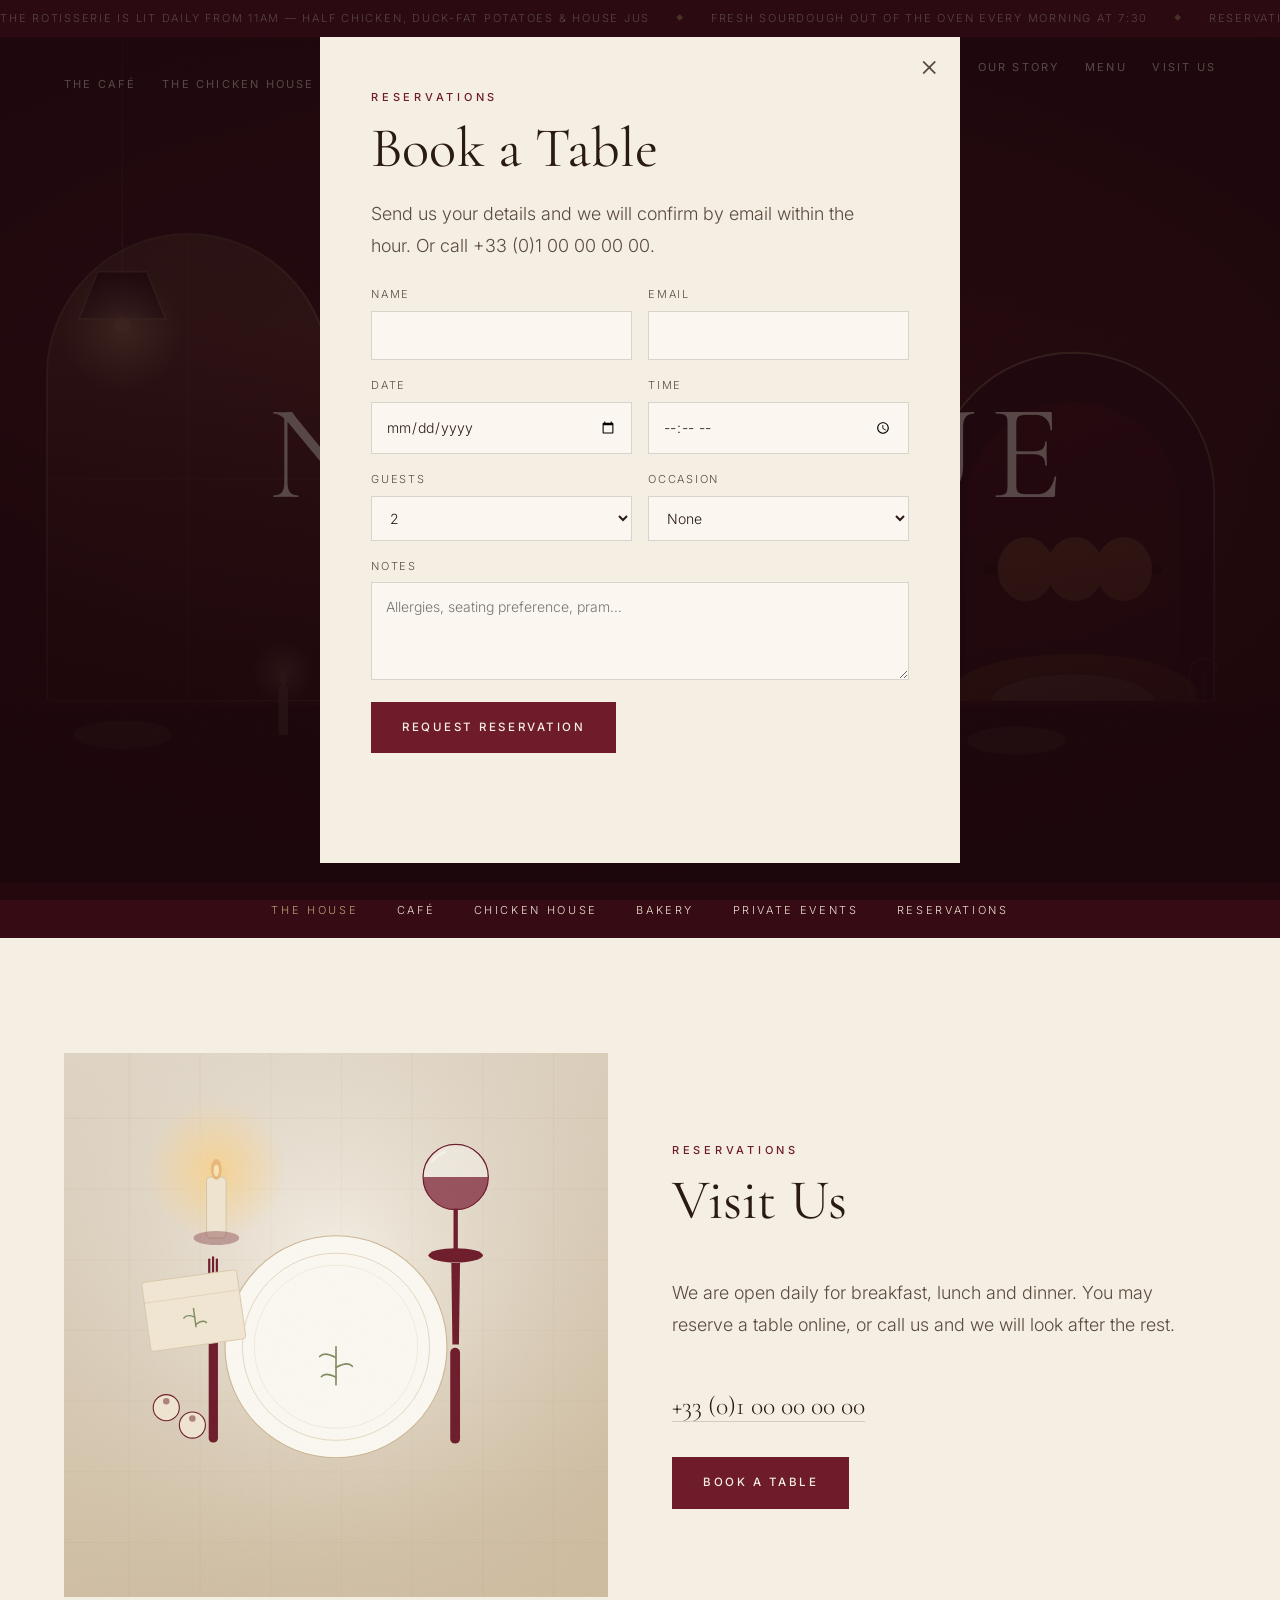
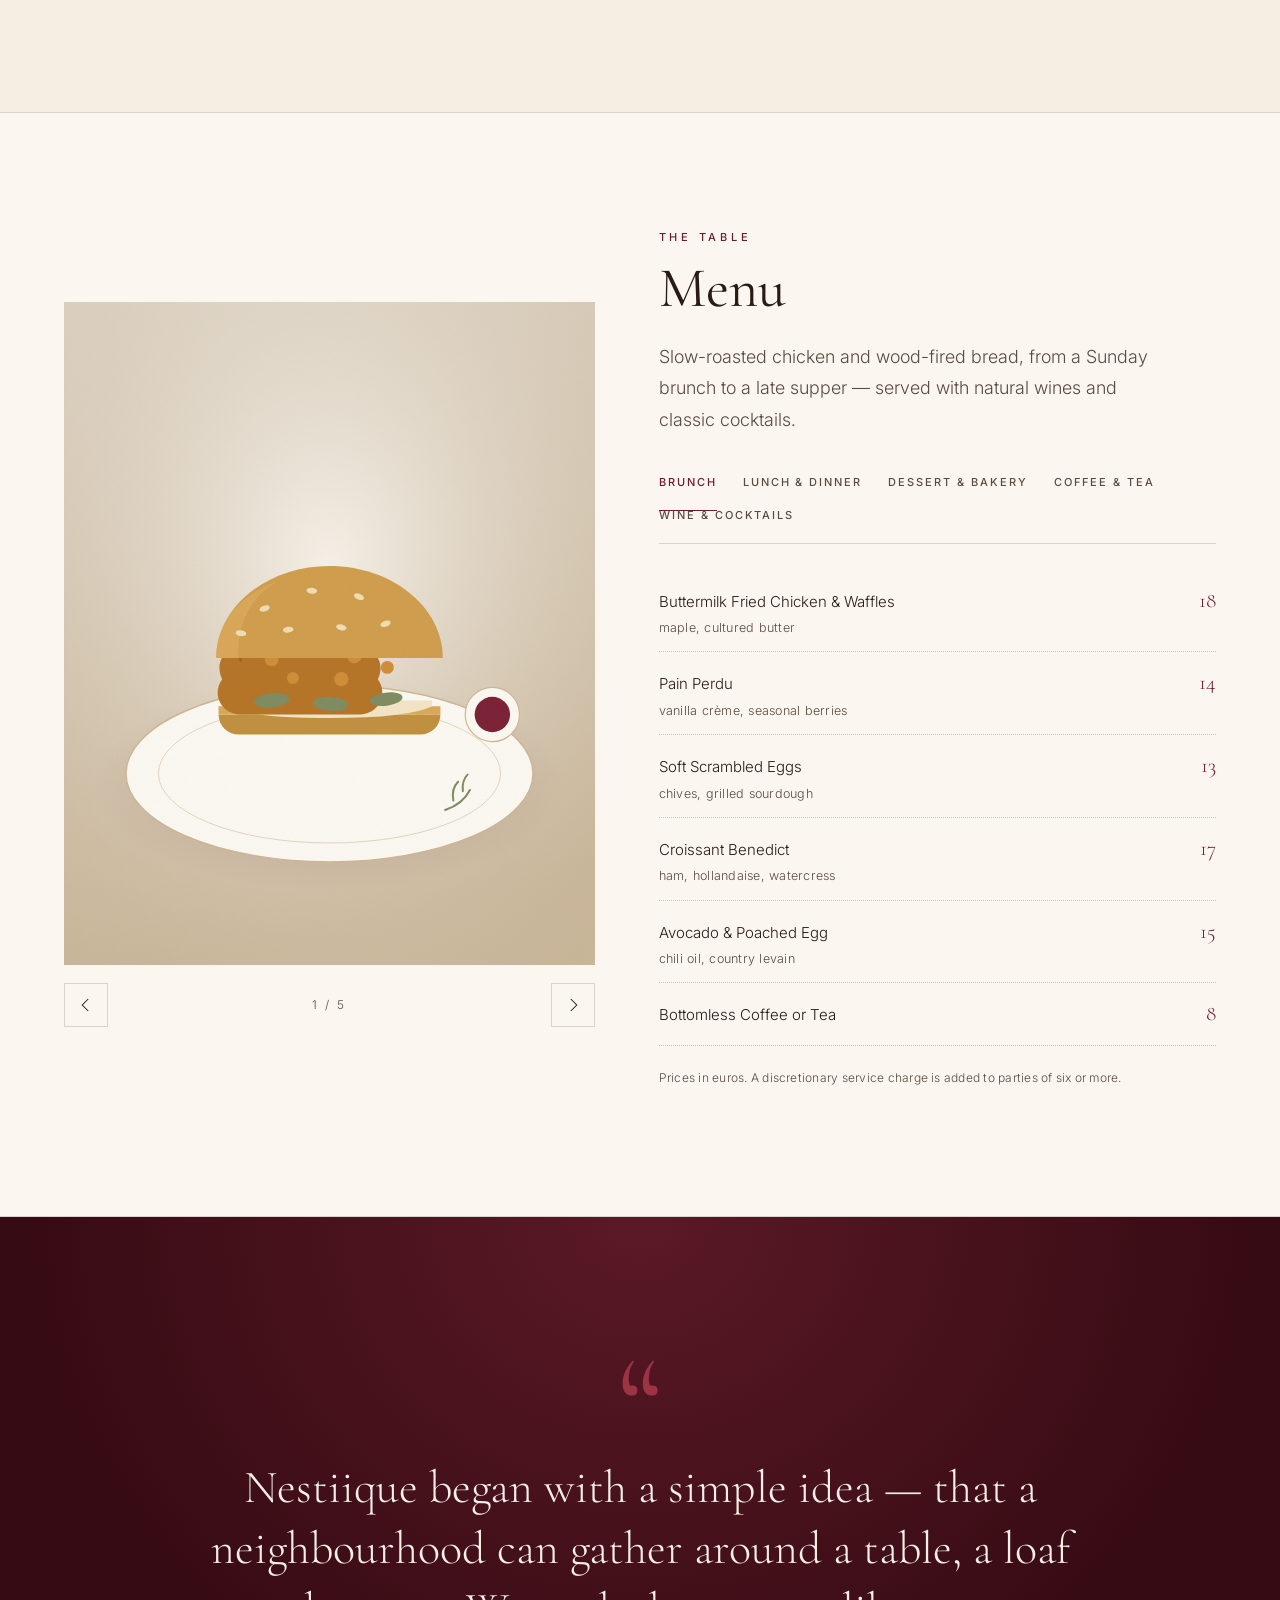
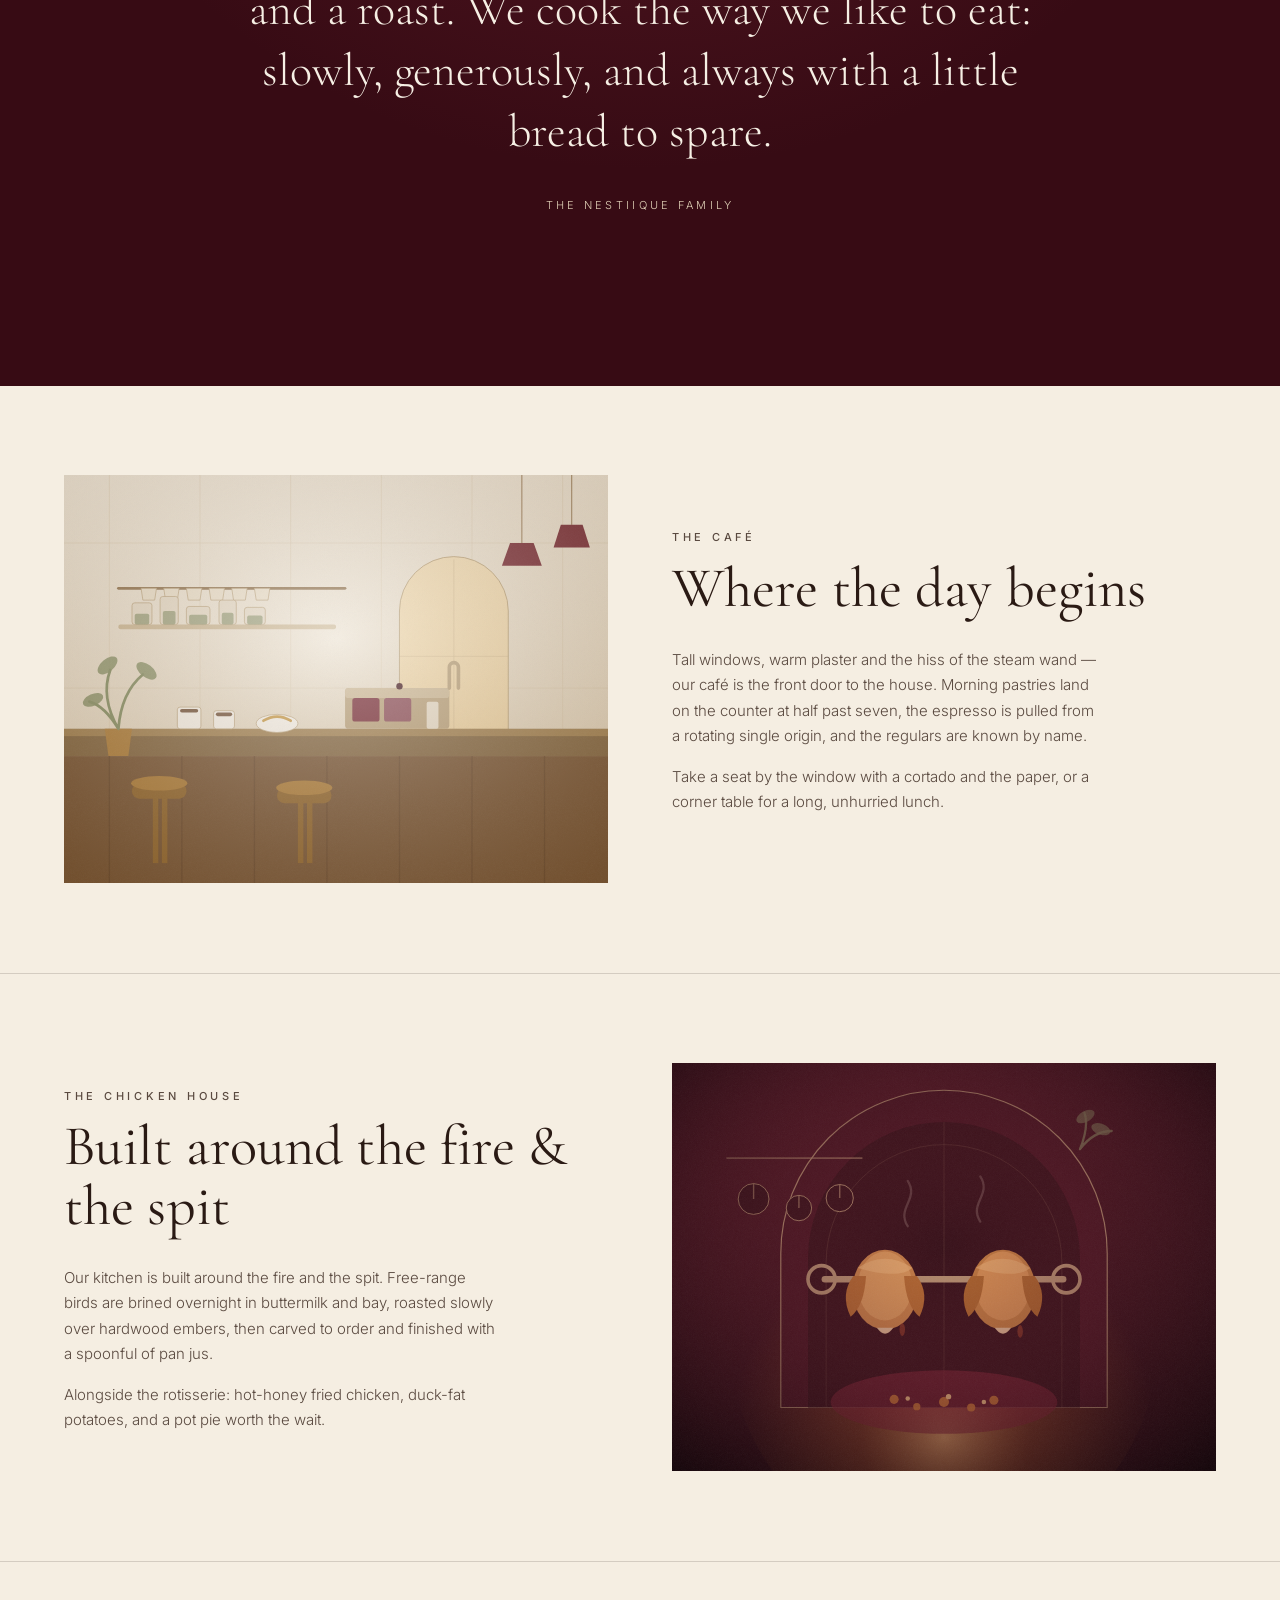
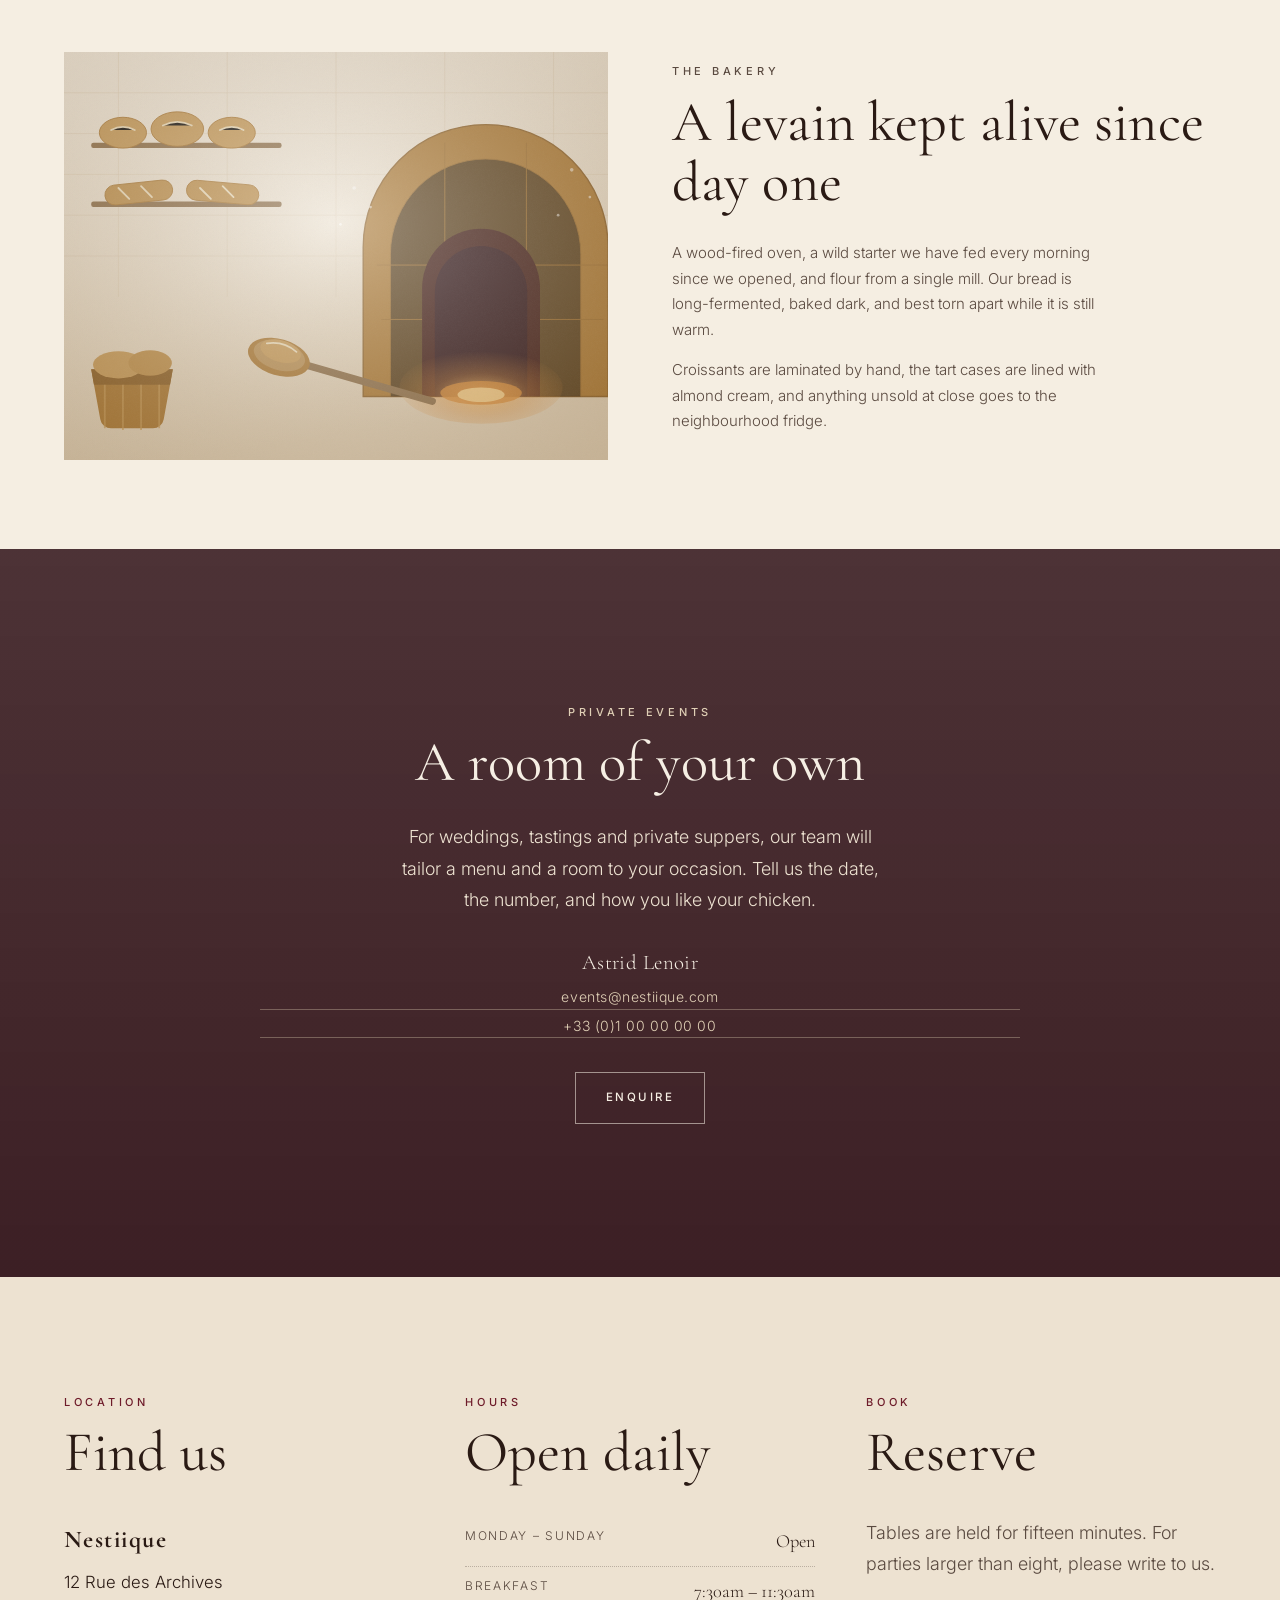
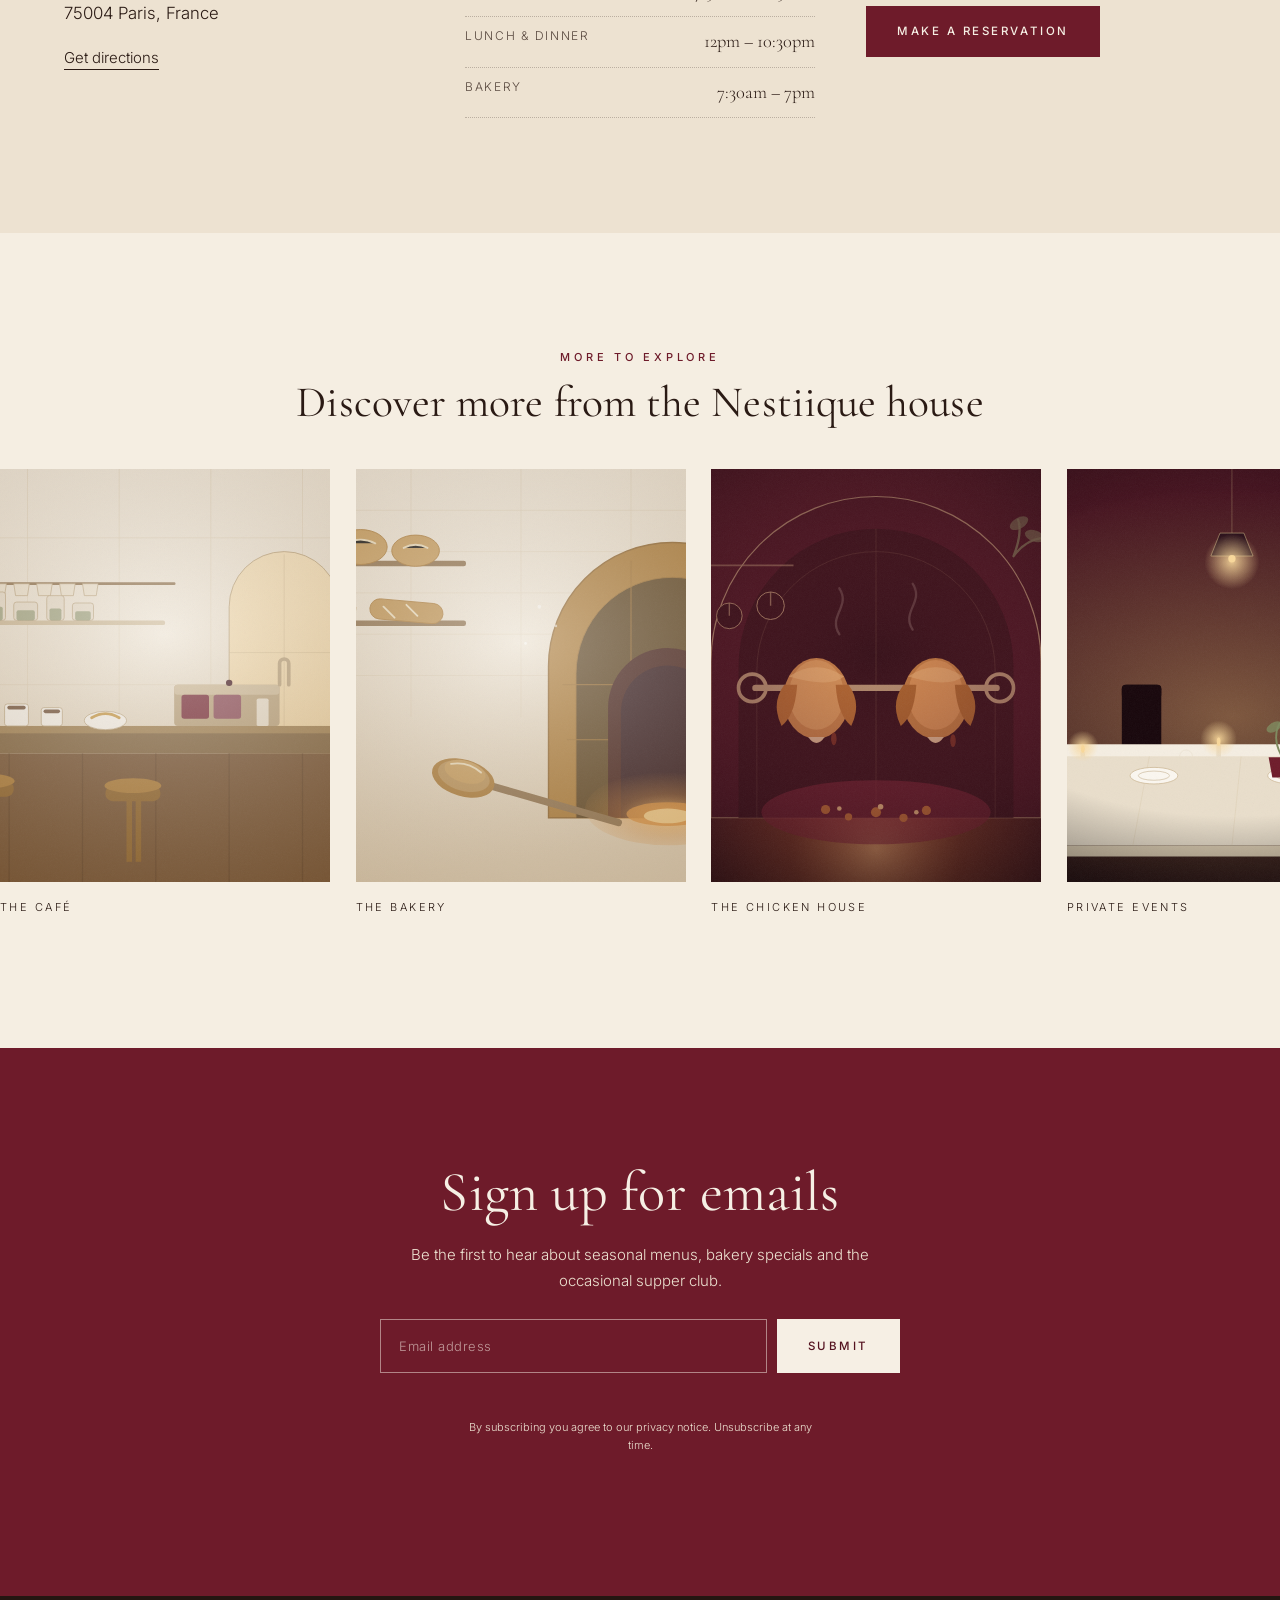
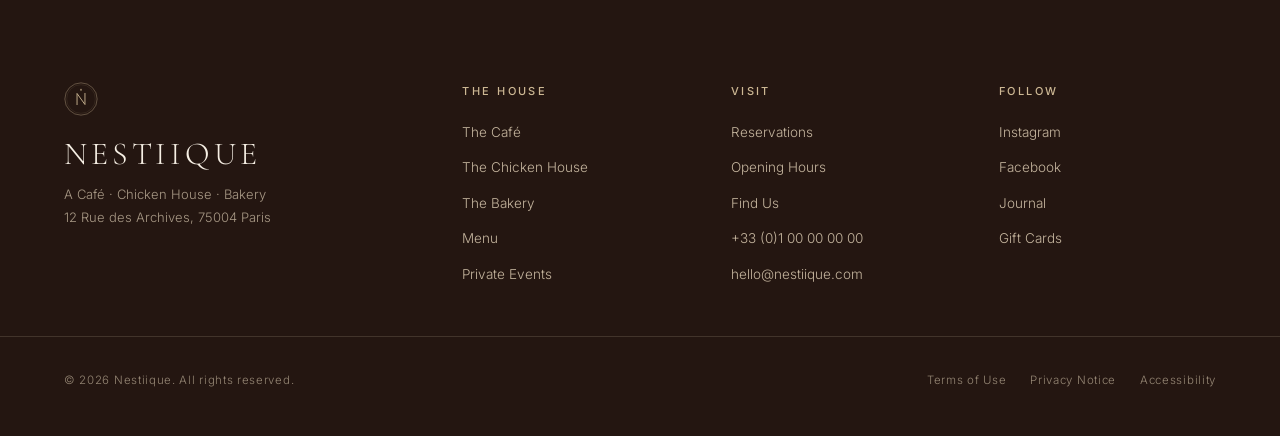
==== index.html @ bc8907ce "Initial commit: Nestiique - cafe, chicken house & bakery site Static single-page site in a beige and" ====
<!DOCTYPE html>
<html lang="en">
<head>
<meta charset="utf-8" />
<meta name="viewport" content="width=device-width, initial-scale=1" />
<title>Nestiique | Café · Chicken House · Bakery</title>
<meta name="description" content="Nestiique is a café, chicken house and bakery. Slow-roasted chicken, wood-fired bread and single-origin coffee, served daily in a warm, elegant setting." />
<meta name="theme-color" content="#6E1B2A" />

<meta property="og:type" content="website" />
<meta property="og:title" content="Nestiique | Café · Chicken House · Bakery" />
<meta property="og:description" content="Slow-roasted chicken, wood-fired bread and single-origin coffee — served daily." />
<meta property="og:image" content="assets/img/hero.svg" />

<link rel="icon" href="assets/img/favicon.svg" type="image/svg+xml" />
<link rel="apple-touch-icon" href="assets/img/logo-mark.svg" />

<link rel="preconnect" href="https://fonts.googleapis.com" />
<link rel="preconnect" href="https://fonts.gstatic.com" crossorigin />
<link href="https://fonts.googleapis.com/css2?family=Cormorant+Garamond:ital,wght@0,300;0,400;0,500;0,600;1,300;1,400&family=Inter:wght@300;400;500;600&display=swap" rel="stylesheet" />

<link rel="stylesheet" href="css/styles.css" />
</head>
<body>

<a class="skip-link" href="#main">Skip to main content</a>

<!-- ============ TICKER ============ -->
<div class="ticker" role="region" aria-label="Announcements">
  <div class="ticker__track">
    <span class="ticker__item">The rotisserie is lit daily from 11am — half chicken, duck-fat potatoes &amp; house jus</span>
    <span class="ticker__dot" aria-hidden="true">◆</span>
    <span class="ticker__item">Fresh sourdough out of the oven every morning at 7:30</span>
    <span class="ticker__dot" aria-hidden="true">◆</span>
    <span class="ticker__item">Reservations now open for the courtyard — book a table online</span>
    <span class="ticker__dot" aria-hidden="true">◆</span>
    <span class="ticker__item">The rotisserie is lit daily from 11am — half chicken, duck-fat potatoes &amp; house jus</span>
    <span class="ticker__dot" aria-hidden="true">◆</span>
    <span class="ticker__item">Fresh sourdough out of the oven every morning at 7:30</span>
    <span class="ticker__dot" aria-hidden="true">◆</span>
    <span class="ticker__item">Reservations now open for the courtyard — book a table online</span>
    <span class="ticker__dot" aria-hidden="true">◆</span>
  </div>
</div>

<!-- ============ HEADER ============ -->
<header class="site-header" id="siteHeader">
  <div class="site-header__inner">
    <nav class="nav nav--left" aria-label="Primary">
      <ul>
        <li><a href="#cafe">The Café</a></li>
        <li><a href="#chicken-house">The Chicken House</a></li>
        <li><a href="#bakery">The Bakery</a></li>
      </ul>
    </nav>

    <a class="brand" href="#top" aria-label="Nestiique home">
      <span class="brand__mark" aria-hidden="true">
        <svg class="crest" viewBox="0 0 120 120" width="30" height="30" focusable="false">
          <circle cx="60" cy="60" r="57" fill="none" stroke="currentColor" stroke-width="1.4"/>
          <circle cx="60" cy="60" r="50.5" fill="none" stroke="currentColor" stroke-width="0.7" opacity="0.55"/>
          <path d="M46 79.5V40.5L74 79.5V40.5" fill="none" stroke="currentColor" stroke-width="3.4" stroke-linecap="square"/>
          <path d="M60 22.5l3 5.1-3 5.1-3-5.1z" fill="currentColor" opacity="0.9"/>
        </svg>
      </span>
      <span class="brand__word">Nestiique</span>
    </a>

    <nav class="nav nav--right" aria-label="Secondary">
      <ul>
        <li><a href="#story">Our Story</a></li>
        <li><a href="#menu">Menu</a></li>
        <li><a href="#visit">Visit Us</a></li>
      </ul>
      <a class="btn btn--sm btn--outline js-reserve" href="#visit">Reserve</a>
      <button class="nav-toggle" id="navToggle" aria-expanded="false" aria-controls="mobileMenu" aria-label="Open menu">
        <span></span><span></span><span></span>
      </button>
    </nav>
  </div>
</header>

<!-- ============ MOBILE MENU ============ -->
<div class="mobile-menu" id="mobileMenu" hidden>
  <nav aria-label="Mobile">
    <ul>
      <li><a href="#cafe">The Café</a></li>
      <li><a href="#chicken-house">The Chicken House</a></li>
      <li><a href="#bakery">The Bakery</a></li>
      <li><a href="#menu">Menu</a></li>
      <li><a href="#story">Our Story</a></li>
      <li><a href="#private-events">Private Events</a></li>
      <li><a href="#visit">Visit Us</a></li>
    </ul>
    <a class="btn btn--solid js-reserve" href="#visit">Book a Table</a>
    <p class="mobile-menu__contact">
      <a href="tel:+33100000000">+33 (0)1 00 00 00 00</a><br />
      12 Rue des Archives, 75004 Paris
    </p>
  </nav>
</div>

<main id="main">

  <!-- ============ HERO ============ -->
  <section class="hero" id="top">
    <div class="hero__media">
      <img src="assets/img/hero.svg" alt="The dining room at Nestiique, lit by lamplight and the glow of the rotisserie" />
    </div>
    <div class="hero__overlay" aria-hidden="true"></div>
    <div class="hero__content">
      <span class="hero__crest" aria-hidden="true">
        <svg class="crest" viewBox="0 0 120 120" width="76" height="76" focusable="false">
          <circle cx="60" cy="60" r="57" fill="none" stroke="currentColor" stroke-width="1.3"/>
          <circle cx="60" cy="60" r="50.5" fill="none" stroke="currentColor" stroke-width="0.6" opacity="0.55"/>
          <path d="M46 79.5V40.5L74 79.5V40.5" fill="none" stroke="currentColor" stroke-width="3.2" stroke-linecap="square"/>
          <path d="M60 22.5l3 5.1-3 5.1-3-5.1z" fill="currentColor" opacity="0.9"/>
        </svg>
      </span>
      <h1 class="hero__wordmark">Nestiique</h1>
      <p class="hero__tagline">A Café · Chicken House · Bakery</p>
      <div class="hero__actions">
        <a class="btn btn--solid js-reserve" href="#visit">Reserve a Table</a>
        <a class="btn btn--ghost" href="#menu">View the Menu</a>
      </div>
    </div>
    <a class="hero__scroll" href="#rooms" aria-label="Scroll to explore">
      <span class="hero__scroll-line" aria-hidden="true"></span>
      <span class="hero__scroll-text">Explore</span>
    </a>
  </section>

  <!-- ============ ROOMS STRIP ============ -->
  <nav class="rooms" id="rooms" aria-label="The house">
    <span class="rooms__label">The House</span>
    <ul>
      <li><a href="#cafe">Café</a></li>
      <li><a href="#chicken-house">Chicken House</a></li>
      <li><a href="#bakery">Bakery</a></li>
      <li><a href="#private-events">Private Events</a></li>
      <li><a href="#visit">Reservations</a></li>
    </ul>
  </nav>

  <!-- ============ RESERVATIONS / VISIT US ============ -->
  <section class="split split--reservations" id="visit">
    <div class="split__media">
      <img src="assets/img/reservations.svg" alt="A table set for two with a candle, wine glasses and linen napkins" />
    </div>
    <div class="split__copy">
      <p class="eyebrow">Reservations</p>
      <h2 class="display">Visit Us</h2>
      <p class="lead">We are open daily for breakfast, lunch and dinner. You may reserve a table online, or call us and we will look after the rest.</p>
      <p class="split__phone"><a href="tel:+33100000000">+33 (0)1 00 00 00 00</a></p>
      <a class="btn btn--solid js-reserve" href="#visit">Book a Table</a>
    </div>
  </section>

  <!-- ============ MENU ============ -->
  <section class="menu" id="menu">
    <div class="menu__grid">
      <div class="menu__media">
        <div class="dish-carousel" id="dishCarousel">
          <figure class="dish-carousel__slide is-active">
            <img src="assets/img/dish-1.svg" alt="A fried chicken sandwich with pickles and herb aioli" />
          </figure>
          <figure class="dish-carousel__slide">
            <img src="assets/img/dish-2.svg" alt="A half rotisserie chicken with pan jus and herbs" />
          </figure>
          <figure class="dish-carousel__slide">
            <img src="assets/img/dish-4.svg" alt="A basket of sourdough, croissants and pain au chocolat" />
          </figure>
          <figure class="dish-carousel__slide">
            <img src="assets/img/dish-5.svg" alt="A slice of vanilla cheesecake with macerated berries" />
          </figure>
          <figure class="dish-carousel__slide">
            <img src="assets/img/dish-3.svg" alt="A flat white coffee in a warm ceramic cup" />
          </figure>
        </div>
        <div class="dish-carousel__controls">
          <button class="carousel-arrow" data-dir="-1" aria-label="Previous dish">
            <svg viewBox="0 0 24 24" width="18" height="18" aria-hidden="true"><path d="M15 4 L7 12 L15 20" fill="none" stroke="currentColor" stroke-width="1.4"/></svg>
          </button>
          <span class="dish-carousel__count"><span id="dishIndex">1</span> / 5</span>
          <button class="carousel-arrow" data-dir="1" aria-label="Next dish">
            <svg viewBox="0 0 24 24" width="18" height="18" aria-hidden="true"><path d="M9 4 L17 12 L9 20" fill="none" stroke="currentColor" stroke-width="1.4"/></svg>
          </button>
        </div>
      </div>

      <div class="menu__copy">
        <p class="eyebrow">The Table</p>
        <h2 class="display">Menu</h2>
        <p class="lead">Slow-roasted chicken and wood-fired bread, from a Sunday brunch to a late supper — served with natural wines and classic cocktails.</p>

        <div class="menu-tabs" role="tablist" aria-label="Menu sections">
          <button class="menu-tab is-active" role="tab" aria-selected="true" data-menu="brunch" id="tab-brunch" aria-controls="panel-brunch">Brunch</button>
          <button class="menu-tab" role="tab" aria-selected="false" data-menu="lunch" id="tab-lunch" aria-controls="panel-lunch">Lunch &amp; Dinner</button>
          <button class="menu-tab" role="tab" aria-selected="false" data-menu="bakery" id="tab-bakery" aria-controls="panel-bakery">Dessert &amp; Bakery</button>
          <button class="menu-tab" role="tab" aria-selected="false" data-menu="coffee" id="tab-coffee" aria-controls="panel-coffee">Coffee &amp; Tea</button>
          <button class="menu-tab" role="tab" aria-selected="false" data-menu="drinks" id="tab-drinks" aria-controls="panel-drinks">Wine &amp; Cocktails</button>
        </div>

        <div class="menu-panels">
          <div class="menu-panel is-active" id="panel-brunch" role="tabpanel" aria-labelledby="tab-brunch" tabindex="0">
            <ul>
              <li><span class="menu-item">Buttermilk Fried Chicken &amp; Waffles<em>maple, cultured butter</em></span><span class="menu-price">18</span></li>
              <li><span class="menu-item">Pain Perdu<em>vanilla crème, seasonal berries</em></span><span class="menu-price">14</span></li>
              <li><span class="menu-item">Soft Scrambled Eggs<em>chives, grilled sourdough</em></span><span class="menu-price">13</span></li>
              <li><span class="menu-item">Croissant Benedict<em>ham, hollandaise, watercress</em></span><span class="menu-price">17</span></li>
              <li><span class="menu-item">Avocado &amp; Poached Egg<em>chili oil, country levain</em></span><span class="menu-price">15</span></li>
              <li><span class="menu-item">Bottomless Coffee or Tea</span><span class="menu-price">8</span></li>
            </ul>
          </div>

          <div class="menu-panel" id="panel-lunch" role="tabpanel" aria-labelledby="tab-lunch" tabindex="0" hidden>
            <ul>
              <li><span class="menu-item">Half Rotisserie Chicken<em>pan jus, soft herbs</em></span><span class="menu-price">24</span></li>
              <li><span class="menu-item">Nestiique Fried Chicken<em>three pieces, hot honey</em></span><span class="menu-price">19</span></li>
              <li><span class="menu-item">Chicken Pot Pie<em>puff pastry lid, root vegetables</em></span><span class="menu-price">21</span></li>
              <li><span class="menu-item">Roast Chicken Sandwich<em>herb aioli, house pickles</em></span><span class="menu-price">16</span></li>
              <li><span class="menu-item">Market Greens<em>lemon vinaigrette, toasted seeds</em></span><span class="menu-price">12</span></li>
              <li><span class="menu-item">Duck-Fat Roast Potatoes</span><span class="menu-price">9</span></li>
            </ul>
          </div>

          <div class="menu-panel" id="panel-bakery" role="tabpanel" aria-labelledby="tab-bakery" tabindex="0" hidden>
            <ul>
              <li><span class="menu-item">Vanilla Cheesecake<em>macerated berries</em></span><span class="menu-price">11</span></li>
              <li><span class="menu-item">Warm Chocolate Fondant<em>crème fraîche</em></span><span class="menu-price">12</span></li>
              <li><span class="menu-item">Country Sourdough Loaf<em>wild levain</em></span><span class="menu-price">8</span></li>
              <li><span class="menu-item">Butter Croissant<em>cultured Normandy butter</em></span><span class="menu-price">4</span></li>
              <li><span class="menu-item">Almond &amp; Pistachio Tart</span><span class="menu-price">9</span></li>
              <li><span class="menu-item">Pain au Chocolat</span><span class="menu-price">5</span></li>
            </ul>
          </div>

          <div class="menu-panel" id="panel-coffee" role="tabpanel" aria-labelledby="tab-coffee" tabindex="0" hidden>
            <ul>
              <li><span class="menu-item">Espresso<em>single origin, rotating</em></span><span class="menu-price">4</span></li>
              <li><span class="menu-item">Cortado</span><span class="menu-price">5</span></li>
              <li><span class="menu-item">Flat White</span><span class="menu-price">5</span></li>
              <li><span class="menu-item">Filter Coffee<em>guest roaster each month</em></span><span class="menu-price">6</span></li>
              <li><span class="menu-item">Chai Latte<em>house spice blend</em></span><span class="menu-price">6</span></li>
              <li><span class="menu-item">Loose-Leaf Tea Selection</span><span class="menu-price">5</span></li>
            </ul>
          </div>

          <div class="menu-panel" id="panel-drinks" role="tabpanel" aria-labelledby="tab-drinks" tabindex="0" hidden>
            <ul>
              <li><span class="menu-item">House Burgundy<em>by the glass</em></span><span class="menu-price">14</span></li>
              <li><span class="menu-item">Nestiique Spritz<em>bitter orange, sparkling</em></span><span class="menu-price">15</span></li>
              <li><span class="menu-item">Old Fashioned<em>rye, bitters, orange</em></span><span class="menu-price">17</span></li>
              <li><span class="menu-item">French 75<em>gin, lemon, champagne</em></span><span class="menu-price">16</span></li>
              <li><span class="menu-item">Espresso Martini</span><span class="menu-price">16</span></li>
              <li><span class="menu-item">Bottle Service<em>curated list by the sommelier</em></span><span class="menu-price">mkt</span></li>
            </ul>
          </div>
        </div>

        <p class="menu__note">Prices in euros. A discretionary service charge is added to parties of six or more.</p>
      </div>
    </div>
  </section>

  <!-- ============ QUOTE ============ -->
  <section class="quote">
    <div class="quote__inner">
      <span class="quote__mark" aria-hidden="true">&ldquo;</span>
      <blockquote>
        <p>Nestiique began with a simple idea — that a neighbourhood can gather around a table, a loaf and a roast. We cook the way we like to eat: slowly, generously, and always with a little bread to spare.</p>
        <footer><cite>The Nestiique Family</cite></footer>
      </blockquote>
    </div>
  </section>

  <!-- ============ STORY BLOCKS ============ -->
  <div class="story" id="story">

    <article class="feature feature--left" id="cafe">
      <div class="feature__media">
        <img src="assets/img/cafe.svg" alt="Morning light across the marble counter of the Nestiique café" />
      </div>
      <div class="feature__copy">
        <p class="eyebrow">The Café</p>
        <h2 class="display">Where the day begins</h2>
        <p>Tall windows, warm plaster and the hiss of the steam wand — our café is the front door to the house. Morning pastries land on the counter at half past seven, the espresso is pulled from a rotating single origin, and the regulars are known by name.</p>
        <p>Take a seat by the window with a cortado and the paper, or a corner table for a long, unhurried lunch.</p>
      </div>
    </article>

    <article class="feature feature--right" id="chicken-house">
      <div class="feature__media">
        <img src="assets/img/chicken.svg" alt="Chickens turning on the rotisserie over hardwood embers" />
      </div>
      <div class="feature__copy">
        <p class="eyebrow">The Chicken House</p>
        <h2 class="display">Built around the fire &amp; the spit</h2>
        <p>Our kitchen is built around the fire and the spit. Free-range birds are brined overnight in buttermilk and bay, roasted slowly over hardwood embers, then carved to order and finished with a spoonful of pan jus.</p>
        <p>Alongside the rotisserie: hot-honey fried chicken, duck-fat potatoes, and a pot pie worth the wait.</p>
      </div>
    </article>

    <article class="feature feature--left" id="bakery">
      <div class="feature__media">
        <img src="assets/img/bakery.svg" alt="Loaves cooling on the rack beside the wood-fired oven" />
      </div>
      <div class="feature__copy">
        <p class="eyebrow">The Bakery</p>
        <h2 class="display">A levain kept alive since day one</h2>
        <p>A wood-fired oven, a wild starter we have fed every morning since we opened, and flour from a single mill. Our bread is long-fermented, baked dark, and best torn apart while it is still warm.</p>
        <p>Croissants are laminated by hand, the tart cases are lined with almond cream, and anything unsold at close goes to the neighbourhood fridge.</p>
      </div>
    </article>

  </div>

  <!-- ============ PRIVATE EVENTS ============ -->
  <section class="private" id="private-events">
    <div class="private__inner">
      <p class="eyebrow eyebrow--light">Private Events</p>
      <h2 class="display">A room of your own</h2>
      <p class="lead">For weddings, tastings and private suppers, our team will tailor a menu and a room to your occasion. Tell us the date, the number, and how you like your chicken.</p>
      <p class="private__contact">
        <span>Astrid Lenoir</span>
        <a href="mailto:events@nestiique.com">events@nestiique.com</a>
        <a href="tel:+33100000000">+33 (0)1 00 00 00 00</a>
      </p>
      <a class="btn btn--ghost js-reserve" href="#visit">Enquire</a>
    </div>
  </section>

  <!-- ============ LOCATION ============ -->
  <section class="location" id="location">
    <div class="location__inner">
      <div class="location__col">
        <p class="eyebrow">Location</p>
        <h2 class="display">Find us</h2>
        <address>
          <strong>Nestiique</strong><br />
          12 Rue des Archives<br />
          75004 Paris, France
        </address>
        <p><a class="link-underline" href="https://maps.google.com/?q=12+Rue+des+Archives+75004+Paris" target="_blank" rel="noopener">Get directions</a></p>
      </div>
      <div class="location__col">
        <p class="eyebrow">Hours</p>
        <h2 class="display">Open daily</h2>
        <dl class="hours">
          <div><dt>Monday – Sunday</dt><dd>Open</dd></div>
          <div><dt>Breakfast</dt><dd>7:30am – 11:30am</dd></div>
          <div><dt>Lunch &amp; Dinner</dt><dd>12pm – 10:30pm</dd></div>
          <div><dt>Bakery</dt><dd>7:30am – 7pm</dd></div>
        </dl>
      </div>
      <div class="location__col location__cta">
        <p class="eyebrow">Book</p>
        <h2 class="display">Reserve</h2>
        <p class="lead">Tables are held for fifteen minutes. For parties larger than eight, please write to us.</p>
        <a class="btn btn--solid js-reserve" href="#visit">Make a Reservation</a>
      </div>
    </div>
  </section>

  <!-- ============ MORE TO EXPLORE ============ -->
  <section class="explore" id="explore">
    <div class="explore__head">
      <p class="eyebrow">More to Explore</p>
      <h2 class="display">Discover more from the Nestiique house</h2>
    </div>
    <div class="explore__track" id="exploreTrack">
      <a class="explore-card" href="#cafe">
        <span class="explore-card__media"><img src="assets/img/cafe.svg" alt="" /></span>
        <span class="explore-card__label">The Café</span>
      </a>
      <a class="explore-card" href="#bakery">
        <span class="explore-card__media"><img src="assets/img/bakery.svg" alt="" /></span>
        <span class="explore-card__label">The Bakery</span>
      </a>
      <a class="explore-card" href="#chicken-house">
        <span class="explore-card__media"><img src="assets/img/chicken.svg" alt="" /></span>
        <span class="explore-card__label">The Chicken House</span>
      </a>
      <a class="explore-card" href="#private-events">
        <span class="explore-card__media"><img src="assets/img/private-events.svg" alt="" /></span>
        <span class="explore-card__label">Private Events</span>
      </a>
      <a class="explore-card" href="#menu">
        <span class="explore-card__media"><img src="assets/img/dish-3.svg" alt="" /></span>
        <span class="explore-card__label">Coffee &amp; Provisions</span>
      </a>
    </div>
  </section>

  <!-- ============ NEWSLETTER ============ -->
  <section class="newsletter">
    <div class="newsletter__inner">
      <h2 class="display">Sign up for emails</h2>
      <p>Be the first to hear about seasonal menus, bakery specials and the occasional supper club.</p>
      <form class="newsletter__form" id="newsletterForm" novalidate>
        <label class="sr-only" for="email">Email address</label>
        <input type="email" id="email" name="email" placeholder="Email address" autocomplete="email" required />
        <button class="btn btn--solid" type="submit">Submit</button>
      </form>
      <p class="newsletter__status" id="newsletterStatus" role="status" aria-live="polite"></p>
      <p class="newsletter__fine">By subscribing you agree to our privacy notice. Unsubscribe at any time.</p>
    </div>
  </section>

</main>

<!-- ============ FOOTER ============ -->
<footer class="site-footer">
  <div class="site-footer__top">
    <div class="site-footer__brand">
      <span class="brand__mark" aria-hidden="true">
        <svg class="crest" viewBox="0 0 120 120" width="34" height="34" focusable="false">
          <circle cx="60" cy="60" r="57" fill="none" stroke="currentColor" stroke-width="1.3"/>
          <circle cx="60" cy="60" r="50.5" fill="none" stroke="currentColor" stroke-width="0.6" opacity="0.55"/>
          <path d="M46 79.5V40.5L74 79.5V40.5" fill="none" stroke="currentColor" stroke-width="3.2" stroke-linecap="square"/>
          <path d="M60 22.5l3 5.1-3 5.1-3-5.1z" fill="currentColor" opacity="0.9"/>
        </svg>
      </span>
      <span class="brand__word">Nestiique</span>
      <p>A Café · Chicken House · Bakery<br />12 Rue des Archives, 75004 Paris</p>
    </div>

    <nav class="site-footer__col" aria-label="The house">
      <h3>The House</h3>
      <ul>
        <li><a href="#cafe">The Café</a></li>
        <li><a href="#chicken-house">The Chicken House</a></li>
        <li><a href="#bakery">The Bakery</a></li>
        <li><a href="#menu">Menu</a></li>
        <li><a href="#private-events">Private Events</a></li>
      </ul>
    </nav>

    <nav class="site-footer__col" aria-label="Visit">
      <h3>Visit</h3>
      <ul>
        <li><a href="#visit">Reservations</a></li>
        <li><a href="#location">Opening Hours</a></li>
        <li><a href="#location">Find Us</a></li>
        <li><a href="tel:+33100000000">+33 (0)1 00 00 00 00</a></li>
        <li><a href="mailto:hello@nestiique.com">hello@nestiique.com</a></li>
      </ul>
    </nav>

    <nav class="site-footer__col" aria-label="Follow">
      <h3>Follow</h3>
      <ul>
        <li><a href="#" rel="noopener">Instagram</a></li>
        <li><a href="#" rel="noopener">Facebook</a></li>
        <li><a href="#" rel="noopener">Journal</a></li>
        <li><a href="#explore">Gift Cards</a></li>
      </ul>
    </nav>
  </div>

  <div class="site-footer__bottom">
    <p>&copy; <span id="year">2026</span> Nestiique. All rights reserved.</p>
    <ul>
      <li><a href="#">Terms of Use</a></li>
      <li><a href="#">Privacy Notice</a></li>
      <li><a href="#">Accessibility</a></li>
    </ul>
  </div>
</footer>

<div class="modal" id="reserveModal" hidden>
  <div class="modal__backdrop" data-close></div>
  <div class="modal__dialog" role="dialog" aria-modal="true" aria-labelledby="reserveTitle">
    <button class="modal__close" data-close aria-label="Close">&times;</button>
    <p class="eyebrow">Reservations</p>
    <h2 class="display" id="reserveTitle">Book a Table</h2>
    <p class="lead">Send us your details and we will confirm by email within the hour. Or call <a href="tel:+33100000000">+33 (0)1 00 00 00 00</a>.</p>
    <form class="reserve-form" id="reserveForm" novalidate>
      <div class="field-row">
        <label>Name<input type="text" name="name" required /></label>
        <label>Email<input type="email" name="email" required /></label>
      </div>
      <div class="field-row">
        <label>Date<input type="date" name="date" required /></label>
        <label>Time<input type="time" name="time" required /></label>
      </div>
      <div class="field-row">
        <label>Guests
          <select name="guests">
            <option>1</option><option selected>2</option><option>3</option><option>4</option>
            <option>5</option><option>6</option><option>7</option><option>8</option>
            <option>9+</option>
          </select>
        </label>
        <label>Occasion
          <select name="occasion">
            <option>None</option><option>Birthday</option><option>Anniversary</option>
            <option>Business</option><option>Celebration</option>
          </select>
        </label>
      </div>
      <label>Notes<textarea name="notes" rows="3" placeholder="Allergies, seating preference, pram…"></textarea></label>
      <button class="btn btn--solid" type="submit">Request Reservation</button>
      <p class="reserve-form__status" id="reserveStatus" role="status" aria-live="polite"></p>
    </form>
  </div>
</div>

<script src="js/main.js"></script>
</body>
</html>
---- css/styles.css ----
/* ==========================================================================
   Nestiique — Café · Chicken House · Bakery
   Palette: beige + burgundy. Type: Cormorant Garamond (display) / Inter (UI)
   ========================================================================== */

:root {
  /* Beige */
  --beige-50:  #FBF7F0;
  --beige-100: #F5EEE2;
  --beige-200: #EDE2D1;
  --beige-300: #E0D0B6;
  --beige-400: #CDB894;
  --beige-500: #B79E76;

  /* Burgundy */
  --burgundy-500: #9C3446;
  --burgundy-600: #85283A;
  --burgundy-700: #6E1B2A;
  --burgundy-800: #54121F;
  --burgundy-900: #370B14;

  /* Neutrals */
  --espresso: #241611;
  --ink: #2A1A14;
  --ink-soft: #5A4A40;
  --cream: #F6EFE4;

  --bg: var(--beige-100);
  --fg: var(--ink);
  --muted: var(--ink-soft);
  --line: rgba(42, 26, 20, 0.16);

  --display: "Cormorant Garamond", "Didot", "Bodoni MT", Georgia, "Times New Roman", serif;
  --sans: "Inter", -apple-system, BlinkMacSystemFont, "Segoe UI", Helvetica, Arial, sans-serif;

  --maxw: 1400px;
  --gutter: clamp(20px, 5vw, 72px);
  --section-y: clamp(56px, 9vw, 132px);
  --ease: cubic-bezier(0.22, 1, 0.36, 1);
}

/* ---------- Reset ---------- */
*, *::before, *::after { box-sizing: border-box; }
html { scroll-behavior: smooth; -webkit-text-size-adjust: 100%; }
body {
  margin: 0;
  background: var(--bg);
  color: var(--fg);
  font-family: var(--sans);
  font-size: clamp(15px, 1.05vw, 17px);
  line-height: 1.7;
  font-weight: 300;
  -webkit-font-smoothing: antialiased;
  overflow-x: hidden;
}
img, svg { display: block; max-width: 100%; }
img { height: auto; }
a { color: inherit; text-decoration: none; }
button, input, select, textarea { font: inherit; color: inherit; }
ul { list-style: none; margin: 0; padding: 0; }
h1, h2, h3, h4 { margin: 0; font-weight: 400; }
address { font-style: normal; }
figure { margin: 0; }

.sr-only {
  position: absolute; width: 1px; height: 1px; padding: 0; margin: -1px;
  overflow: hidden; clip: rect(0 0 0 0); white-space: nowrap; border: 0;
}
.skip-link {
  position: absolute; left: 12px; top: -60px; z-index: 200;
  background: var(--burgundy-700); color: var(--cream);
  padding: 10px 18px; font-size: 13px; letter-spacing: .06em;
  text-transform: uppercase; transition: top .2s;
}
.skip-link:focus { top: 12px; }

::selection { background: var(--burgundy-700); color: var(--cream); }

/* ---------- Type utilities ---------- */
.display {
  font-family: var(--display);
  font-weight: 400;
  line-height: 1.06;
  letter-spacing: .002em;
  font-size: clamp(2.1rem, 4.4vw, 3.6rem);
}
.eyebrow {
  font-size: 11px;
  letter-spacing: .34em;
  text-transform: uppercase;
  font-weight: 500;
  color: var(--burgundy-700);
  margin: 0 0 1.1em;
}
.eyebrow--light { color: var(--beige-300); }
.lead {
  font-size: clamp(1rem, 1.4vw, 1.18rem);
  line-height: 1.75;
  color: var(--muted);
  max-width: 46ch;
}
.link-underline {
  border-bottom: 1px solid currentColor;
  padding-bottom: 2px;
  transition: color .25s;
}
.link-underline:hover { color: var(--burgundy-700); }

/* ---------- Buttons ---------- */
.btn {
  --pad: 15px 30px;
  display: inline-flex;
  align-items: center;
  justify-content: center;
  gap: 10px;
  padding: var(--pad);
  font-size: 11.5px;
  letter-spacing: .22em;
  text-transform: uppercase;
  font-weight: 500;
  border: 1px solid transparent;
  cursor: pointer;
  transition: background .3s var(--ease), color .3s var(--ease), border-color .3s var(--ease), transform .3s var(--ease);
  white-space: nowrap;
}
.btn--sm { --pad: 11px 20px; font-size: 10.5px; }
.btn--solid { background: var(--burgundy-700); color: var(--cream); }
.btn--solid:hover { background: var(--burgundy-900); }
.btn--outline { border-color: currentColor; background: transparent; }
.btn--outline:hover { background: var(--burgundy-700); border-color: var(--burgundy-700); color: var(--cream); }
.btn--ghost {
  border-color: rgba(246, 239, 228, .55);
  color: var(--cream);
  background: transparent;
}
.btn--ghost:hover { background: var(--cream); color: var(--burgundy-800); border-color: var(--cream); }

/* ==========================================================================
   Ticker
   ========================================================================== */
.ticker {
  background: var(--burgundy-800);
  color: var(--beige-200);
  overflow: hidden;
  font-size: 11px;
  letter-spacing: .16em;
  text-transform: uppercase;
  padding: 9px 0;
}
.ticker__track {
  display: flex;
  align-items: center;
  gap: 26px;
  width: max-content;
  animation: ticker 46s linear infinite;
}
.ticker:hover .ticker__track { animation-play-state: paused; }
.ticker__item { white-space: nowrap; }
.ticker__dot { color: var(--beige-500); font-size: 7px; }
@keyframes ticker { from { transform: translateX(0); } to { transform: translateX(-50%); } }

/* ==========================================================================
   Header
   ========================================================================== */
.site-header {
  position: sticky;
  top: 0;
  z-index: 100;
  color: var(--cream);
  transition: background .4s var(--ease), color .4s var(--ease), box-shadow .4s var(--ease);
}
.site-header.is-scrolled,
.site-header.is-open {
  background: rgba(245, 238, 226, .96);
  backdrop-filter: blur(8px);
  color: var(--ink);
  box-shadow: 0 1px 0 var(--line);
}
.site-header__inner {
  max-width: var(--maxw);
  margin: 0 auto;
  padding: 16px var(--gutter);
  display: grid;
  grid-template-columns: 1fr auto 1fr;
  align-items: center;
  gap: 20px;
}
.nav ul { display: flex; align-items: center; gap: clamp(16px, 2vw, 34px); }
.nav a {
  font-size: 11px;
  letter-spacing: .2em;
  text-transform: uppercase;
  font-weight: 400;
  position: relative;
  padding-bottom: 3px;
}
.nav a::after {
  content: "";
  position: absolute; left: 0; bottom: 0;
  width: 100%; height: 1px; background: currentColor;
  transform: scaleX(0); transform-origin: left;
  transition: transform .35s var(--ease);
}
.nav a:hover::after { transform: scaleX(1); }
.nav--right { justify-content: flex-end; }
.nav--right ul { justify-content: flex-end; }

.brand {
  display: inline-flex;
  align-items: center;
  gap: 11px;
  justify-self: center;
}
.brand__mark { color: var(--burgundy-700); display: inline-flex; }
.is-scrolled .brand__mark { color: var(--burgundy-700); }
.brand__word {
  font-family: var(--display);
  font-size: clamp(1.5rem, 2.6vw, 2rem);
  letter-spacing: .12em;
  line-height: 1;
  text-transform: uppercase;
}

.nav-toggle {
  display: none;
  width: 42px; height: 42px;
  background: transparent; border: 0; cursor: pointer;
  position: relative;
}
.nav-toggle span {
  position: absolute; left: 10px; right: 10px; height: 1.4px;
  background: currentColor; transition: transform .3s, opacity .3s, top .3s;
}
.nav-toggle span:nth-child(1) { top: 15px; }
.nav-toggle span:nth-child(2) { top: 21px; }
.nav-toggle span:nth-child(3) { top: 27px; }
.nav-toggle[aria-expanded="true"] span:nth-child(1) { top: 21px; transform: rotate(45deg); }
.nav-toggle[aria-expanded="true"] span:nth-child(2) { opacity: 0; }
.nav-toggle[aria-expanded="true"] span:nth-child(3) { top: 21px; transform: rotate(-45deg); }

/* Mobile menu */
.mobile-menu {
  position: fixed; inset: 0; z-index: 99;
  background: var(--beige-100);
  padding: 120px var(--gutter) 40px;
  overflow-y: auto;
  animation: fadeIn .3s var(--ease);
}
.mobile-menu nav ul {
  display: flex; flex-direction: column; gap: 4px; margin-bottom: 34px;
}
.mobile-menu nav a {
  font-family: var(--display);
  font-size: clamp(1.9rem, 7vw, 2.6rem);
  line-height: 1.35;
  display: block;
  border-bottom: 1px solid var(--line);
  padding: 10px 0;
}
.mobile-menu .btn { width: 100%; }
.mobile-menu__contact {
  margin-top: 34px; font-size: 13px; letter-spacing: .05em; color: var(--muted);
}
.mobile-menu__contact a { border-bottom: 1px solid var(--line); }
@keyframes fadeIn { from { opacity: 0; } to { opacity: 1; } }

/* ==========================================================================
   Hero
   ========================================================================== */
.hero {
  position: relative;
  min-height: min(94vh, 880px);
  margin-top: calc(-1 * var(--headerH, 66px));
  display: grid;
  place-items: center;
  overflow: hidden;
  color: var(--cream);
  text-align: center;
}
.hero__media { position: absolute; inset: 0; }
.hero__media img { width: 100%; height: 100%; object-fit: cover; }
.hero__overlay {
  position: absolute; inset: 0;
  background:
    radial-gradient(120% 80% at 50% 40%, rgba(55, 11, 20, .18) 0%, rgba(36, 10, 16, .62) 62%, rgba(28, 7, 12, .85) 100%),
    linear-gradient(180deg, rgba(28, 7, 12, .55) 0%, rgba(28, 7, 12, .12) 35%, rgba(28, 7, 12, .72) 100%);
}
.hero__content {
  position: relative;
  z-index: 2;
  padding: 150px var(--gutter) 120px;
  max-width: 900px;
  animation: rise 1.1s var(--ease) both;
}
.hero__crest { display: inline-flex; color: var(--beige-300); margin-bottom: 22px; }
.hero__wordmark {
  font-family: var(--display);
  font-weight: 400;
  font-size: clamp(2.7rem, 11vw, 8.5rem);
  line-height: .95;
  letter-spacing: .1em;
  text-transform: uppercase;
  margin: 0;
  padding-left: .1em;
}
.hero__tagline {
  font-size: clamp(11px, 1.4vw, 13px);
  letter-spacing: .42em;
  text-transform: uppercase;
  margin: 26px 0 0;
  color: var(--beige-200);
}
.hero__actions {
  display: flex; flex-wrap: wrap; gap: 14px;
  justify-content: center; margin-top: 40px;
}
.hero__scroll {
  position: absolute; left: 50%; bottom: 30px; transform: translateX(-50%);
  z-index: 2;
  display: inline-flex; flex-direction: column; align-items: center; gap: 10px;
  font-size: 10px; letter-spacing: .3em; text-transform: uppercase;
  color: var(--beige-200);
}
.hero__scroll-line {
  width: 1px; height: 46px;
  background: linear-gradient(to bottom, transparent, var(--beige-200));
  animation: scrollPulse 2.4s var(--ease) infinite;
}
@keyframes scrollPulse { 0%,100% { opacity: .35; transform: scaleY(.7); } 50% { opacity: 1; transform: scaleY(1); } }
@keyframes rise { from { opacity: 0; transform: translateY(26px); } to { opacity: 1; transform: none; } }

/* ==========================================================================
   Rooms strip
   ========================================================================== */
.rooms {
  background: var(--burgundy-900);
  color: var(--beige-200);
  display: flex;
  align-items: center;
  justify-content: center;
  flex-wrap: wrap;
  gap: 14px clamp(18px, 3vw, 46px);
  padding: 18px var(--gutter);
  font-size: 11px;
  letter-spacing: .24em;
  text-transform: uppercase;
}
.rooms__label { color: var(--beige-500); }
.rooms ul { display: flex; flex-wrap: wrap; gap: 14px clamp(18px, 3vw, 46px); justify-content: center; }
.rooms a { position: relative; padding-bottom: 2px; transition: color .25s; }
.rooms a:hover { color: var(--beige-400); }

/* ==========================================================================
   Split (reservations)
   ========================================================================== */
.split {
  display: grid;
  grid-template-columns: 1fr 1fr;
  align-items: stretch;
  max-width: var(--maxw);
  margin: 0 auto;
  padding: var(--section-y) var(--gutter);
  gap: clamp(30px, 5vw, 90px);
}
.split__media { position: relative; overflow: hidden; }
.split__media img { width: 100%; height: 100%; object-fit: cover; aspect-ratio: 1 / 1; }
.split__copy { display: flex; flex-direction: column; justify-content: center; }
.split__copy .display { margin-bottom: .5em; }
.split__phone { margin: 26px 0 30px; font-family: var(--display); font-size: 1.6rem; }
.split__phone a { border-bottom: 1px solid var(--line); }
.split__copy .btn { align-self: flex-start; }

/* ==========================================================================
   Menu
   ========================================================================== */
.menu {
  background: var(--beige-50);
  border-top: 1px solid var(--line);
  border-bottom: 1px solid var(--line);
}
.menu__grid {
  max-width: var(--maxw);
  margin: 0 auto;
  padding: var(--section-y) var(--gutter);
  display: grid;
  grid-template-columns: 1fr 1.05fr;
  gap: clamp(34px, 5vw, 90px);
  align-items: center;
}
.menu__media { position: relative; }
.dish-carousel {
  position: relative;
  aspect-ratio: 4 / 5;
  overflow: hidden;
  background: var(--beige-200);
}
.dish-carousel__slide {
  position: absolute; inset: 0;
  opacity: 0; transition: opacity .8s var(--ease), transform 1.4s var(--ease);
  transform: scale(1.04);
}
.dish-carousel__slide.is-active { opacity: 1; transform: scale(1); }
.dish-carousel__slide img { width: 100%; height: 100%; object-fit: cover; }
.dish-carousel__controls {
  display: flex; align-items: center; justify-content: space-between;
  gap: 16px; margin-top: 18px;
}
.carousel-arrow {
  width: 44px; height: 44px;
  border: 1px solid var(--line);
  background: transparent; cursor: pointer;
  display: grid; place-items: center;
  transition: background .3s, color .3s, border-color .3s;
}
.carousel-arrow:hover { background: var(--burgundy-700); color: var(--cream); border-color: var(--burgundy-700); }
.dish-carousel__count { font-size: 12px; letter-spacing: .2em; color: var(--muted); }

.menu__copy .display { margin-bottom: .4em; }
.menu-tabs {
  display: flex; flex-wrap: wrap; gap: 6px 26px;
  margin: 34px 0 26px;
  border-bottom: 1px solid var(--line);
  padding-bottom: 14px;
}
.menu-tab {
  background: none; border: 0; padding: 4px 0; cursor: pointer;
  font-size: 11px; letter-spacing: .18em; text-transform: uppercase;
  color: var(--muted); font-weight: 500;
  position: relative;
  transition: color .25s;
}
.menu-tab::after {
  content: ""; position: absolute; left: 0; bottom: -15px; height: 1px; width: 100%;
  background: var(--burgundy-700); transform: scaleX(0); transition: transform .35s var(--ease);
}
.menu-tab:hover { color: var(--ink); }
.menu-tab.is-active { color: var(--burgundy-700); }
.menu-tab.is-active::after { transform: scaleX(1); }

.menu-panel { display: none; }
.menu-panel.is-active { display: block; animation: fadeIn .4s var(--ease); }
.menu-panel li {
  display: flex; align-items: baseline; gap: 14px;
  padding: 13px 0;
  border-bottom: 1px dotted rgba(42, 26, 20, .22);
}
.menu-item { display: flex; flex-direction: column; gap: 3px; }
.menu-item em {
  display: block; font-style: normal; font-size: 12.5px;
  letter-spacing: .02em; color: var(--muted);
}
.menu-price {
  margin-left: auto; font-family: var(--display); font-size: 1.32rem;
  color: var(--burgundy-700); white-space: nowrap;
}
.menu__note { margin-top: 22px; font-size: 12px; color: var(--muted); letter-spacing: .02em; }

/* ==========================================================================
   Quote
   ========================================================================== */
.quote {
  background: var(--burgundy-900);
  color: var(--cream);
  padding: clamp(72px, 12vw, 180px) var(--gutter);
  text-align: center;
  position: relative;
  overflow: hidden;
}
.quote::before {
  content: ""; position: absolute; inset: 0;
  background: radial-gradient(80% 120% at 50% 0%, rgba(156, 52, 70, .35), transparent 60%);
  pointer-events: none;
}
.quote__inner { position: relative; max-width: 940px; margin: 0 auto; }
.quote__mark {
  font-family: var(--display); font-size: clamp(5rem, 12vw, 9rem);
  line-height: .5; color: var(--burgundy-500); display: block; margin-bottom: 10px;
}
.quote blockquote p {
  font-family: var(--display);
  font-size: clamp(1.6rem, 3.6vw, 2.9rem);
  line-height: 1.32;
  margin: 0 0 30px;
  font-weight: 300;
}
.quote cite {
  font-style: normal; font-size: 11px; letter-spacing: .3em;
  text-transform: uppercase; color: var(--beige-300);
}

/* ==========================================================================
   Feature / story blocks
   ========================================================================== */
.story { background: var(--beige-100); }
.feature {
  display: grid;
  grid-template-columns: 1fr 1fr;
  align-items: center;
  gap: clamp(28px, 5vw, 84px);
  max-width: var(--maxw);
  margin: 0 auto;
  padding: clamp(48px, 7vw, 110px) var(--gutter);
}
.feature + .feature { border-top: 1px solid var(--line); }
.feature--right .feature__media { order: 2; }
.feature__media { overflow: hidden; }
.feature__media img {
  width: 100%; height: 100%; object-fit: cover; aspect-ratio: 4 / 3;
  transition: transform 1.6s var(--ease);
}
.feature:hover .feature__media img { transform: scale(1.04); }
.feature__copy .display { margin-bottom: .5em; }
.feature__copy p { color: var(--muted); max-width: 48ch; }

/* ==========================================================================
   Private events
   ========================================================================== */
.private {
  background:
    linear-gradient(rgba(40, 9, 16, .82), rgba(40, 9, 16, .9)),
    url("../assets/img/private-events.svg") center/cover fixed no-repeat;
  color: var(--cream);
  text-align: center;
  padding: clamp(80px, 12vw, 170px) var(--gutter);
}
.private__inner { max-width: 760px; margin: 0 auto; }
.private .display { margin-bottom: .5em; }
.private .lead { color: var(--beige-200); margin: 0 auto 30px; }
.private__contact {
  display: flex; flex-direction: column; gap: 4px;
  margin-bottom: 34px; font-size: 14px; letter-spacing: .04em;
}
.private__contact span { font-family: var(--display); font-size: 1.3rem; letter-spacing: .02em; }
.private__contact a { color: var(--beige-300); border-bottom: 1px solid rgba(224, 208, 182, .35); }
.private__contact a:hover { color: var(--cream); }

/* ==========================================================================
   Location
   ========================================================================== */
.location { background: var(--beige-200); }
.location__inner {
  max-width: var(--maxw); margin: 0 auto;
  padding: var(--section-y) var(--gutter);
  display: grid;
  grid-template-columns: repeat(3, 1fr);
  gap: clamp(30px, 4vw, 70px);
}
.location__col .display { margin-bottom: .6em; }
.location address { font-size: 1.05rem; line-height: 1.9; color: var(--ink); }
.location address strong { font-family: var(--display); font-size: 1.5rem; letter-spacing: .06em; display: inline-block; margin-bottom: 4px; }
.hours { margin: 0; }
.hours > div {
  display: flex; justify-content: space-between; gap: 16px;
  padding: 9px 0; border-bottom: 1px dotted rgba(42, 26, 20, .25);
}
.hours dt { font-size: 12px; letter-spacing: .14em; text-transform: uppercase; color: var(--muted); }
.hours dd { margin: 0; font-family: var(--display); font-size: 1.15rem; }
.location__cta .btn { margin-top: 8px; }

/* ==========================================================================
   Explore
   ========================================================================== */
.explore { padding: var(--section-y) 0; background: var(--beige-100); overflow: hidden; }
.explore__head { max-width: var(--maxw); margin: 0 auto; padding: 0 var(--gutter) 44px; text-align: center; }
.explore__head .display { font-size: clamp(1.8rem, 3.4vw, 2.8rem); }
.explore__track {
  display: flex; gap: clamp(14px, 2vw, 26px);
  overflow-x: auto;
  scroll-snap-type: x mandatory;
  padding: 0 var(--gutter) 16px;
  scrollbar-width: thin;
}
.explore-card { flex: 0 0 clamp(230px, 26vw, 330px); scroll-snap-align: start; }
.explore-card__media { display: block; aspect-ratio: 4 / 5; overflow: hidden; background: var(--beige-300); }
.explore-card__media img { width: 100%; height: 100%; object-fit: cover; transition: transform 1.2s var(--ease); }
.explore-card:hover .explore-card__media img { transform: scale(1.06); }
.explore-card__label {
  display: block; margin-top: 16px; font-size: 11px;
  letter-spacing: .22em; text-transform: uppercase; color: var(--ink);
}

/* ==========================================================================
   Newsletter
   ========================================================================== */
.newsletter {
  background: var(--burgundy-700);
  color: var(--cream);
  text-align: center;
  padding: var(--section-y) var(--gutter);
}
.newsletter .display { margin-bottom: .35em; }
.newsletter p { color: var(--beige-200); max-width: 52ch; margin: 0 auto 26px; }
.newsletter__form {
  display: flex; gap: 10px; max-width: 520px; margin: 0 auto;
  flex-wrap: wrap; justify-content: center;
}
.newsletter__form input {
  flex: 1 1 260px; min-width: 0;
  background: transparent;
  border: 1px solid rgba(246, 239, 228, .5);
  padding: 15px 18px; color: var(--cream);
  font-size: 13px; letter-spacing: .04em;
}
.newsletter__form input::placeholder { color: rgba(246, 239, 228, .6); }
.newsletter__form input:focus { outline: none; border-color: var(--cream); }
.newsletter__form .btn--solid { background: var(--cream); color: var(--burgundy-800); }
.newsletter__form .btn--solid:hover { background: var(--beige-300); }
.newsletter__status { min-height: 1.4em; margin-top: 14px; font-size: 13px; color: var(--beige-300); }
.newsletter__fine { font-size: 11px; color: rgba(246, 239, 228, .65); margin-top: 6px; }

/* ==========================================================================
   Footer
   ========================================================================== */
.site-footer { background: var(--espresso); color: var(--beige-200); }
.site-footer__top {
  max-width: var(--maxw); margin: 0 auto;
  padding: clamp(50px, 7vw, 86px) var(--gutter) 40px;
  display: grid;
  grid-template-columns: 1.6fr 1fr 1fr 1fr;
  gap: clamp(26px, 4vw, 60px);
}
.site-footer__brand .brand__word { color: var(--cream); display: block; margin: 14px 0 12px; }
.site-footer__brand .brand__mark { color: var(--beige-400); }
.site-footer__brand p { font-size: 13px; color: rgba(224, 208, 182, .7); line-height: 1.8; }
.site-footer__col h3 {
  font-family: var(--sans); font-size: 11px; letter-spacing: .22em;
  text-transform: uppercase; color: var(--beige-400); margin-bottom: 18px; font-weight: 500;
}
.site-footer__col li { margin-bottom: 10px; }
.site-footer__col a { font-size: 13.5px; color: rgba(224, 208, 182, .85); transition: color .25s; }
.site-footer__col a:hover { color: var(--cream); }
.site-footer__bottom {
  border-top: 1px solid rgba(224, 208, 182, .16);
  max-width: var(--maxw); margin: 0 auto;
  padding: 22px var(--gutter) 34px;
  display: flex; flex-wrap: wrap; gap: 12px 28px;
  justify-content: space-between; align-items: center;
  font-size: 11.5px; letter-spacing: .06em; color: rgba(224, 208, 182, .6);
}
.site-footer__bottom ul { display: flex; flex-wrap: wrap; gap: 12px 24px; }
.site-footer__bottom a:hover { color: var(--cream); }

/* ==========================================================================
   Modal
   ========================================================================== */
.modal { position: fixed; inset: 0; z-index: 300; display: grid; place-items: center; padding: 20px; }
.modal__backdrop { position: absolute; inset: 0; background: rgba(28, 7, 12, .72); animation: fadeIn .3s var(--ease); }
.modal__dialog {
  position: relative; z-index: 1;
  background: var(--beige-100); color: var(--ink);
  width: min(640px, 100%); max-height: 92vh; overflow-y: auto;
  padding: clamp(28px, 4vw, 52px);
  animation: rise .45s var(--ease) both;
}
.modal__dialog .display { margin-bottom: .35em; }
.modal__close {
  position: absolute; top: 12px; right: 16px;
  background: none; border: 0; font-size: 30px; line-height: 1;
  cursor: pointer; color: var(--muted);
}
.modal__close:hover { color: var(--burgundy-700); }
.reserve-form { display: flex; flex-direction: column; gap: 16px; margin-top: 24px; }
.field-row { display: grid; grid-template-columns: 1fr 1fr; gap: 16px; }
.reserve-form label, .field-row label {
  display: flex; flex-direction: column; gap: 7px;
  font-size: 11px; letter-spacing: .16em; text-transform: uppercase; color: var(--muted);
}
.reserve-form input, .reserve-form select, .reserve-form textarea {
  border: 1px solid var(--line); background: var(--beige-50);
  padding: 12px 14px; font-size: 14px; letter-spacing: normal;
  text-transform: none; color: var(--ink); width: 100%;
}
.reserve-form input:focus, .reserve-form select:focus, .reserve-form textarea:focus {
  outline: none; border-color: var(--burgundy-700);
}
.reserve-form .btn { align-self: flex-start; margin-top: 6px; }
.reserve-form__status { min-height: 1.3em; font-size: 13px; color: var(--burgundy-700); }

/* ==========================================================================
   Reveal on scroll
   ========================================================================== */
.reveal { opacity: 0; transform: translateY(30px); transition: opacity 1s var(--ease), transform 1s var(--ease); }
.reveal.is-in { opacity: 1; transform: none; }

/* ==========================================================================
   Responsive
   ========================================================================== */
@media (max-width: 1040px) {
  .site-footer__top { grid-template-columns: 1fr 1fr; }
  .site-footer__brand { grid-column: 1 / -1; }
}
@media (max-width: 900px) {
  .nav--left, .nav--right ul, .nav--right .btn { display: none; }
  .nav-toggle { display: block; }
  .site-header__inner { grid-template-columns: auto 1fr auto; }
  .brand { justify-self: start; }
  .nav--right { justify-self: end; }

  .split, .menu__grid, .feature, .location__inner { grid-template-columns: 1fr; }
  .split__media img, .feature__media img { aspect-ratio: 3 / 2; }
  .feature--right .feature__media { order: 0; }
  .location__inner { gap: 44px; }
  .menu__grid { gap: 44px; }
  .dish-carousel { aspect-ratio: 3 / 4; }
}
@media (max-width: 560px) {
  .hero__actions { flex-direction: column; width: 100%; }
  .hero__actions .btn { width: 100%; }
  .field-row { grid-template-columns: 1fr; }
  .rooms { font-size: 10px; letter-spacing: .16em; }
  .site-footer__top { grid-template-columns: 1fr; }
}

@media (prefers-reduced-motion: reduce) {
  * { animation-duration: .001ms !important; animation-iteration-count: 1 !important; transition-duration: .001ms !important; scroll-behavior: auto !important; }
  .reveal { opacity: 1; transform: none; }
}
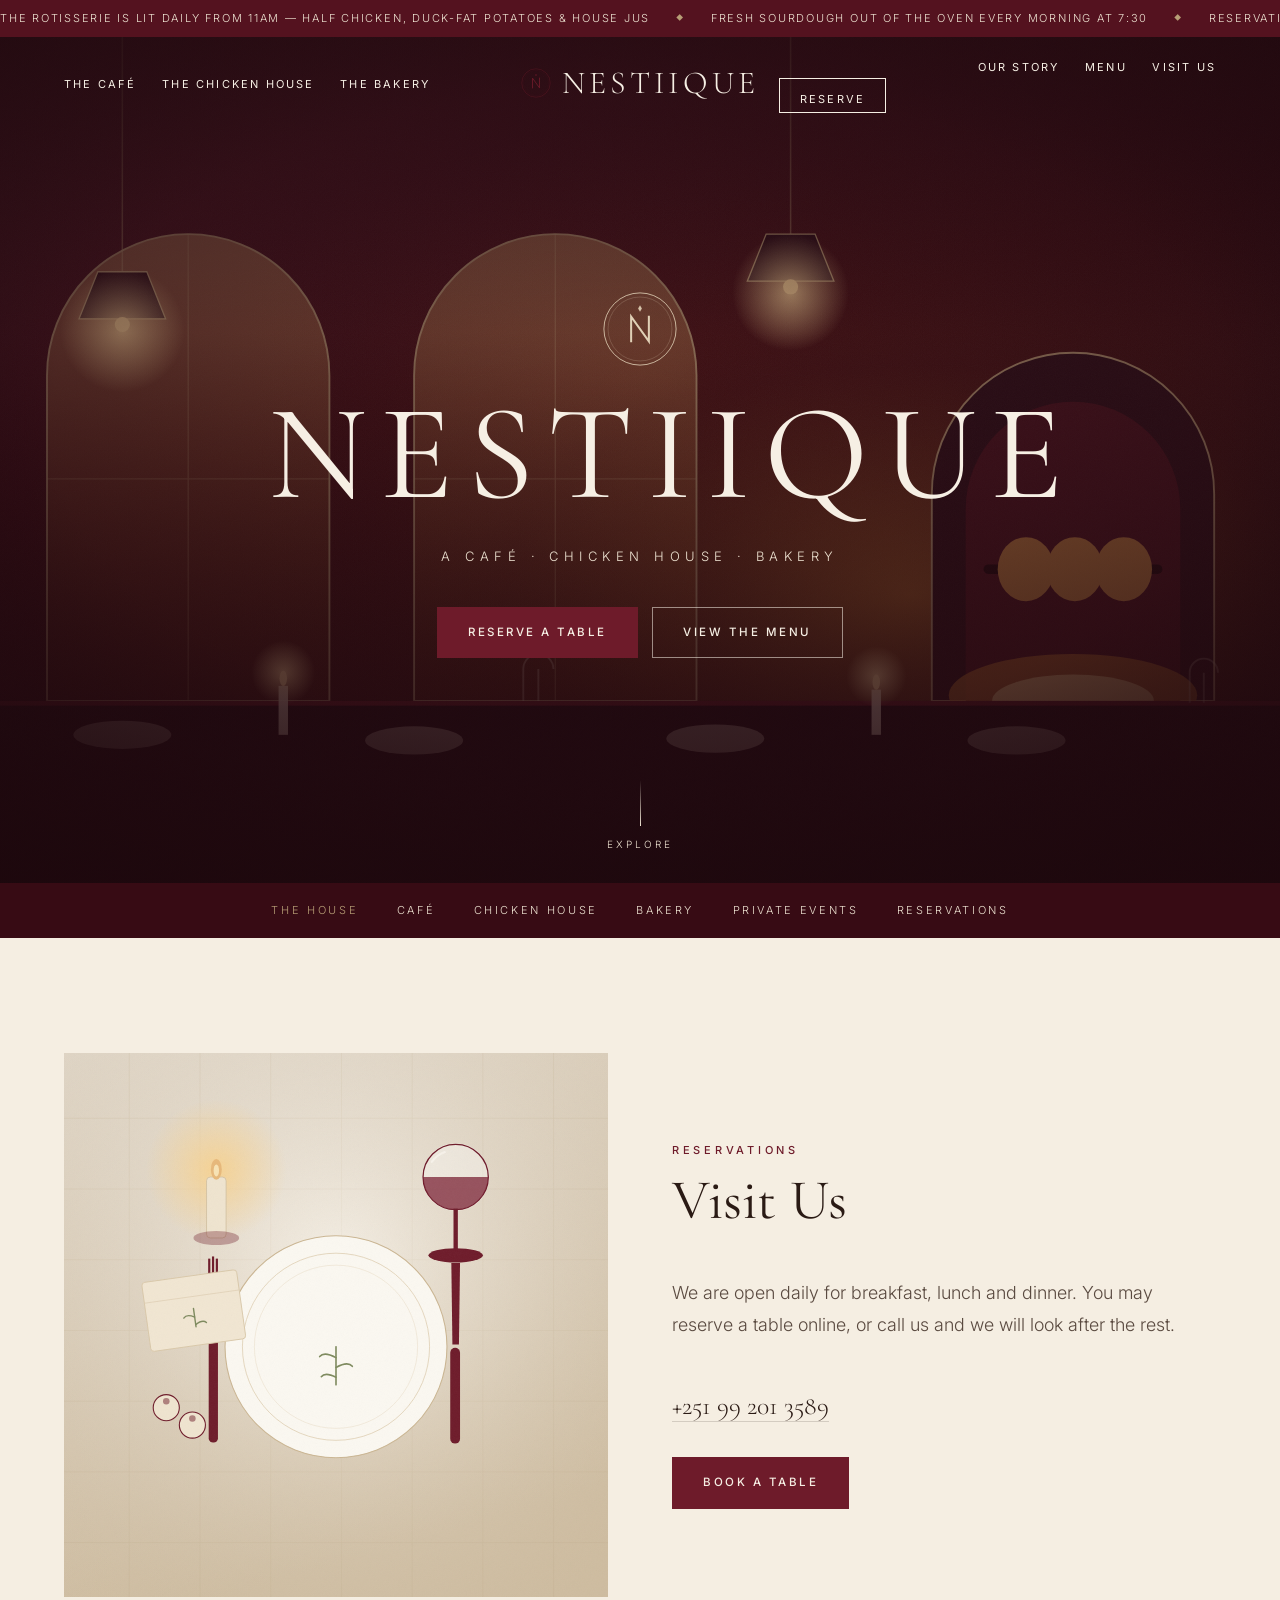
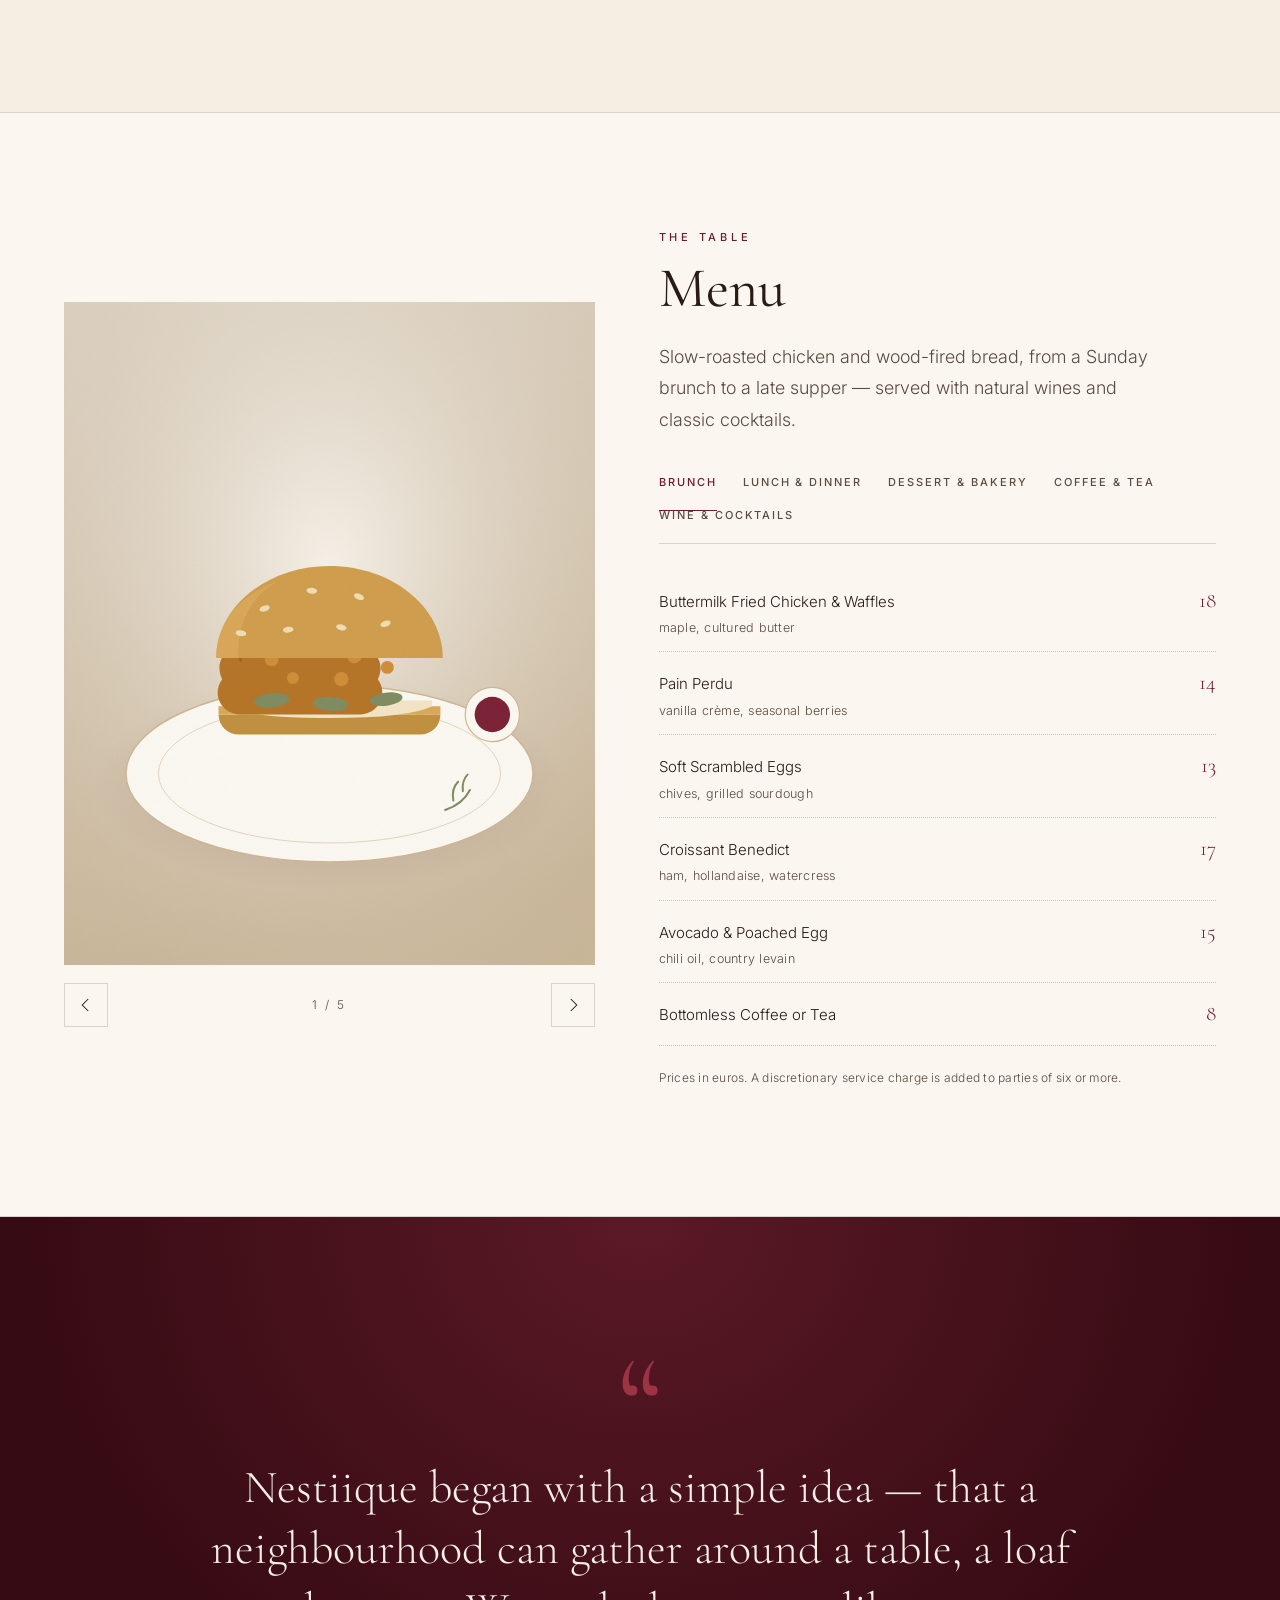
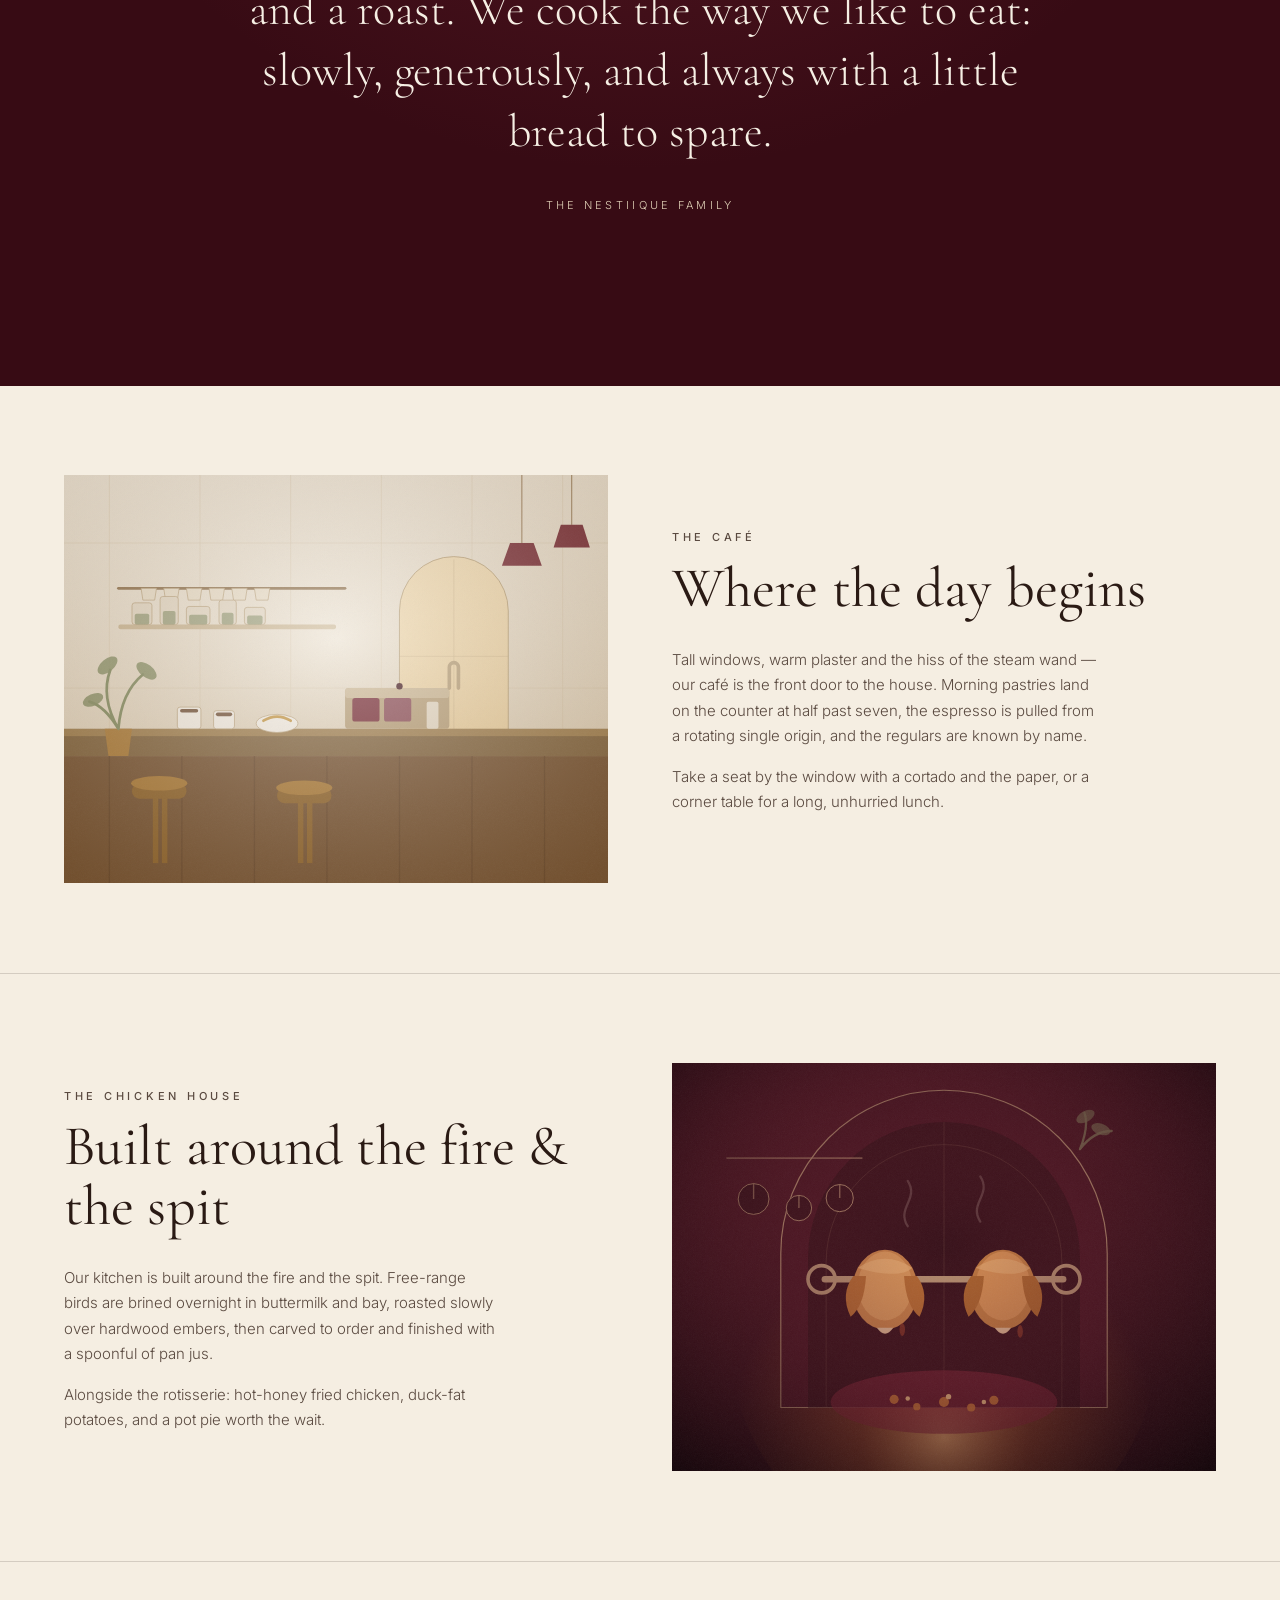
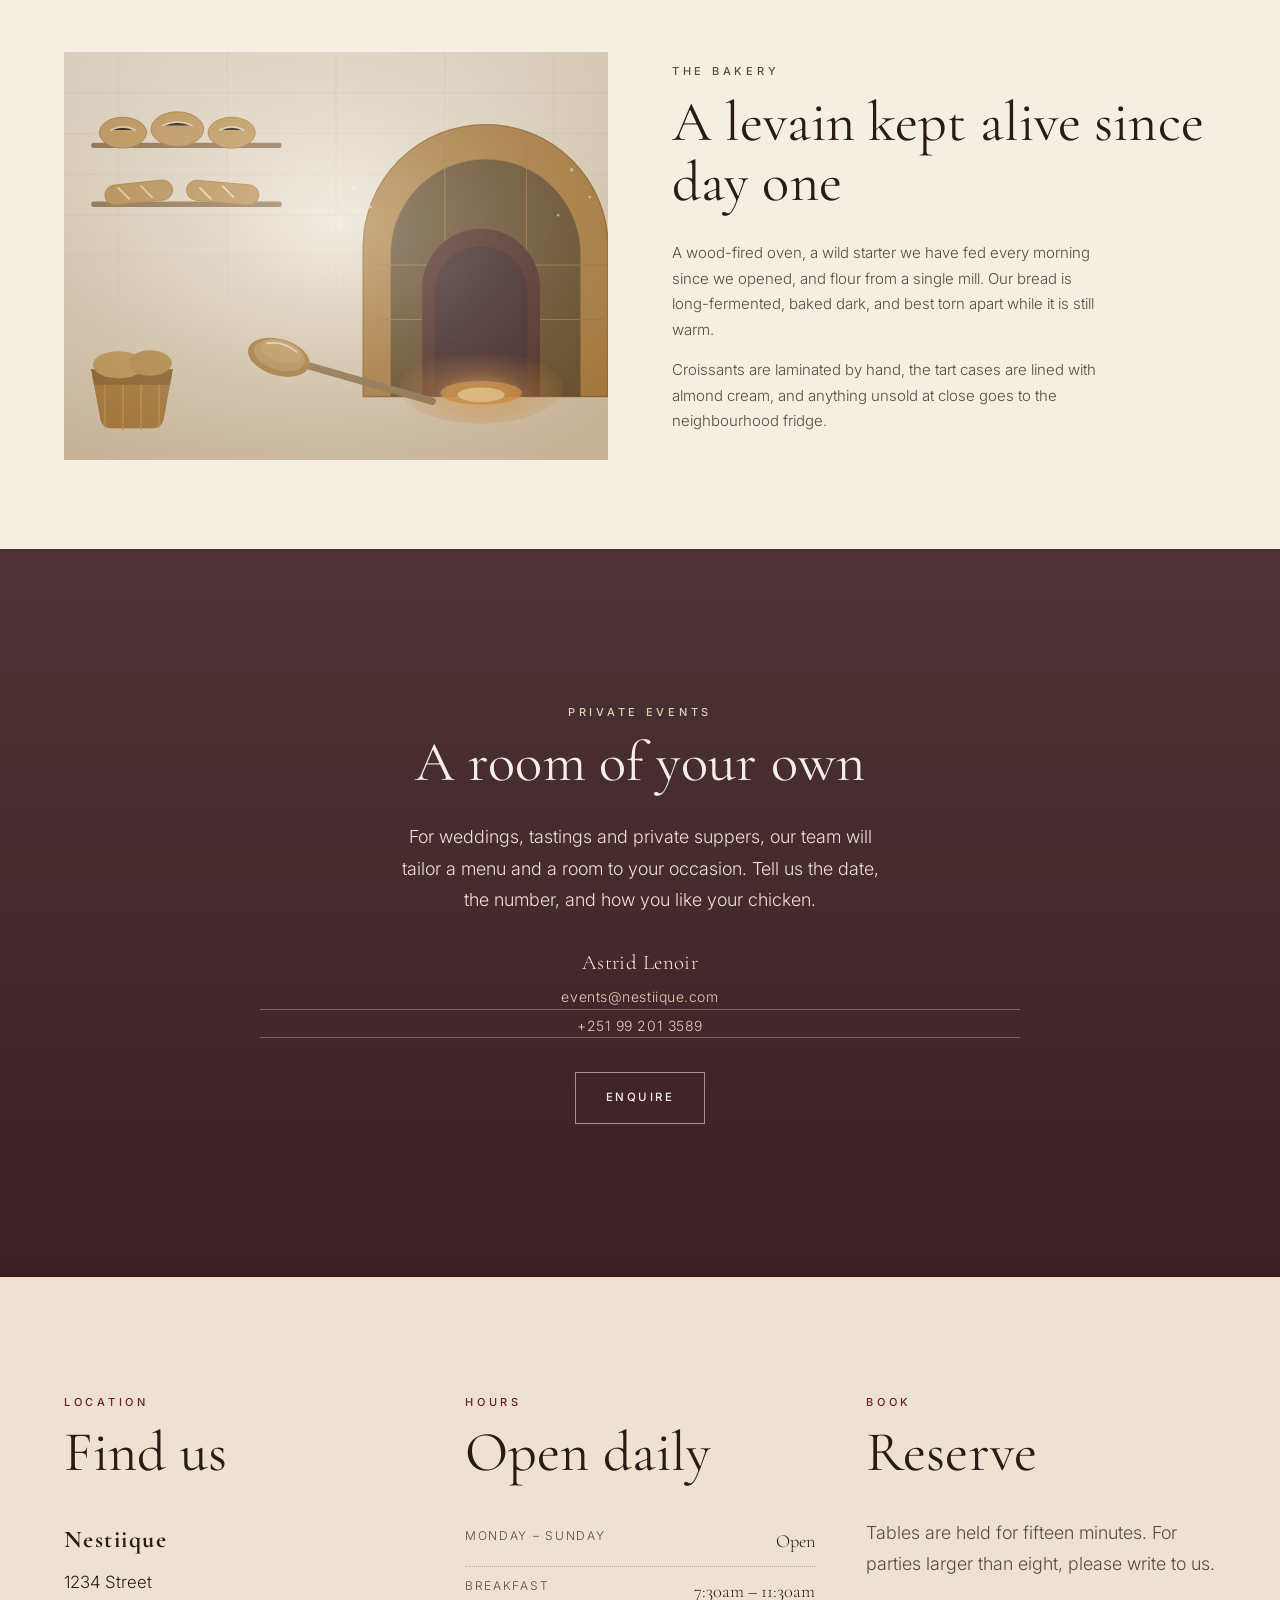
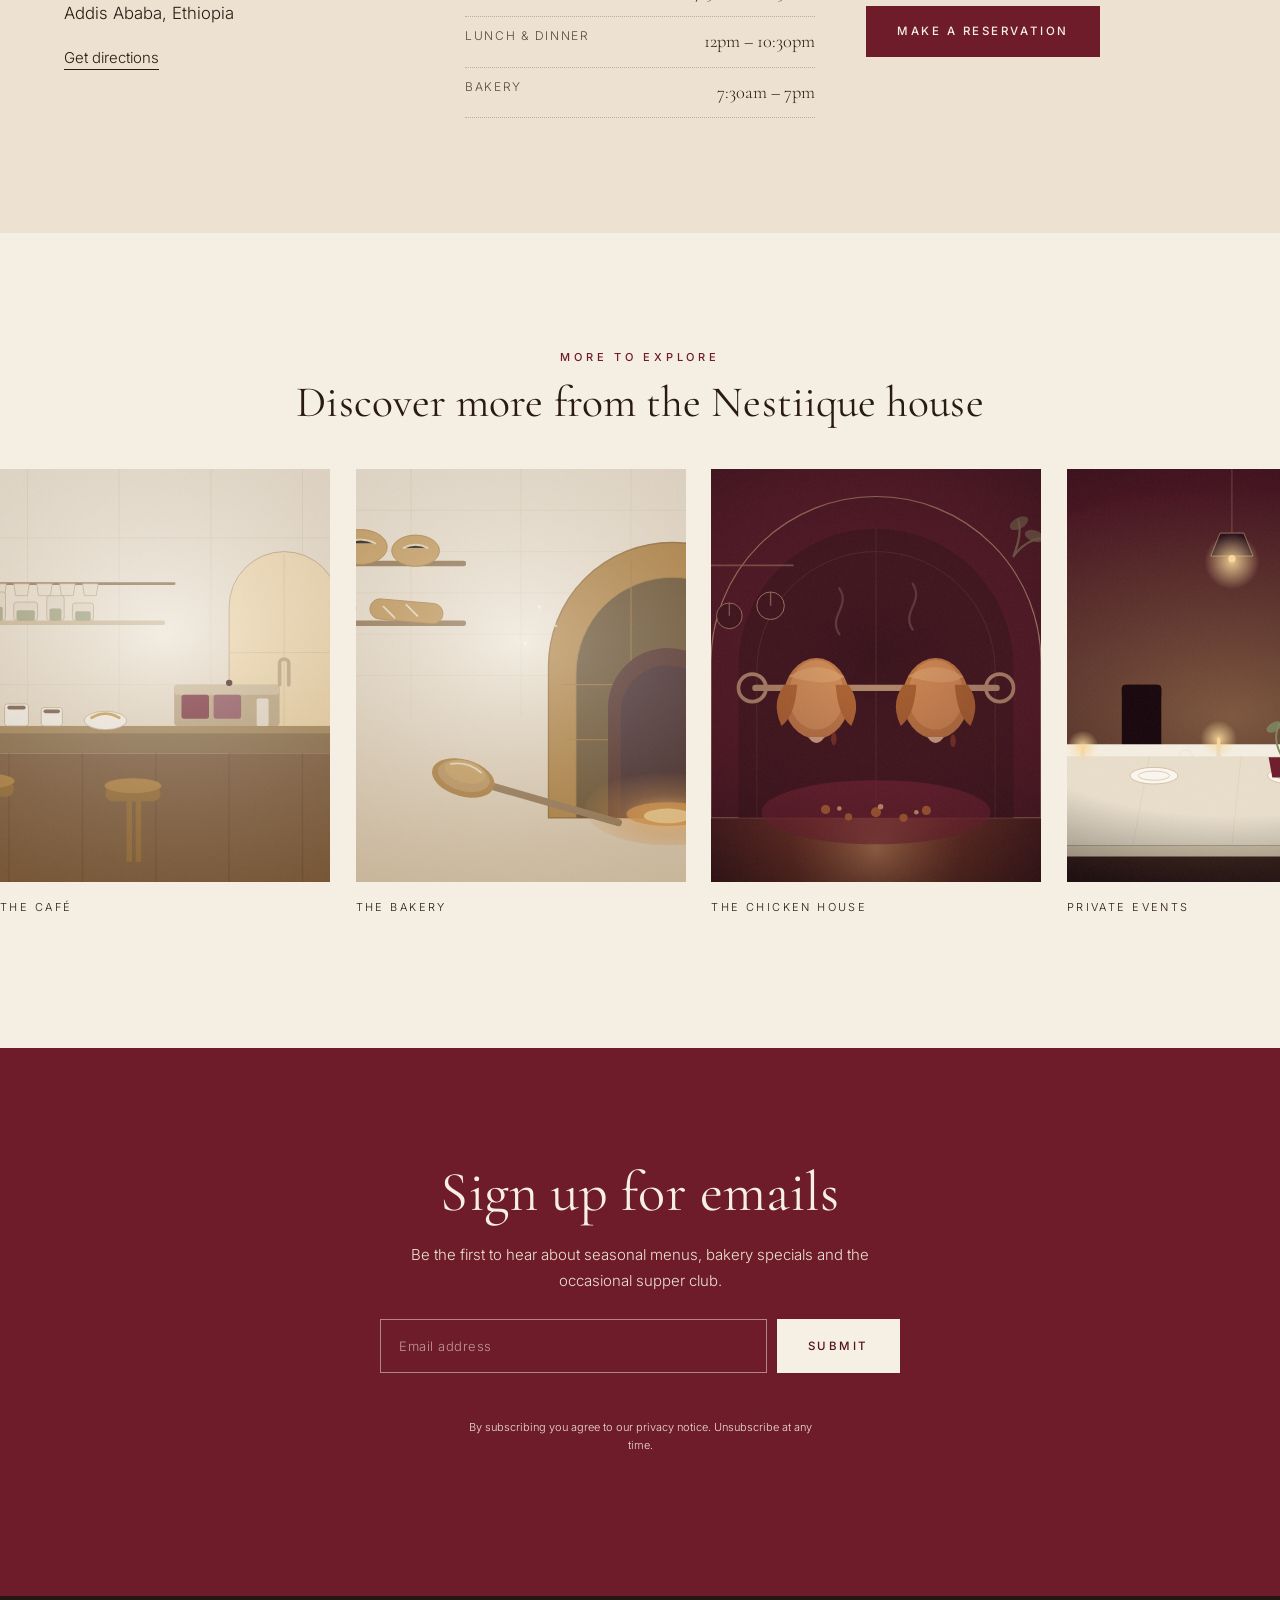
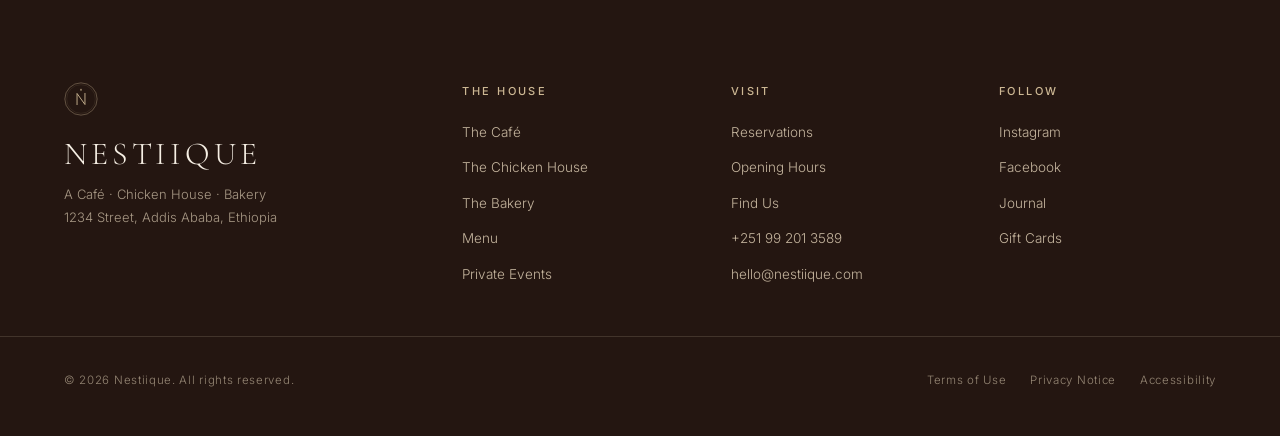
==== commit 2c8285de: "Update contact details to Addis Ababa - Address: 1234 Street, Addis Ababa, Ethiopia - Phone: +251 99" ====
--- a/index.html
+++ b/index.html
@@ -94,8 +94,8 @@
     </ul>
     <a class="btn btn--solid js-reserve" href="#visit">Book a Table</a>
     <p class="mobile-menu__contact">
-      <a href="tel:+33100000000">+33 (0)1 00 00 00 00</a><br />
-      12 Rue des Archives, 75004 Paris
+      <a href="tel:+251992013589">+251 99 201 3589</a><br />
+      1234 Street, Addis Ababa, Ethiopia
     </p>
   </nav>
 </div>
@@ -151,7 +151,7 @@
       <p class="eyebrow">Reservations</p>
       <h2 class="display">Visit Us</h2>
       <p class="lead">We are open daily for breakfast, lunch and dinner. You may reserve a table online, or call us and we will look after the rest.</p>
-      <p class="split__phone"><a href="tel:+33100000000">+33 (0)1 00 00 00 00</a></p>
+      <p class="split__phone"><a href="tel:+251992013589">+251 99 201 3589</a></p>
       <a class="btn btn--solid js-reserve" href="#visit">Book a Table</a>
     </div>
   </section>
@@ -324,7 +324,7 @@
       <p class="private__contact">
         <span>Astrid Lenoir</span>
         <a href="mailto:events@nestiique.com">events@nestiique.com</a>
-        <a href="tel:+33100000000">+33 (0)1 00 00 00 00</a>
+        <a href="tel:+251992013589">+251 99 201 3589</a>
       </p>
       <a class="btn btn--ghost js-reserve" href="#visit">Enquire</a>
     </div>
@@ -338,10 +338,10 @@
         <h2 class="display">Find us</h2>
         <address>
           <strong>Nestiique</strong><br />
-          12 Rue des Archives<br />
-          75004 Paris, France
+          1234 Street<br />
+          Addis Ababa, Ethiopia
         </address>
-        <p><a class="link-underline" href="https://maps.google.com/?q=12+Rue+des+Archives+75004+Paris" target="_blank" rel="noopener">Get directions</a></p>
+        <p><a class="link-underline" href="https://maps.google.com/?q=1234+Street+Addis+Ababa+Ethiopia" target="_blank" rel="noopener">Get directions</a></p>
       </div>
       <div class="location__col">
         <p class="eyebrow">Hours</p>
@@ -422,7 +422,7 @@
         </svg>
       </span>
       <span class="brand__word">Nestiique</span>
-      <p>A Café · Chicken House · Bakery<br />12 Rue des Archives, 75004 Paris</p>
+      <p>A Café · Chicken House · Bakery<br />1234 Street, Addis Ababa, Ethiopia</p>
     </div>
 
     <nav class="site-footer__col" aria-label="The house">
@@ -442,7 +442,7 @@
         <li><a href="#visit">Reservations</a></li>
         <li><a href="#location">Opening Hours</a></li>
         <li><a href="#location">Find Us</a></li>
-        <li><a href="tel:+33100000000">+33 (0)1 00 00 00 00</a></li>
+        <li><a href="tel:+251992013589">+251 99 201 3589</a></li>
         <li><a href="mailto:hello@nestiique.com">hello@nestiique.com</a></li>
       </ul>
     </nav>
@@ -474,7 +474,7 @@
     <button class="modal__close" data-close aria-label="Close">&times;</button>
     <p class="eyebrow">Reservations</p>
     <h2 class="display" id="reserveTitle">Book a Table</h2>
-    <p class="lead">Send us your details and we will confirm by email within the hour. Or call <a href="tel:+33100000000">+33 (0)1 00 00 00 00</a>.</p>
+    <p class="lead">Send us your details and we will confirm by email within the hour. Or call <a href="tel:+251992013589">+251 99 201 3589</a>.</p>
     <form class="reserve-form" id="reserveForm" novalidate>
       <div class="field-row">
         <label>Name<input type="text" name="name" required /></label>
--- a/css/styles.css
+++ b/css/styles.css
@@ -61,6 +61,9 @@
 h1, h2, h3, h4 { margin: 0; font-weight: 400; }
 address { font-style: normal; }
 figure { margin: 0; }
+
+/* The `hidden` attribute must always win over component `display` rules */
+[hidden] { display: none !important; }
 
 .sr-only {
   position: absolute; width: 1px; height: 1px; padding: 0; margin: -1px;
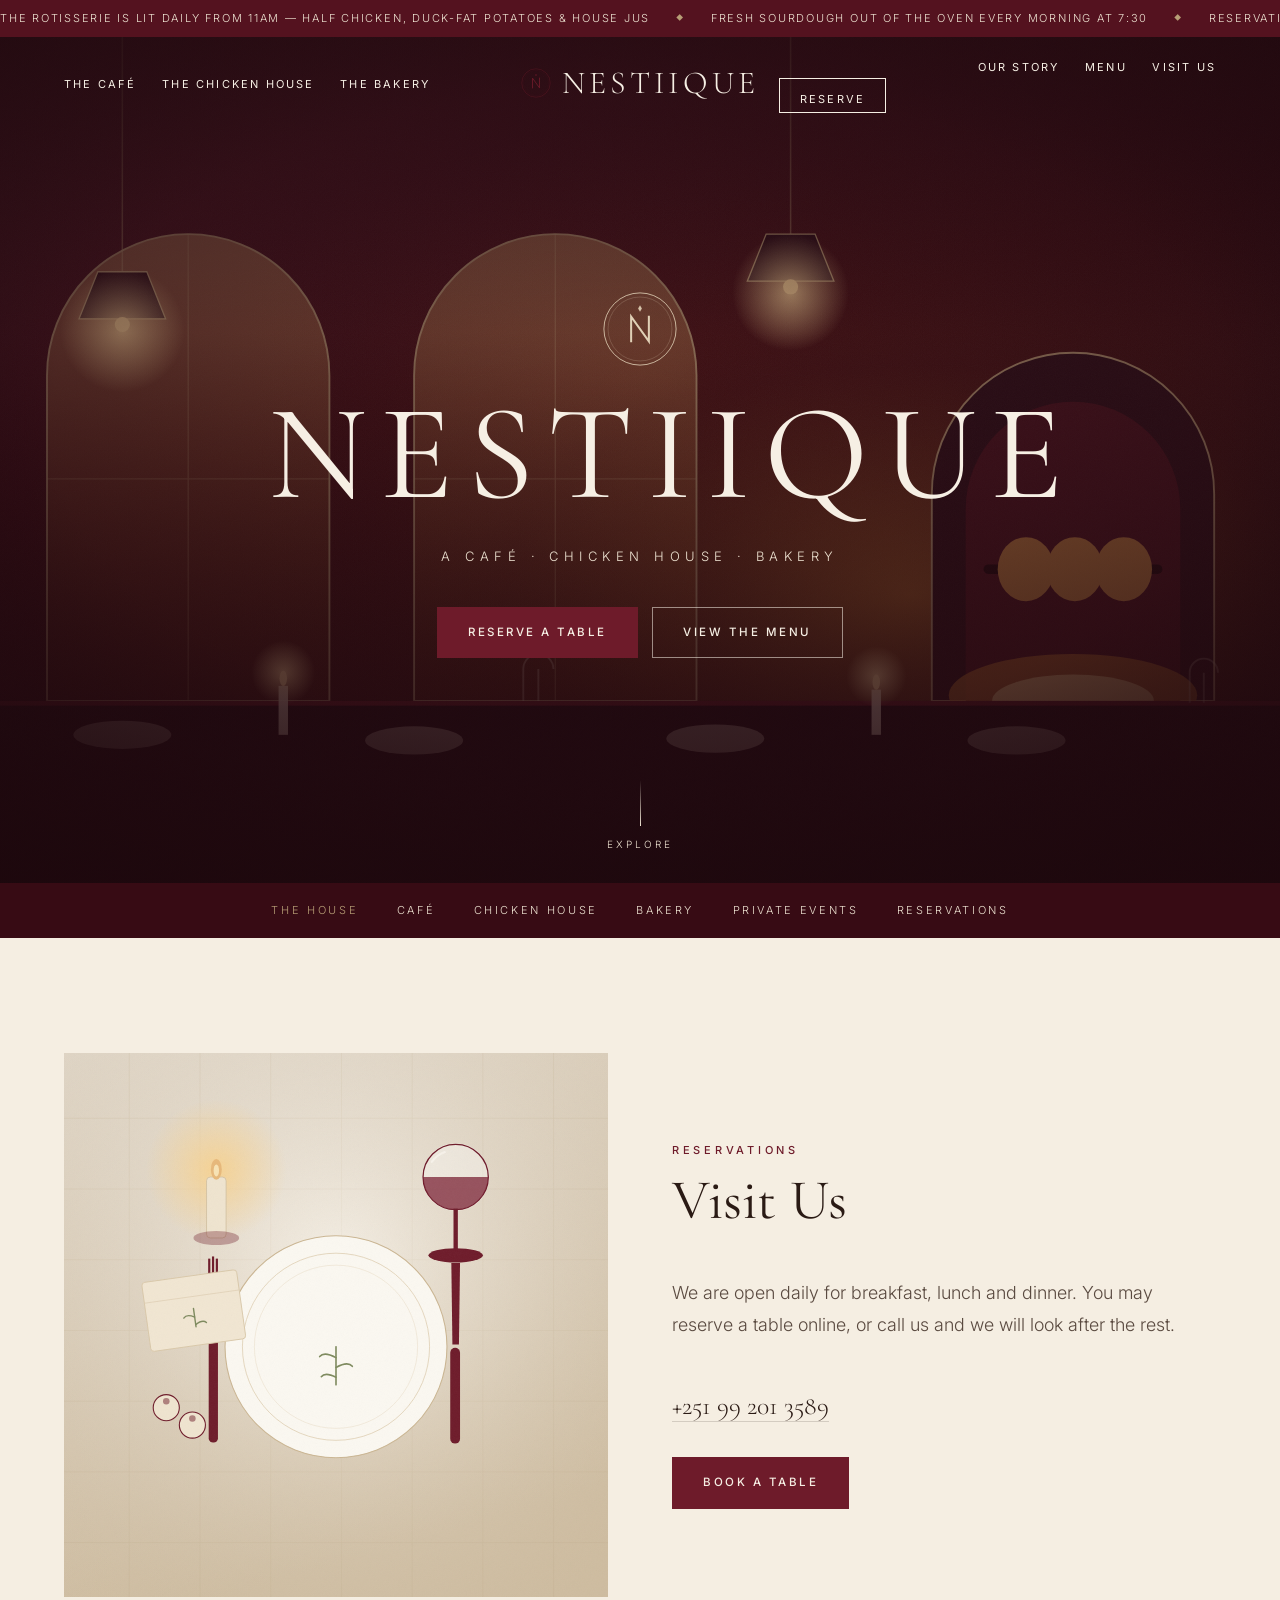
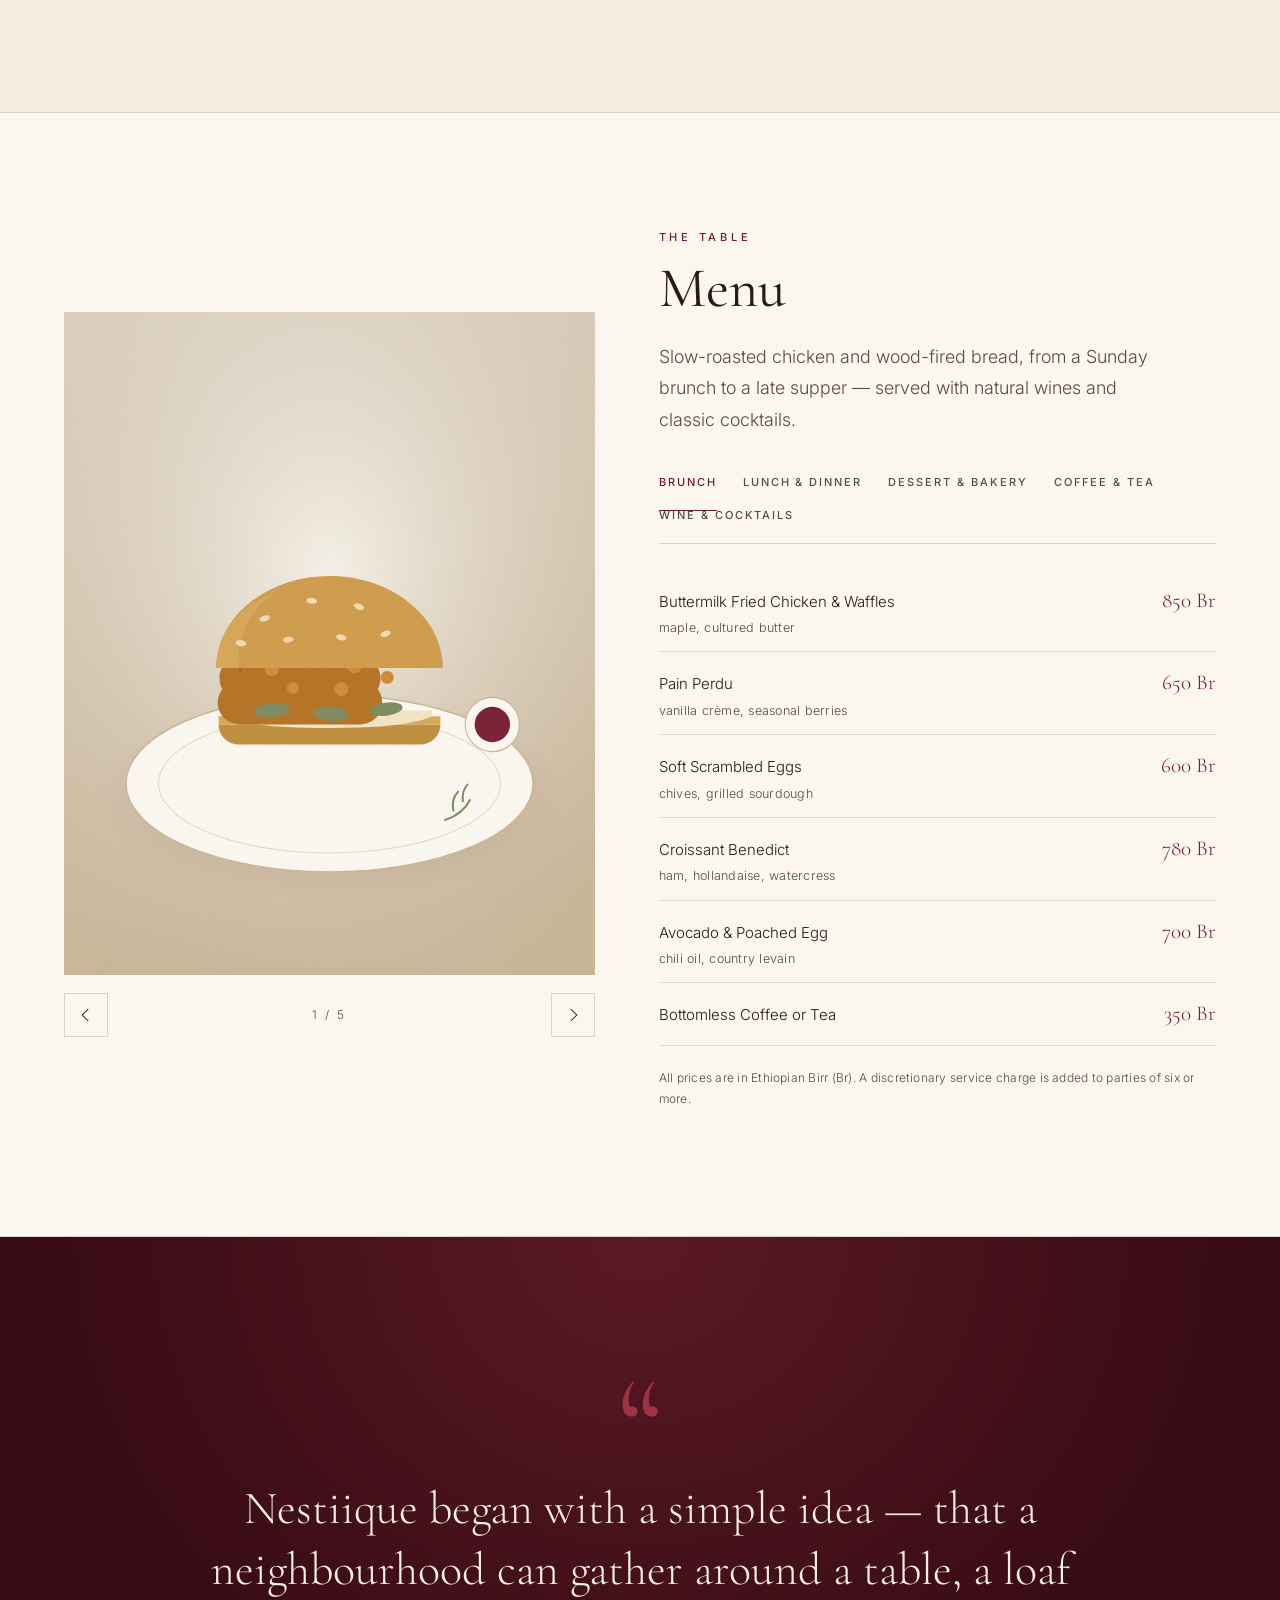
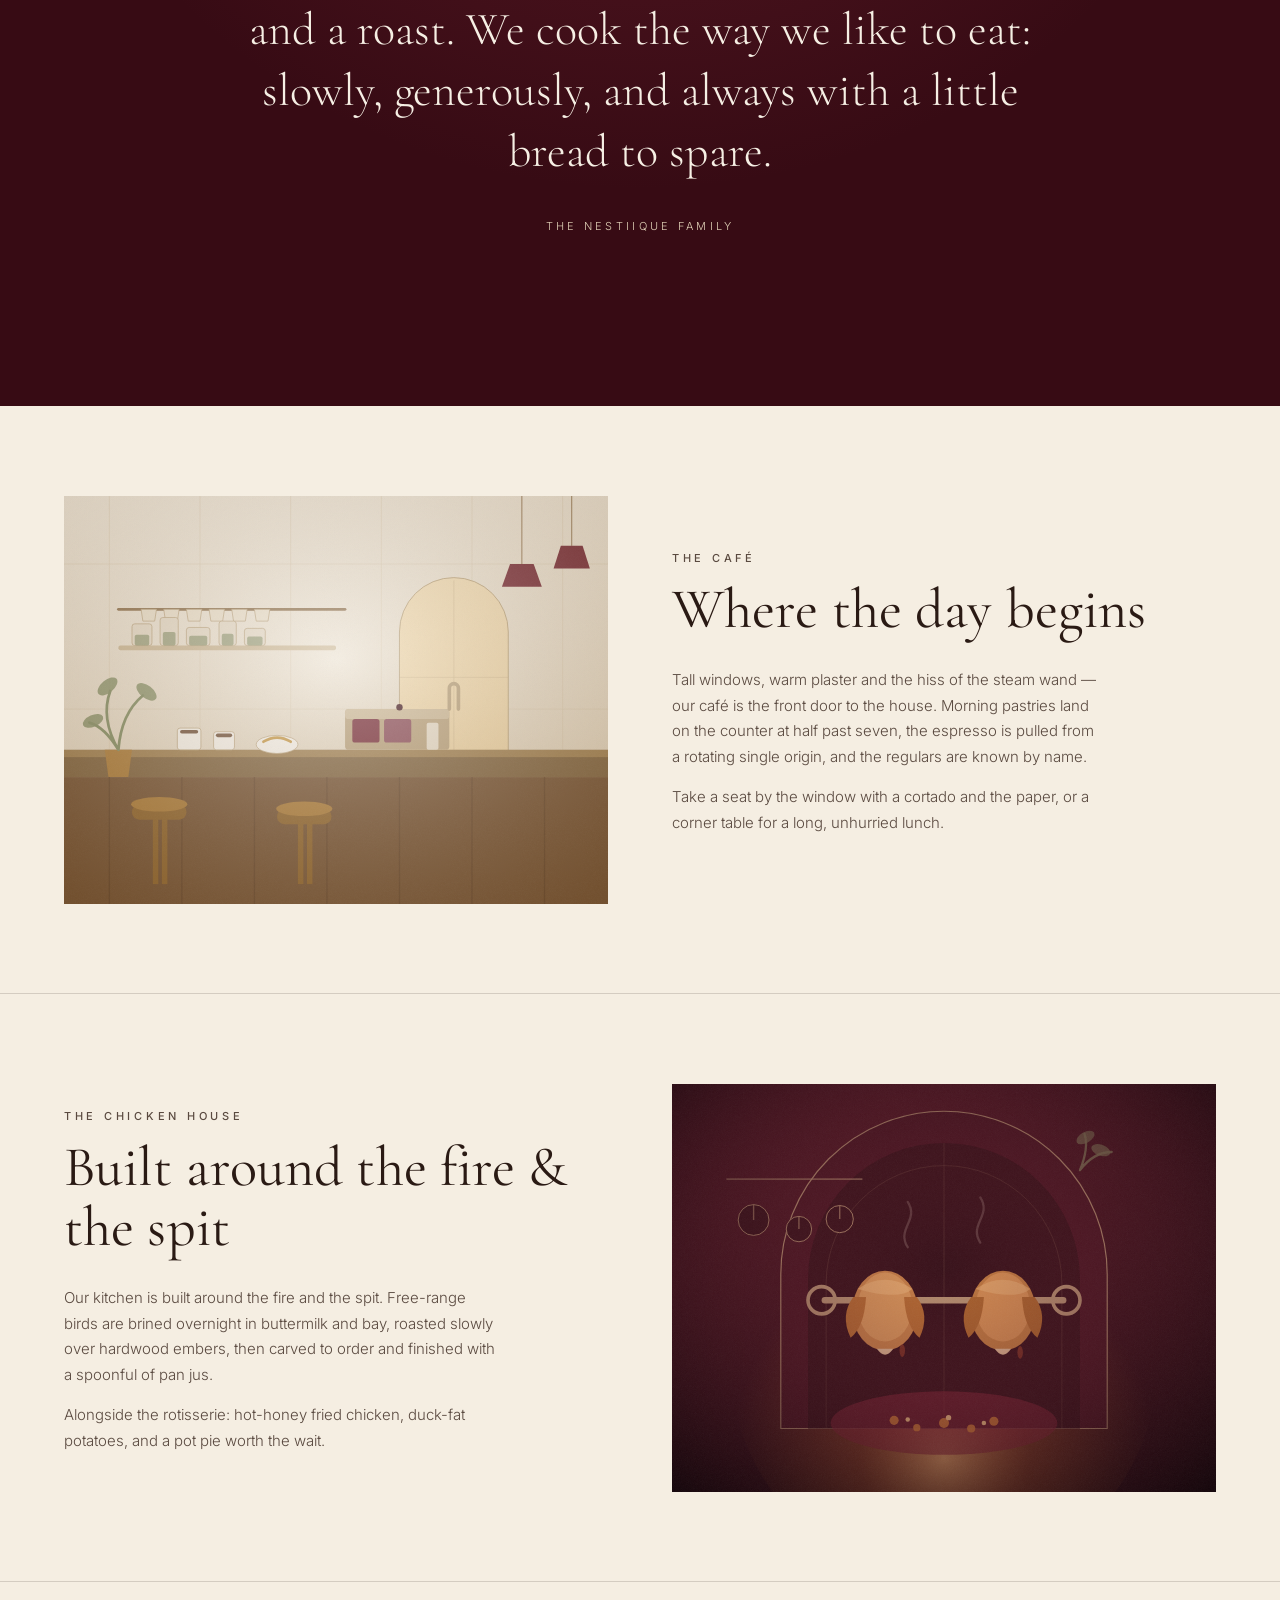
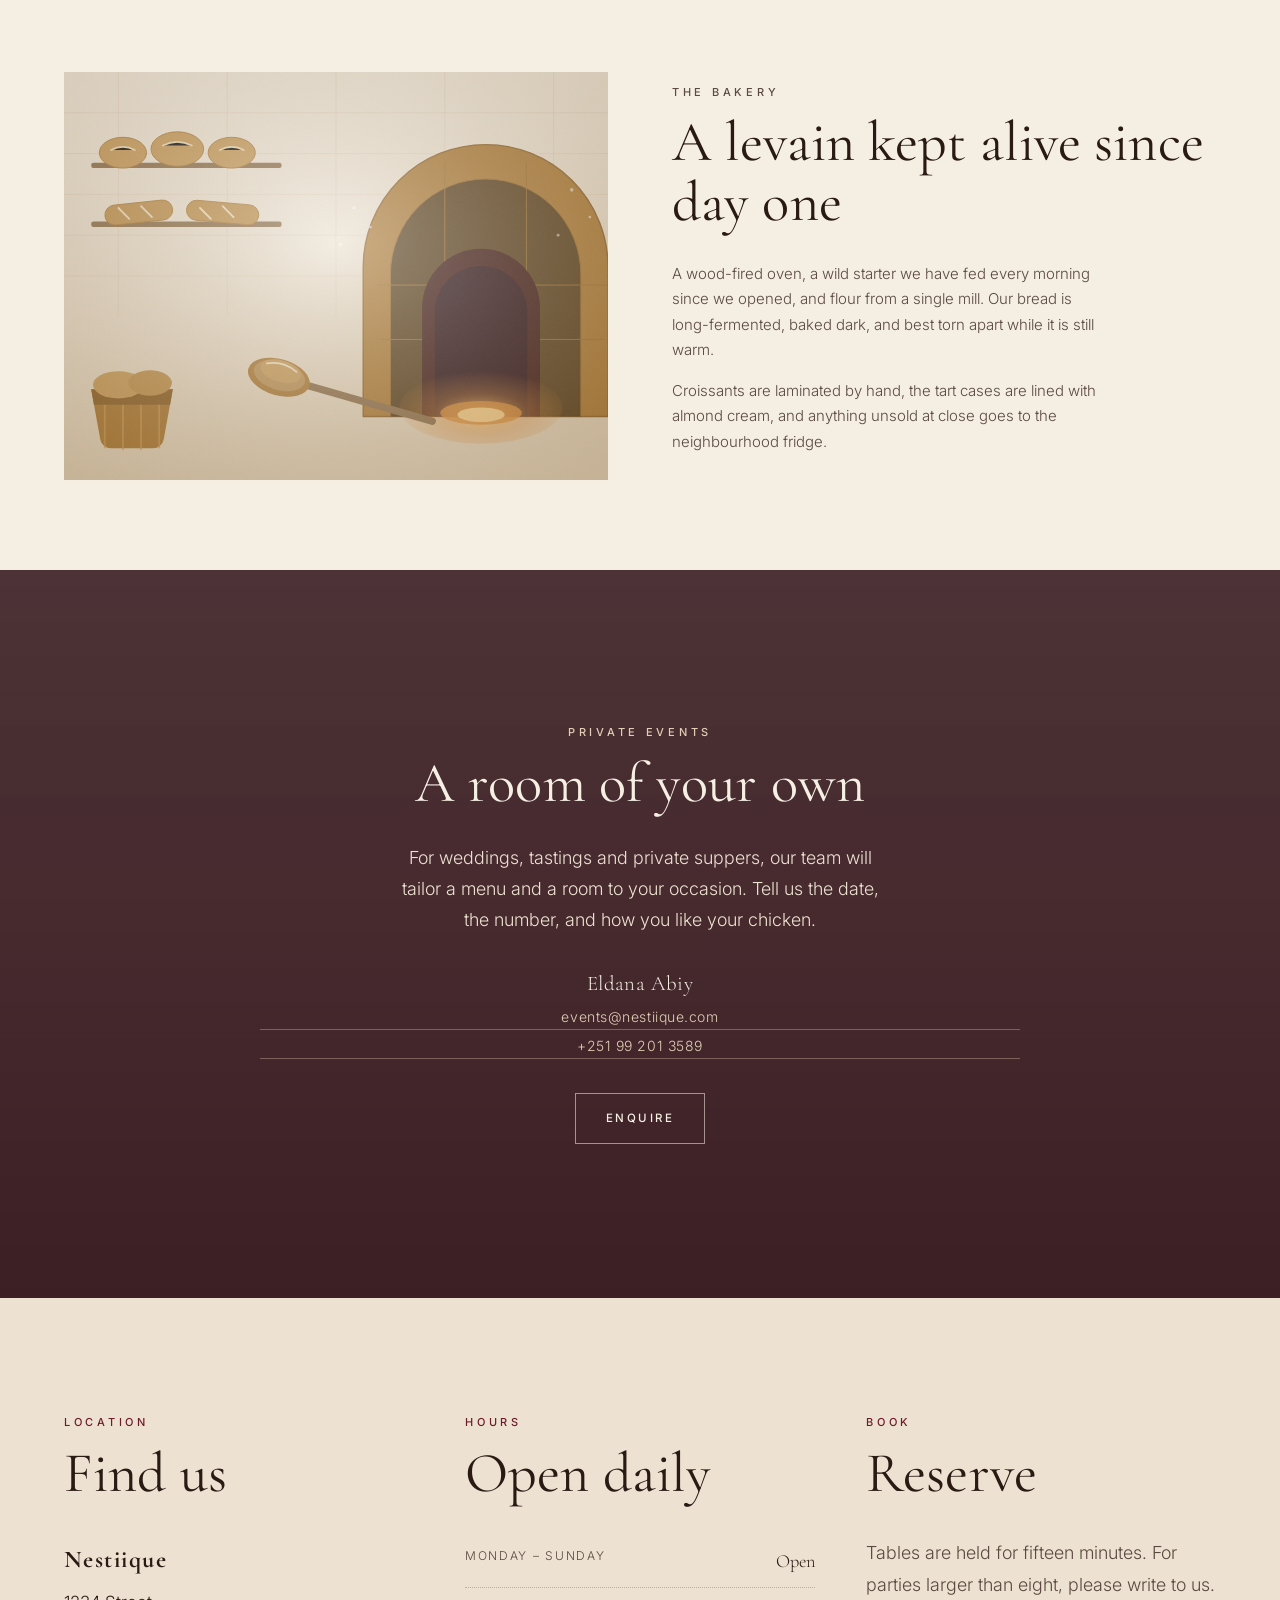
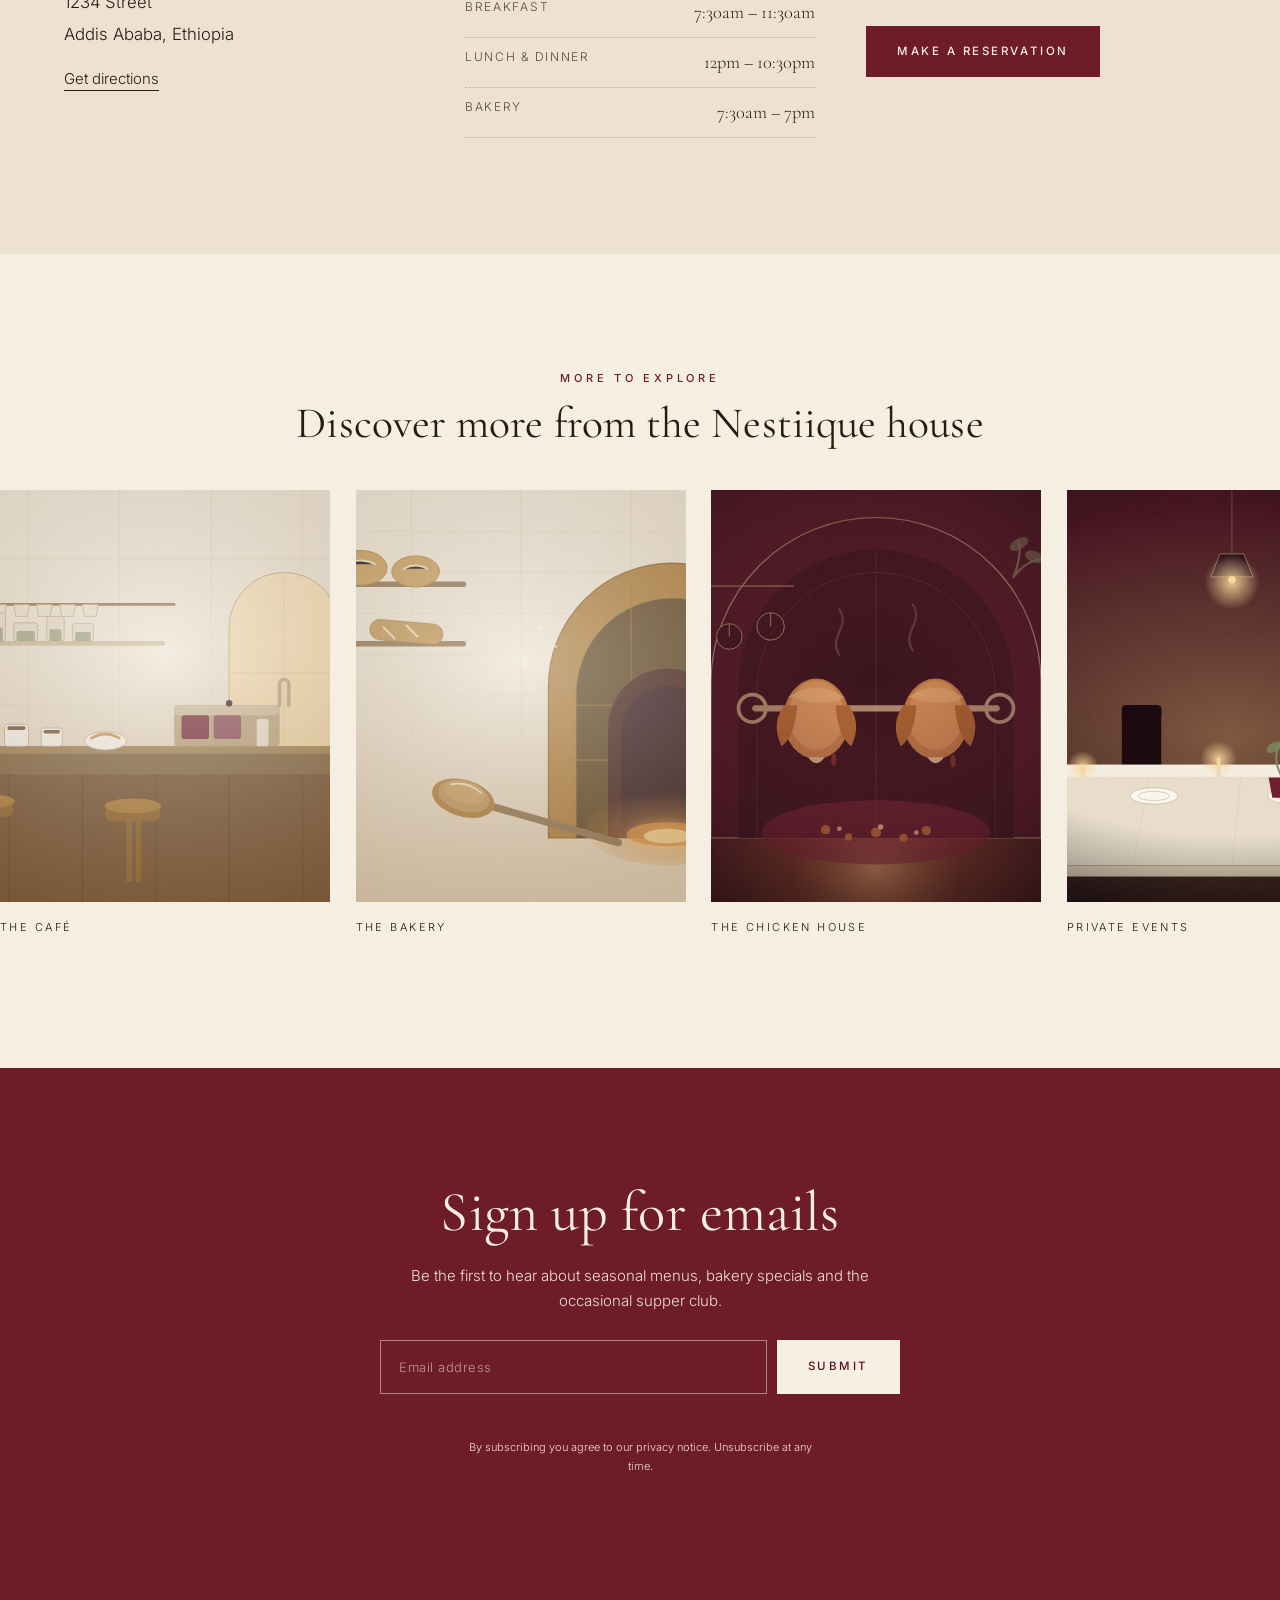
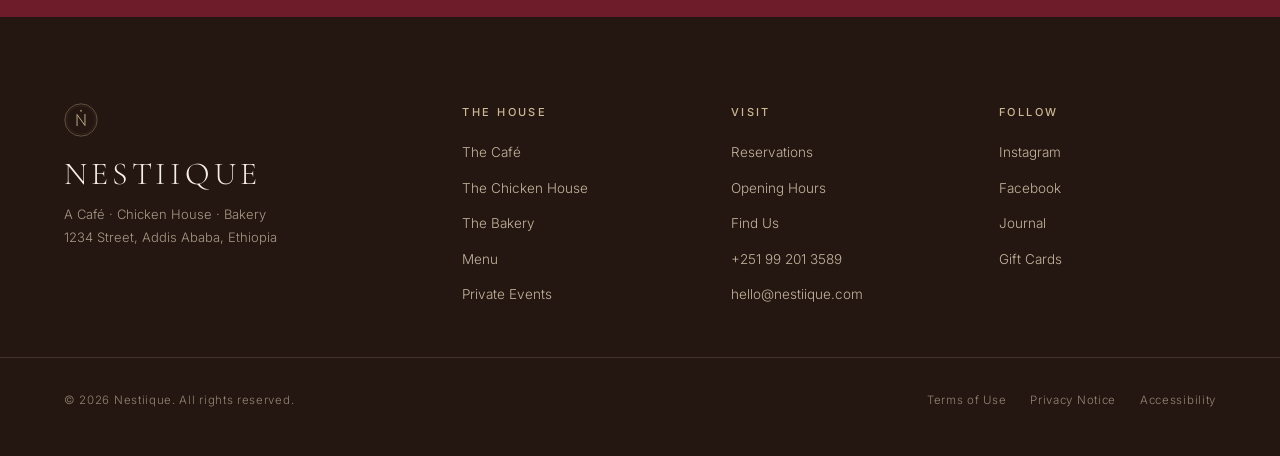
==== commit 7a3558bf: "Switch menu prices to Ethiopian Birr; rename private events contact - Menu prices restated in Birr w" ====
--- a/index.html
+++ b/index.html
@@ -204,61 +204,61 @@
         <div class="menu-panels">
           <div class="menu-panel is-active" id="panel-brunch" role="tabpanel" aria-labelledby="tab-brunch" tabindex="0">
             <ul>
-              <li><span class="menu-item">Buttermilk Fried Chicken &amp; Waffles<em>maple, cultured butter</em></span><span class="menu-price">18</span></li>
-              <li><span class="menu-item">Pain Perdu<em>vanilla crème, seasonal berries</em></span><span class="menu-price">14</span></li>
-              <li><span class="menu-item">Soft Scrambled Eggs<em>chives, grilled sourdough</em></span><span class="menu-price">13</span></li>
-              <li><span class="menu-item">Croissant Benedict<em>ham, hollandaise, watercress</em></span><span class="menu-price">17</span></li>
-              <li><span class="menu-item">Avocado &amp; Poached Egg<em>chili oil, country levain</em></span><span class="menu-price">15</span></li>
-              <li><span class="menu-item">Bottomless Coffee or Tea</span><span class="menu-price">8</span></li>
+              <li><span class="menu-item">Buttermilk Fried Chicken &amp; Waffles<em>maple, cultured butter</em></span><span class="menu-price">850 Br</span></li>
+              <li><span class="menu-item">Pain Perdu<em>vanilla crème, seasonal berries</em></span><span class="menu-price">650 Br</span></li>
+              <li><span class="menu-item">Soft Scrambled Eggs<em>chives, grilled sourdough</em></span><span class="menu-price">600 Br</span></li>
+              <li><span class="menu-item">Croissant Benedict<em>ham, hollandaise, watercress</em></span><span class="menu-price">780 Br</span></li>
+              <li><span class="menu-item">Avocado &amp; Poached Egg<em>chili oil, country levain</em></span><span class="menu-price">700 Br</span></li>
+              <li><span class="menu-item">Bottomless Coffee or Tea</span><span class="menu-price">350 Br</span></li>
             </ul>
           </div>
 
           <div class="menu-panel" id="panel-lunch" role="tabpanel" aria-labelledby="tab-lunch" tabindex="0" hidden>
             <ul>
-              <li><span class="menu-item">Half Rotisserie Chicken<em>pan jus, soft herbs</em></span><span class="menu-price">24</span></li>
-              <li><span class="menu-item">Nestiique Fried Chicken<em>three pieces, hot honey</em></span><span class="menu-price">19</span></li>
-              <li><span class="menu-item">Chicken Pot Pie<em>puff pastry lid, root vegetables</em></span><span class="menu-price">21</span></li>
-              <li><span class="menu-item">Roast Chicken Sandwich<em>herb aioli, house pickles</em></span><span class="menu-price">16</span></li>
-              <li><span class="menu-item">Market Greens<em>lemon vinaigrette, toasted seeds</em></span><span class="menu-price">12</span></li>
-              <li><span class="menu-item">Duck-Fat Roast Potatoes</span><span class="menu-price">9</span></li>
+              <li><span class="menu-item">Half Rotisserie Chicken<em>pan jus, soft herbs</em></span><span class="menu-price">1,150 Br</span></li>
+              <li><span class="menu-item">Nestiique Fried Chicken<em>three pieces, hot honey</em></span><span class="menu-price">900 Br</span></li>
+              <li><span class="menu-item">Chicken Pot Pie<em>puff pastry lid, root vegetables</em></span><span class="menu-price">980 Br</span></li>
+              <li><span class="menu-item">Roast Chicken Sandwich<em>herb aioli, house pickles</em></span><span class="menu-price">750 Br</span></li>
+              <li><span class="menu-item">Market Greens<em>lemon vinaigrette, toasted seeds</em></span><span class="menu-price">550 Br</span></li>
+              <li><span class="menu-item">Duck-Fat Roast Potatoes</span><span class="menu-price">420 Br</span></li>
             </ul>
           </div>
 
           <div class="menu-panel" id="panel-bakery" role="tabpanel" aria-labelledby="tab-bakery" tabindex="0" hidden>
             <ul>
-              <li><span class="menu-item">Vanilla Cheesecake<em>macerated berries</em></span><span class="menu-price">11</span></li>
-              <li><span class="menu-item">Warm Chocolate Fondant<em>crème fraîche</em></span><span class="menu-price">12</span></li>
-              <li><span class="menu-item">Country Sourdough Loaf<em>wild levain</em></span><span class="menu-price">8</span></li>
-              <li><span class="menu-item">Butter Croissant<em>cultured Normandy butter</em></span><span class="menu-price">4</span></li>
-              <li><span class="menu-item">Almond &amp; Pistachio Tart</span><span class="menu-price">9</span></li>
-              <li><span class="menu-item">Pain au Chocolat</span><span class="menu-price">5</span></li>
+              <li><span class="menu-item">Vanilla Cheesecake<em>macerated berries</em></span><span class="menu-price">520 Br</span></li>
+              <li><span class="menu-item">Warm Chocolate Fondant<em>crème fraîche</em></span><span class="menu-price">560 Br</span></li>
+              <li><span class="menu-item">Country Sourdough Loaf<em>wild levain</em></span><span class="menu-price">380 Br</span></li>
+              <li><span class="menu-item">Butter Croissant<em>cultured Normandy butter</em></span><span class="menu-price">180 Br</span></li>
+              <li><span class="menu-item">Almond &amp; Pistachio Tart</span><span class="menu-price">430 Br</span></li>
+              <li><span class="menu-item">Pain au Chocolat</span><span class="menu-price">220 Br</span></li>
             </ul>
           </div>
 
           <div class="menu-panel" id="panel-coffee" role="tabpanel" aria-labelledby="tab-coffee" tabindex="0" hidden>
             <ul>
-              <li><span class="menu-item">Espresso<em>single origin, rotating</em></span><span class="menu-price">4</span></li>
-              <li><span class="menu-item">Cortado</span><span class="menu-price">5</span></li>
-              <li><span class="menu-item">Flat White</span><span class="menu-price">5</span></li>
-              <li><span class="menu-item">Filter Coffee<em>guest roaster each month</em></span><span class="menu-price">6</span></li>
-              <li><span class="menu-item">Chai Latte<em>house spice blend</em></span><span class="menu-price">6</span></li>
-              <li><span class="menu-item">Loose-Leaf Tea Selection</span><span class="menu-price">5</span></li>
+              <li><span class="menu-item">Espresso<em>single origin, rotating</em></span><span class="menu-price">180 Br</span></li>
+              <li><span class="menu-item">Cortado</span><span class="menu-price">220 Br</span></li>
+              <li><span class="menu-item">Flat White</span><span class="menu-price">240 Br</span></li>
+              <li><span class="menu-item">Filter Coffee<em>guest roaster each month</em></span><span class="menu-price">260 Br</span></li>
+              <li><span class="menu-item">Chai Latte<em>house spice blend</em></span><span class="menu-price">280 Br</span></li>
+              <li><span class="menu-item">Loose-Leaf Tea Selection</span><span class="menu-price">220 Br</span></li>
             </ul>
           </div>
 
           <div class="menu-panel" id="panel-drinks" role="tabpanel" aria-labelledby="tab-drinks" tabindex="0" hidden>
             <ul>
-              <li><span class="menu-item">House Burgundy<em>by the glass</em></span><span class="menu-price">14</span></li>
-              <li><span class="menu-item">Nestiique Spritz<em>bitter orange, sparkling</em></span><span class="menu-price">15</span></li>
-              <li><span class="menu-item">Old Fashioned<em>rye, bitters, orange</em></span><span class="menu-price">17</span></li>
-              <li><span class="menu-item">French 75<em>gin, lemon, champagne</em></span><span class="menu-price">16</span></li>
-              <li><span class="menu-item">Espresso Martini</span><span class="menu-price">16</span></li>
+              <li><span class="menu-item">House Burgundy<em>by the glass</em></span><span class="menu-price">650 Br</span></li>
+              <li><span class="menu-item">Nestiique Spritz<em>bitter orange, sparkling</em></span><span class="menu-price">700 Br</span></li>
+              <li><span class="menu-item">Old Fashioned<em>rye, bitters, orange</em></span><span class="menu-price">800 Br</span></li>
+              <li><span class="menu-item">French 75<em>gin, lemon, champagne</em></span><span class="menu-price">750 Br</span></li>
+              <li><span class="menu-item">Espresso Martini</span><span class="menu-price">750 Br</span></li>
               <li><span class="menu-item">Bottle Service<em>curated list by the sommelier</em></span><span class="menu-price">mkt</span></li>
             </ul>
           </div>
         </div>
 
-        <p class="menu__note">Prices in euros. A discretionary service charge is added to parties of six or more.</p>
+        <p class="menu__note">All prices are in Ethiopian Birr (Br). A discretionary service charge is added to parties of six or more.</p>
       </div>
     </div>
   </section>
@@ -322,7 +322,7 @@
       <h2 class="display">A room of your own</h2>
       <p class="lead">For weddings, tastings and private suppers, our team will tailor a menu and a room to your occasion. Tell us the date, the number, and how you like your chicken.</p>
       <p class="private__contact">
-        <span>Astrid Lenoir</span>
+        <span>Eldana Abiy</span>
         <a href="mailto:events@nestiique.com">events@nestiique.com</a>
         <a href="tel:+251992013589">+251 99 201 3589</a>
       </p>
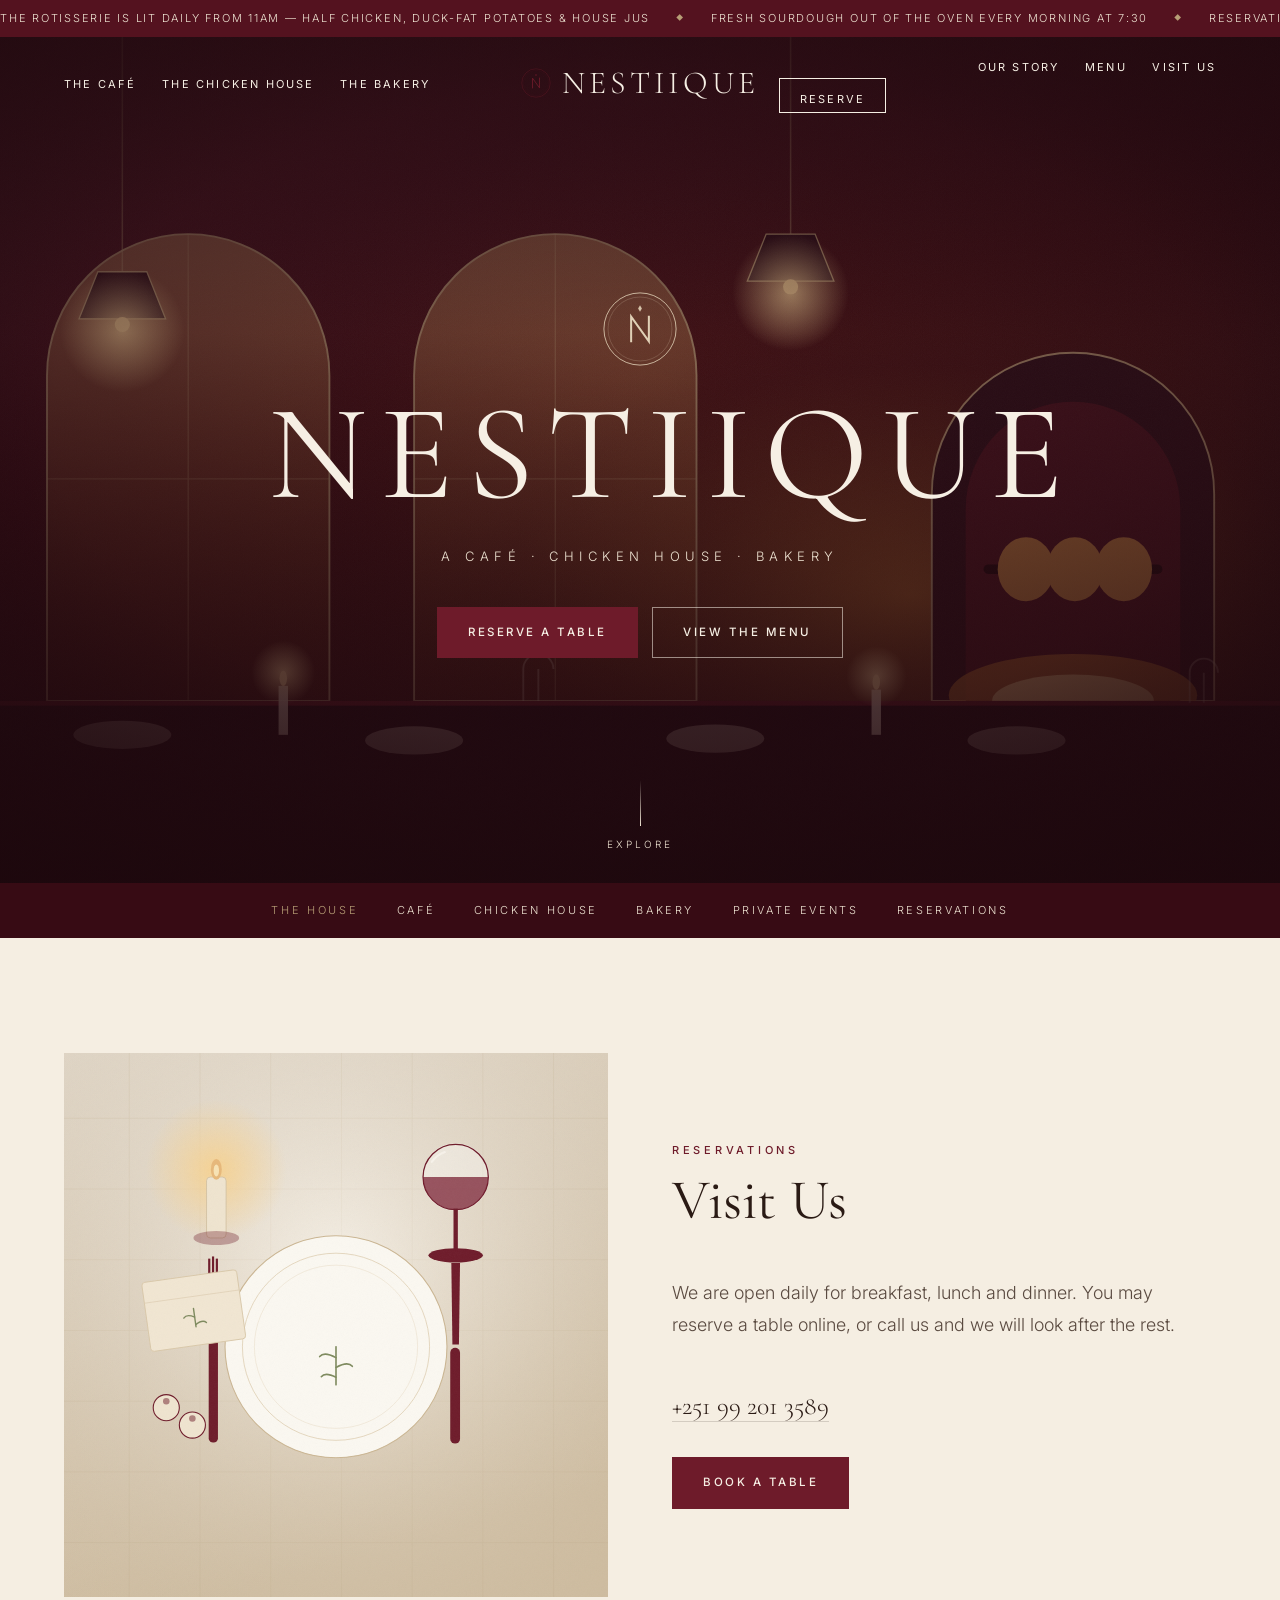
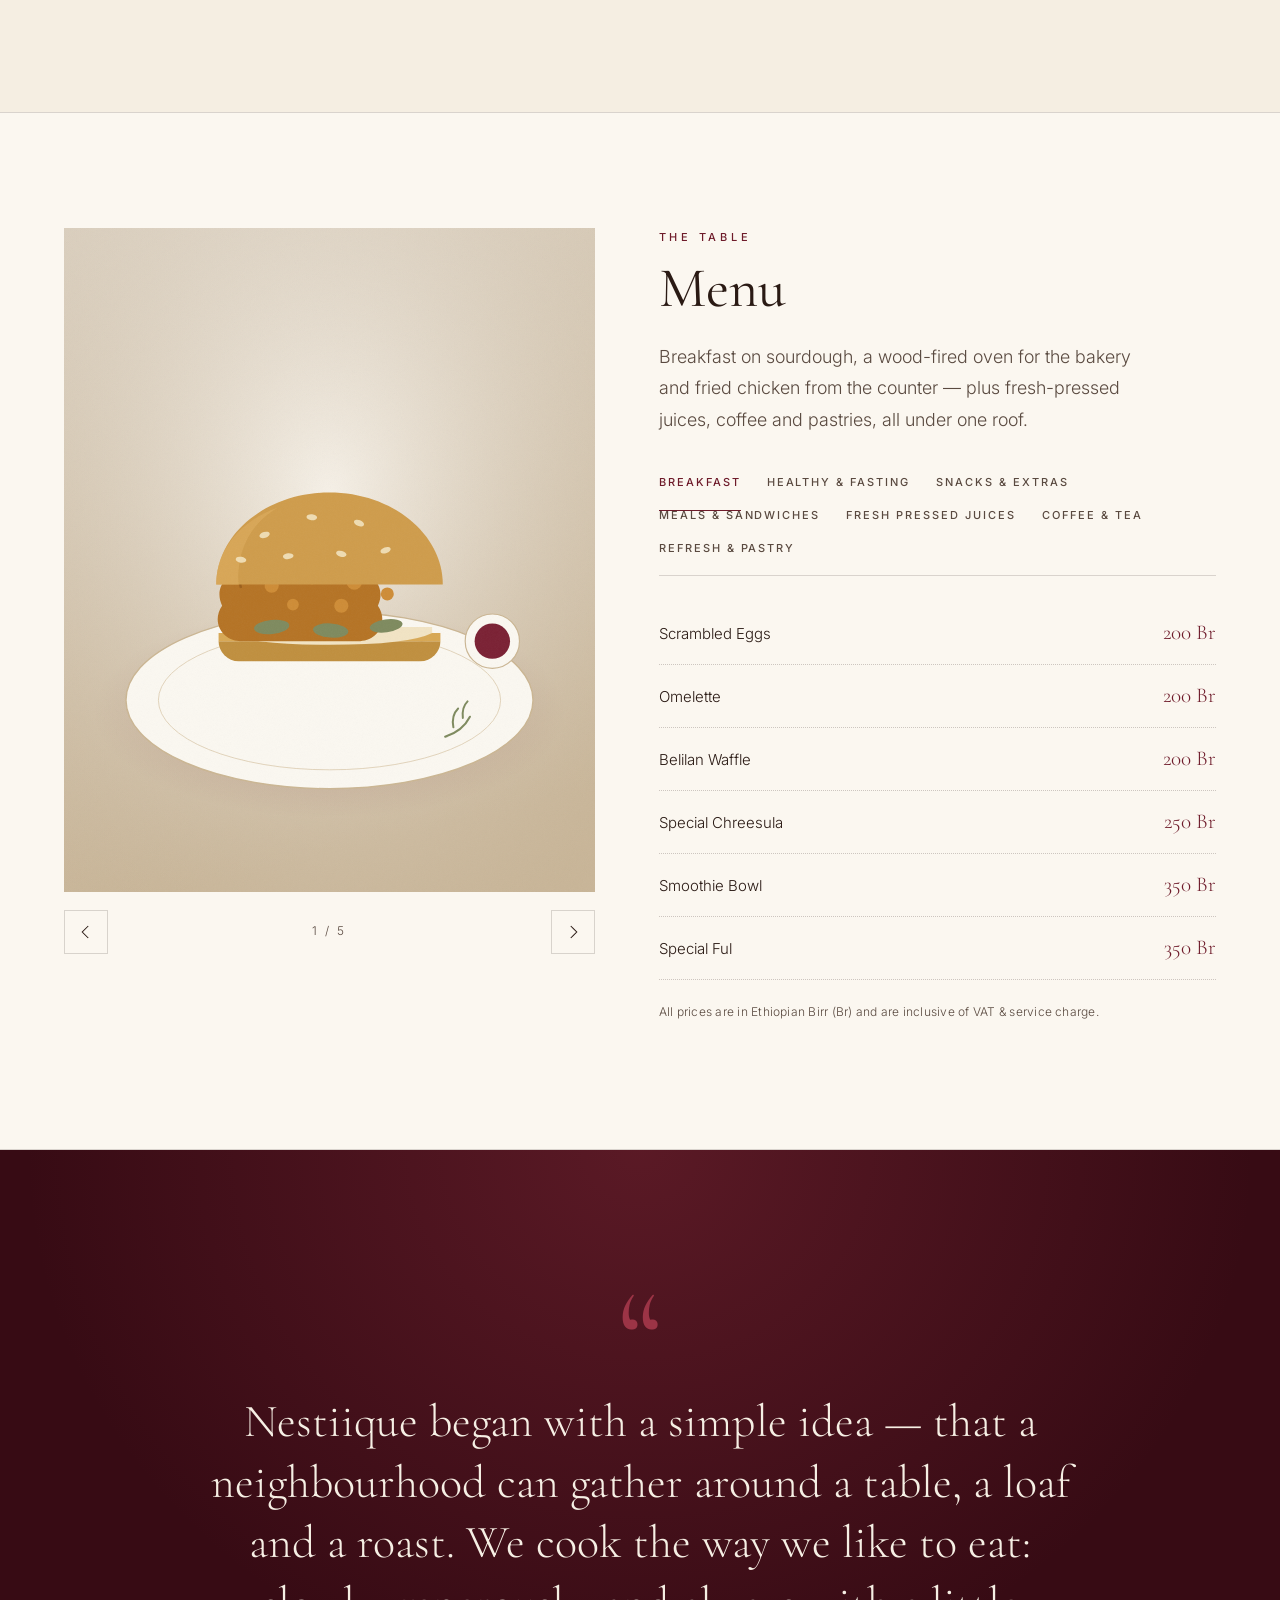
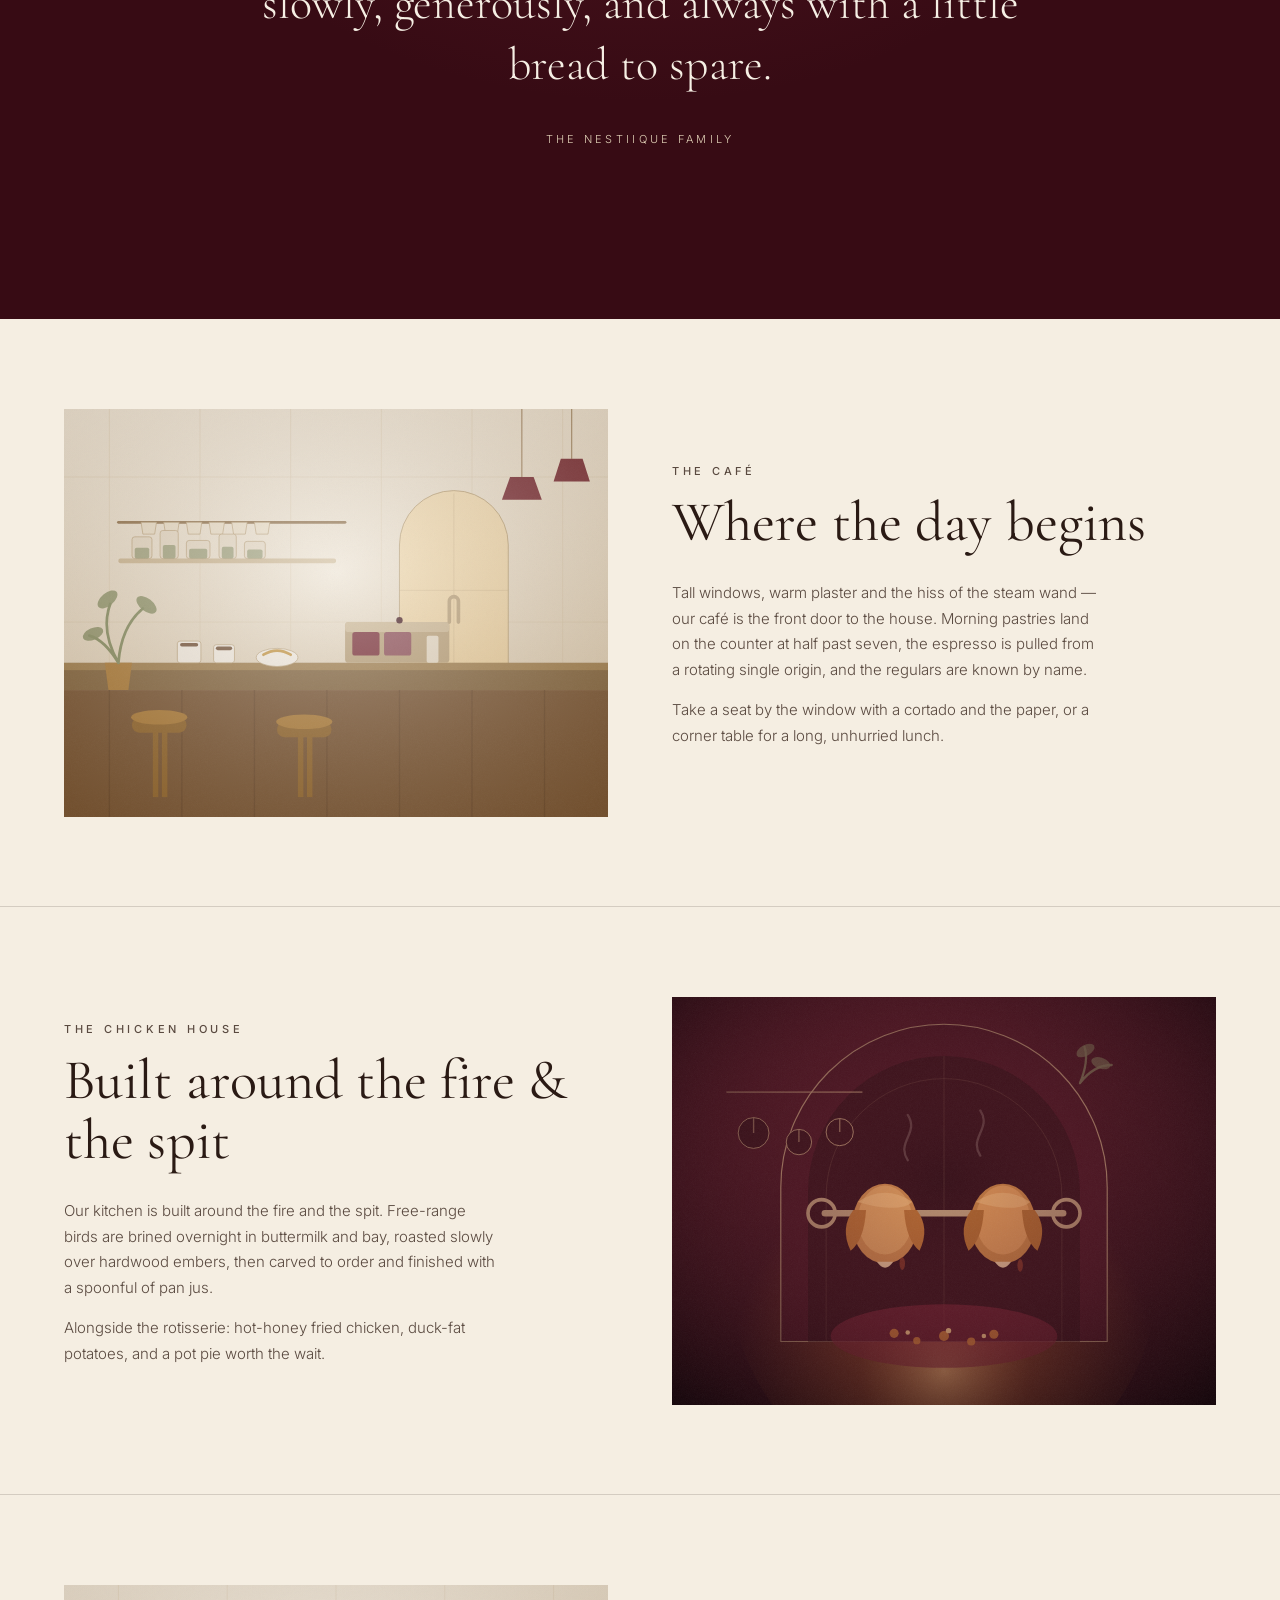
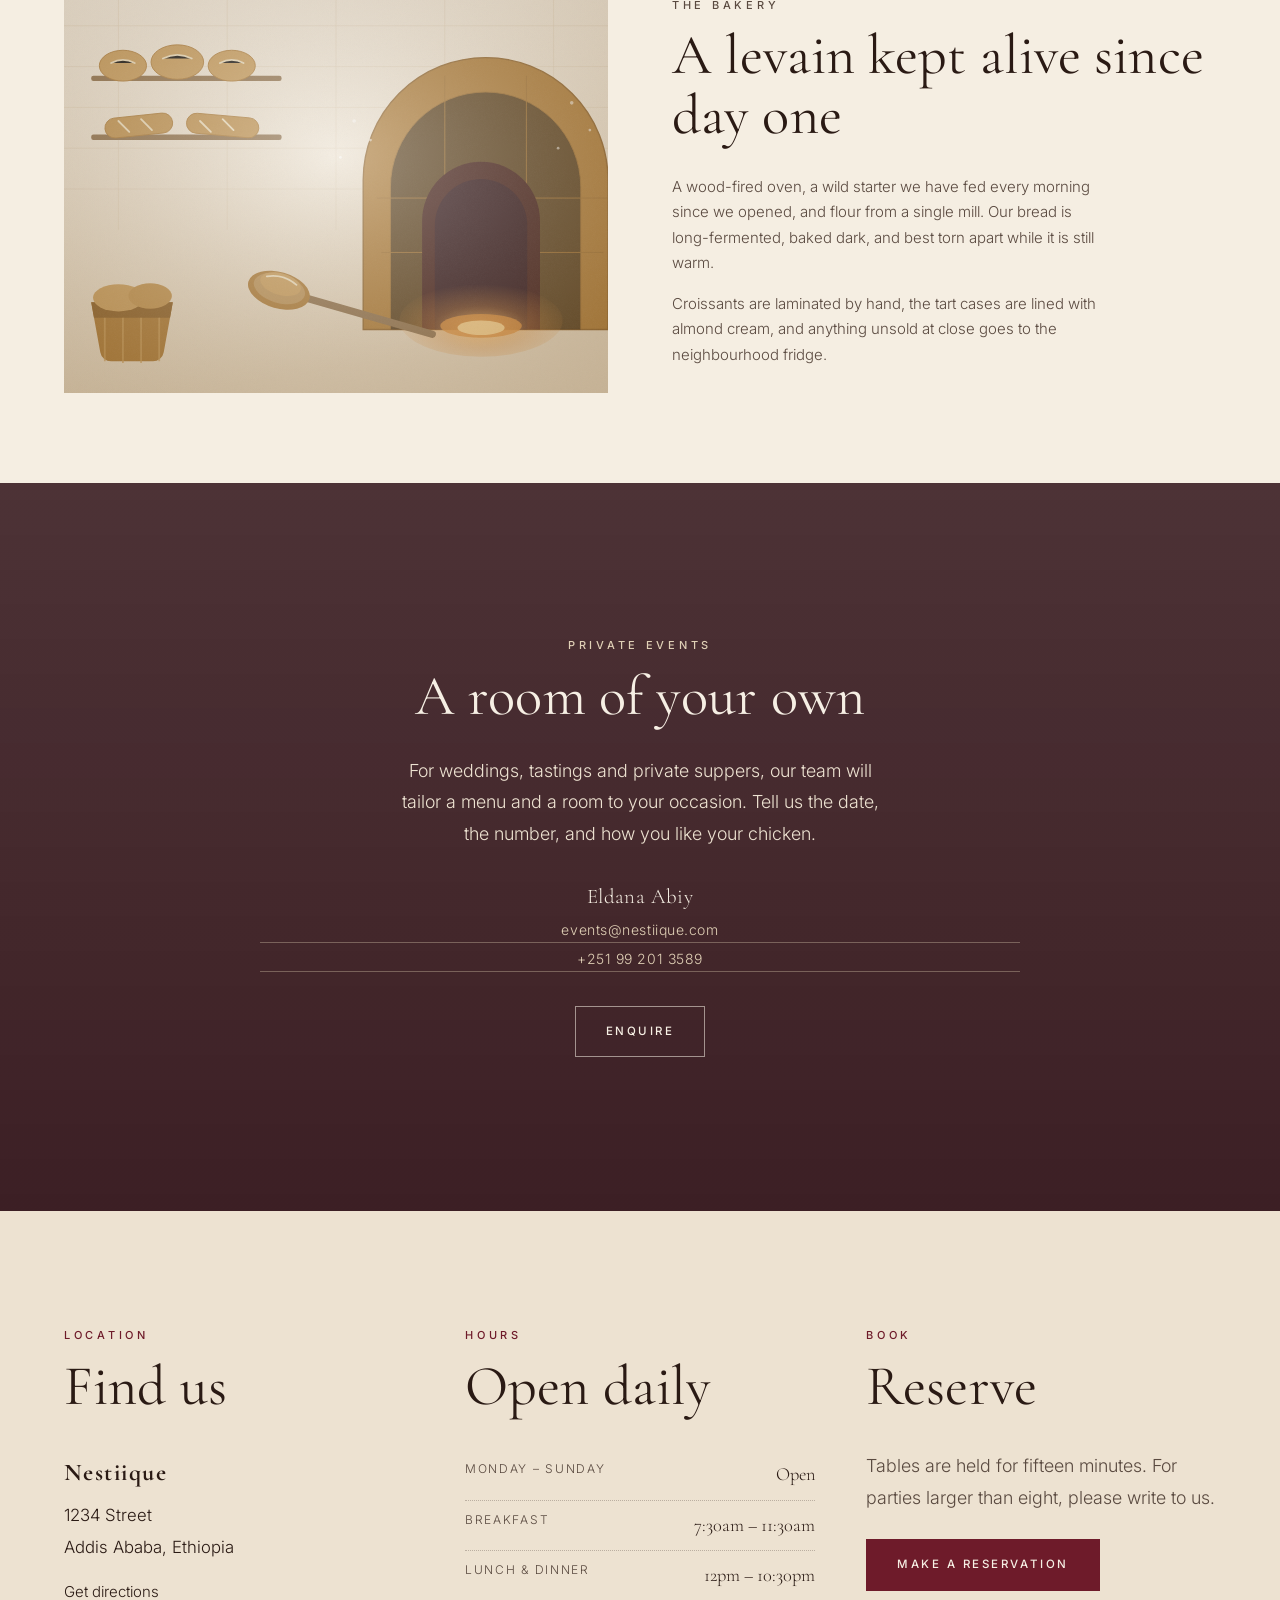
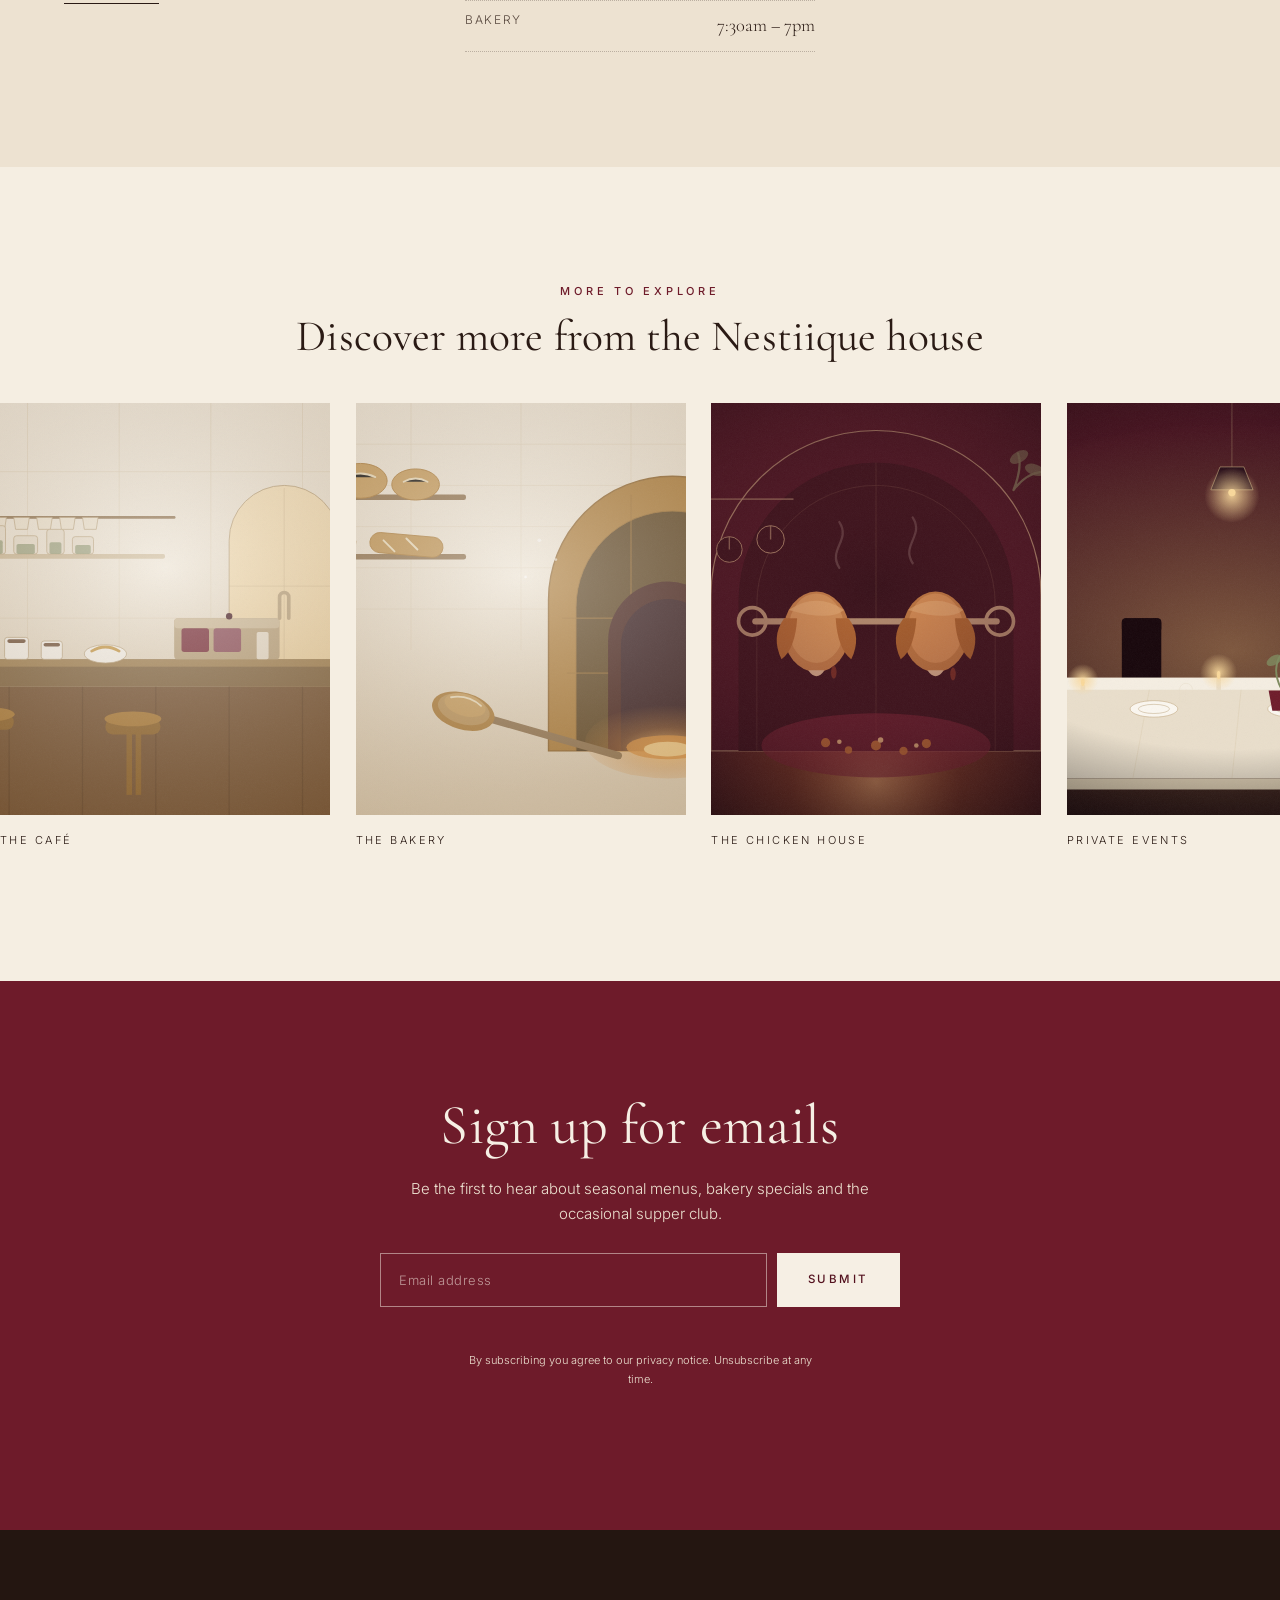
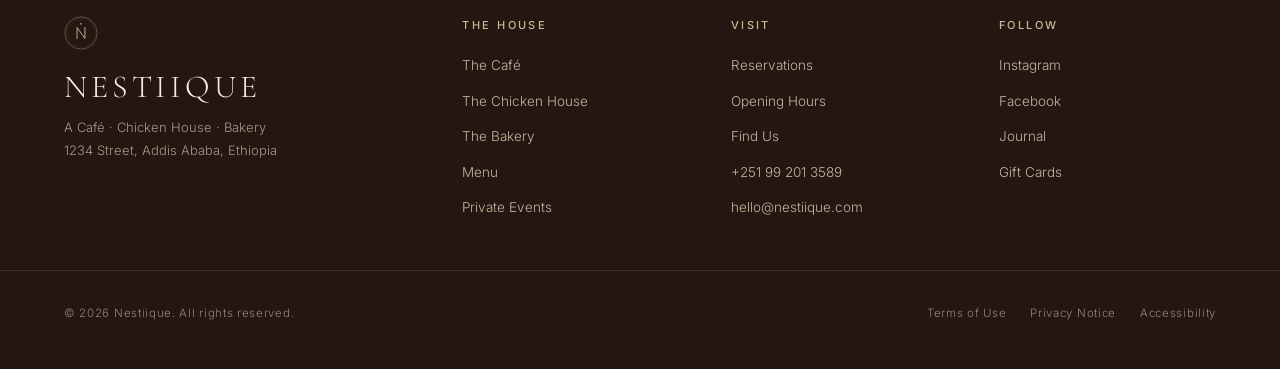
==== commit 34ff6b8b: "Replace placeholder menu with the full real menu from the printed cards - 101 items transcribed from" ====
--- a/index.html
+++ b/index.html
@@ -191,74 +191,192 @@
       <div class="menu__copy">
         <p class="eyebrow">The Table</p>
         <h2 class="display">Menu</h2>
-        <p class="lead">Slow-roasted chicken and wood-fired bread, from a Sunday brunch to a late supper — served with natural wines and classic cocktails.</p>
+        <p class="lead">Breakfast on sourdough, a wood-fired oven for the bakery and fried chicken from the counter — plus fresh-pressed juices, coffee and pastries, all under one roof.</p>
 
         <div class="menu-tabs" role="tablist" aria-label="Menu sections">
-          <button class="menu-tab is-active" role="tab" aria-selected="true" data-menu="brunch" id="tab-brunch" aria-controls="panel-brunch">Brunch</button>
-          <button class="menu-tab" role="tab" aria-selected="false" data-menu="lunch" id="tab-lunch" aria-controls="panel-lunch">Lunch &amp; Dinner</button>
-          <button class="menu-tab" role="tab" aria-selected="false" data-menu="bakery" id="tab-bakery" aria-controls="panel-bakery">Dessert &amp; Bakery</button>
+          <button class="menu-tab is-active" role="tab" aria-selected="true" data-menu="breakfast" id="tab-breakfast" aria-controls="panel-breakfast">Breakfast</button>
+          <button class="menu-tab" role="tab" aria-selected="false" data-menu="healthy" id="tab-healthy" aria-controls="panel-healthy">Healthy &amp; Fasting</button>
+          <button class="menu-tab" role="tab" aria-selected="false" data-menu="snacks" id="tab-snacks" aria-controls="panel-snacks">Snacks &amp; Extras</button>
+          <button class="menu-tab" role="tab" aria-selected="false" data-menu="meals" id="tab-meals" aria-controls="panel-meals">Meals &amp; Sandwiches</button>
+          <button class="menu-tab" role="tab" aria-selected="false" data-menu="juices" id="tab-juices" aria-controls="panel-juices">Fresh Pressed Juices</button>
           <button class="menu-tab" role="tab" aria-selected="false" data-menu="coffee" id="tab-coffee" aria-controls="panel-coffee">Coffee &amp; Tea</button>
-          <button class="menu-tab" role="tab" aria-selected="false" data-menu="drinks" id="tab-drinks" aria-controls="panel-drinks">Wine &amp; Cocktails</button>
+          <button class="menu-tab" role="tab" aria-selected="false" data-menu="refresh" id="tab-refresh" aria-controls="panel-refresh">Refresh &amp; Pastry</button>
         </div>
 
         <div class="menu-panels">
-          <div class="menu-panel is-active" id="panel-brunch" role="tabpanel" aria-labelledby="tab-brunch" tabindex="0">
-            <ul>
-              <li><span class="menu-item">Buttermilk Fried Chicken &amp; Waffles<em>maple, cultured butter</em></span><span class="menu-price">850 Br</span></li>
-              <li><span class="menu-item">Pain Perdu<em>vanilla crème, seasonal berries</em></span><span class="menu-price">650 Br</span></li>
-              <li><span class="menu-item">Soft Scrambled Eggs<em>chives, grilled sourdough</em></span><span class="menu-price">600 Br</span></li>
-              <li><span class="menu-item">Croissant Benedict<em>ham, hollandaise, watercress</em></span><span class="menu-price">780 Br</span></li>
-              <li><span class="menu-item">Avocado &amp; Poached Egg<em>chili oil, country levain</em></span><span class="menu-price">700 Br</span></li>
-              <li><span class="menu-item">Bottomless Coffee or Tea</span><span class="menu-price">350 Br</span></li>
+          <div class="menu-panel is-active" id="panel-breakfast" role="tabpanel" aria-labelledby="tab-breakfast" tabindex="0">
+            <ul>
+              <li><span class="menu-item">Scrambled Eggs</span><span class="menu-price">200 Br</span></li>
+              <li><span class="menu-item">Omelette</span><span class="menu-price">200 Br</span></li>
+              <li><span class="menu-item">Belilan Waffle</span><span class="menu-price">200 Br</span></li>
+              <li><span class="menu-item">Special Chreesula</span><span class="menu-price">250 Br</span></li>
+              <li><span class="menu-item">Smoothie Bowl</span><span class="menu-price">350 Br</span></li>
+              <li><span class="menu-item">Special Ful</span><span class="menu-price">350 Br</span></li>
             </ul>
           </div>
 
-          <div class="menu-panel" id="panel-lunch" role="tabpanel" aria-labelledby="tab-lunch" tabindex="0" hidden>
-            <ul>
-              <li><span class="menu-item">Half Rotisserie Chicken<em>pan jus, soft herbs</em></span><span class="menu-price">1,150 Br</span></li>
-              <li><span class="menu-item">Nestiique Fried Chicken<em>three pieces, hot honey</em></span><span class="menu-price">900 Br</span></li>
-              <li><span class="menu-item">Chicken Pot Pie<em>puff pastry lid, root vegetables</em></span><span class="menu-price">980 Br</span></li>
-              <li><span class="menu-item">Roast Chicken Sandwich<em>herb aioli, house pickles</em></span><span class="menu-price">750 Br</span></li>
-              <li><span class="menu-item">Market Greens<em>lemon vinaigrette, toasted seeds</em></span><span class="menu-price">550 Br</span></li>
-              <li><span class="menu-item">Duck-Fat Roast Potatoes</span><span class="menu-price">420 Br</span></li>
+          <div class="menu-panel" id="panel-healthy" role="tabpanel" aria-labelledby="tab-healthy" tabindex="0" hidden>
+            <h3 class="menu-group">Healthy Meal</h3>
+            <ul>
+              <li><span class="menu-item">Braised Chicken</span><span class="menu-price">550 Br</span></li>
+              <li><span class="menu-item">Grilled Chicken Bowl</span><span class="menu-price">350 Br</span></li>
+              <li><span class="menu-item">Grilled Fish</span><span class="menu-price">550 Br</span></li>
+              <li><span class="menu-item">Codon Belu</span><span class="menu-price">650 Br</span></li>
+              <li><span class="menu-item">Veggie Wrap</span><span class="menu-price">300 Br</span></li>
+              <li><span class="menu-item">Chicken Cutlet / Grilled Wrap</span><span class="menu-price">350 Br</span></li>
+            </ul>
+            <h3 class="menu-group">Fasting</h3>
+            <ul>
+              <li><span class="menu-item">Chickbekba</span><span class="menu-price">600 Br</span></li>
+              <li><span class="menu-item">Avocado Toast</span><span class="menu-price">300 Br</span></li>
+              <li><span class="menu-item">Vegetable Salad</span><span class="menu-price">250 Br</span></li>
             </ul>
           </div>
 
-          <div class="menu-panel" id="panel-bakery" role="tabpanel" aria-labelledby="tab-bakery" tabindex="0" hidden>
-            <ul>
-              <li><span class="menu-item">Vanilla Cheesecake<em>macerated berries</em></span><span class="menu-price">520 Br</span></li>
-              <li><span class="menu-item">Warm Chocolate Fondant<em>crème fraîche</em></span><span class="menu-price">560 Br</span></li>
-              <li><span class="menu-item">Country Sourdough Loaf<em>wild levain</em></span><span class="menu-price">380 Br</span></li>
-              <li><span class="menu-item">Butter Croissant<em>cultured Normandy butter</em></span><span class="menu-price">180 Br</span></li>
-              <li><span class="menu-item">Almond &amp; Pistachio Tart</span><span class="menu-price">430 Br</span></li>
-              <li><span class="menu-item">Pain au Chocolat</span><span class="menu-price">220 Br</span></li>
+          <div class="menu-panel" id="panel-snacks" role="tabpanel" aria-labelledby="tab-snacks" tabindex="0" hidden>
+            <h3 class="menu-group">Snacks</h3>
+            <ul>
+              <li><span class="menu-item">French Fries</span><span class="menu-price">300 Br</span></li>
+              <li><span class="menu-item">Samosa with Fries</span><span class="menu-price">350 Br</span></li>
+              <li><span class="menu-item">Chicken Wings</span><span class="menu-price">400 Br</span></li>
+            </ul>
+            <h3 class="menu-group">Take Away</h3>
+            <ul>
+              <li><span class="menu-item">Take Away Boxes</span><span class="menu-price">50 Br</span></li>
+              <li><span class="menu-item">Take Away Cups</span><span class="menu-price">50 Br</span></li>
+            </ul>
+            <h3 class="menu-group">Extras</h3>
+            <ul>
+              <li><span class="menu-item">Mayonnaise / Spice / Ita</span><span class="menu-price">15 Br</span></li>
+              <li><span class="menu-item">Ketchup</span><span class="menu-price">15 Br</span></li>
             </ul>
           </div>
 
+          <div class="menu-panel" id="panel-meals" role="tabpanel" aria-labelledby="tab-meals" tabindex="0" hidden>
+            <h3 class="menu-group">Meals</h3>
+            <ul>
+              <li><span class="menu-item">450 Meal</span><span class="menu-price">450 Br</span></li>
+              <li><span class="menu-item">370 Meal</span><span class="menu-price">370 Br</span></li>
+              <li><span class="menu-item">1100 Meal</span><span class="menu-price">1,100 Br</span></li>
+              <li><span class="menu-item">1500 Meal</span><span class="menu-price">1,500 Br</span></li>
+              <li><span class="menu-item">350 Meal</span><span class="menu-price">350 Br</span></li>
+              <li><span class="menu-item">Original Chicken</span><span class="menu-price">150 Br</span></li>
+              <li><span class="menu-item">2000 Meal</span><span class="menu-price">2,000 Br</span></li>
+              <li><span class="menu-item">Happy Family Meal</span><span class="menu-price">1,800 Br</span></li>
+              <li><span class="menu-item">250 Meal</span><span class="menu-price">250 Br</span></li>
+              <li><span class="menu-item">400 Meal</span><span class="menu-price">400 Br</span></li>
+              <li><span class="menu-item">Chicken Shawarma</span><span class="menu-price">550 Br</span></li>
+            </ul>
+            <h3 class="menu-group">Chicken Sandwiches</h3>
+            <ul>
+              <li><span class="menu-item">Classic</span><span class="menu-price">350 Br</span></li>
+              <li><span class="menu-item">Zinger</span><span class="menu-price">350 Br</span></li>
+              <li><span class="menu-item">Chicken Fillet</span><span class="menu-price">300 Br</span></li>
+              <li><span class="menu-item">Twister</span><span class="menu-price">300 Br</span></li>
+              <li><span class="menu-item">Double Mighty</span><span class="menu-price">400 Br</span></li>
+              <li><span class="menu-item">Super Spicy</span><span class="menu-price">350 Br</span></li>
+            </ul>
+            <h3 class="menu-group">Fish Sandwiches</h3>
+            <ul>
+              <li><span class="menu-item">Fish Fillet</span><span class="menu-price">350 Br</span></li>
+              <li><span class="menu-item">Hot Fish Twister</span><span class="menu-price">300 Br</span></li>
+              <li><span class="menu-item">Fish Combo Fillet</span><span class="menu-price">350 Br</span></li>
+              <li><span class="menu-item">Fish Twister</span><span class="menu-price">300 Br</span></li>
+            </ul>
+          </div>
+
+          <div class="menu-panel" id="panel-juices" role="tabpanel" aria-labelledby="tab-juices" tabindex="0" hidden>
+            <ul>
+              <li><span class="menu-item">Carrot Boost</span><span class="menu-price">280 Br</span></li>
+              <li><span class="menu-item">Avocado Detox Blend</span><span class="menu-price">300 Br</span></li>
+              <li><span class="menu-item">Mint Cooler</span><span class="menu-price">200 Br</span></li>
+              <li><span class="menu-item">Watermelon Mint</span><span class="menu-price">230 Br</span></li>
+              <li><span class="menu-item">Avocado for Detox Blend</span><span class="menu-price">200 Br</span></li>
+              <li><span class="menu-item">Pineapple Ginger</span><span class="menu-price">250 Br</span></li>
+              <li><span class="menu-item">Lemon Detox</span><span class="menu-price">200 Br</span></li>
+              <li><span class="menu-item">Pineapple Detox</span><span class="menu-price">250 Br</span></li>
+              <li><span class="menu-item">Avocado for Energy</span><span class="menu-price">200 Br</span></li>
+              <li><span class="menu-item">Fresh Avocado</span><span class="menu-price">220 Br</span></li>
+              <li><span class="menu-item">Green Date Juice</span><span class="menu-price">350 Br</span></li>
+              <li><span class="menu-item">Avocado</span><span class="menu-price">230 Br</span></li>
+              <li><span class="menu-item">Cold Plate Chicken</span><span class="menu-price">200 Br</span></li>
+              <li><span class="menu-item">Carrot Day Drink</span><span class="menu-price">200 Br</span></li>
+              <li><span class="menu-item">Fresh Juice with Lemon, Watermelon</span><span class="menu-price">250 Br</span></li>
+              <li><span class="menu-item">Mixed Avocado Fresh Juice</span><span class="menu-price">200 Br</span></li>
+              <li><span class="menu-item">Papaya</span><span class="menu-price">220 Br</span></li>
+              <li><span class="menu-item">Watermelon</span><span class="menu-price">220 Br</span></li>
+              <li><span class="menu-item">Pineapple Carrot</span><span class="menu-price">220 Br</span></li>
+            </ul>
+          </div>
+
           <div class="menu-panel" id="panel-coffee" role="tabpanel" aria-labelledby="tab-coffee" tabindex="0" hidden>
-            <ul>
-              <li><span class="menu-item">Espresso<em>single origin, rotating</em></span><span class="menu-price">180 Br</span></li>
-              <li><span class="menu-item">Cortado</span><span class="menu-price">220 Br</span></li>
-              <li><span class="menu-item">Flat White</span><span class="menu-price">240 Br</span></li>
-              <li><span class="menu-item">Filter Coffee<em>guest roaster each month</em></span><span class="menu-price">260 Br</span></li>
-              <li><span class="menu-item">Chai Latte<em>house spice blend</em></span><span class="menu-price">280 Br</span></li>
-              <li><span class="menu-item">Loose-Leaf Tea Selection</span><span class="menu-price">220 Br</span></li>
+            <h3 class="menu-group">Hot</h3>
+            <ul>
+              <li><span class="menu-item">Espresso / Double</span><span class="menu-price">70 Br</span></li>
+              <li><span class="menu-item">Latte</span><span class="menu-price">120 Br</span></li>
+              <li><span class="menu-item">Americano</span><span class="menu-price">80 Br</span></li>
+              <li><span class="menu-item">Spiris</span><span class="menu-price">65 Br</span></li>
+              <li><span class="menu-item">Macchiato</span><span class="menu-price">95 Br</span></li>
+              <li><span class="menu-item">Cappuccino</span><span class="menu-price">120 Br</span></li>
+            </ul>
+            <h3 class="menu-group">Teas</h3>
+            <ul>
+              <li><span class="menu-item">Black Tea</span><span class="menu-price">50 Br</span></li>
+              <li><span class="menu-item">Green Tea</span><span class="menu-price">70 Br</span></li>
+              <li><span class="menu-item">Matcha Tea</span><span class="menu-price">100 Br</span></li>
+              <li><span class="menu-item">Chai Latte</span><span class="menu-price">150 Br</span></li>
+              <li><span class="menu-item">Peanut Tea</span><span class="menu-price">120 Br</span></li>
+              <li><span class="menu-item">Special Tea</span><span class="menu-price">150 Br</span></li>
+            </ul>
+            <h3 class="menu-group">Herbal</h3>
+            <ul>
+              <li><span class="menu-item">Chamomile</span><span class="menu-price">80 Br</span></li>
+              <li><span class="menu-item">Peppermint</span><span class="menu-price">70 Br</span></li>
+              <li><span class="menu-item">Hibiscus</span><span class="menu-price">70 Br</span></li>
+              <li><span class="menu-item">Ginger Lemon</span><span class="menu-price">70 Br</span></li>
+            </ul>
+            <h3 class="menu-group">Cold</h3>
+            <ul>
+              <li><span class="menu-item">Iced Tea</span><span class="menu-price">100 Br</span></li>
+              <li><span class="menu-item">Iced Espresso</span><span class="menu-price">110 Br</span></li>
+              <li><span class="menu-item">Iced Latte</span><span class="menu-price">170 Br</span></li>
+              <li><span class="menu-item">Iced Macchiato</span><span class="menu-price">150 Br</span></li>
+              <li><span class="menu-item">Iced Cappuccino</span><span class="menu-price">180 Br</span></li>
+              <li><span class="menu-item">Iced Chocolate</span><span class="menu-price">180 Br</span></li>
             </ul>
           </div>
 
-          <div class="menu-panel" id="panel-drinks" role="tabpanel" aria-labelledby="tab-drinks" tabindex="0" hidden>
-            <ul>
-              <li><span class="menu-item">House Burgundy<em>by the glass</em></span><span class="menu-price">650 Br</span></li>
-              <li><span class="menu-item">Nestiique Spritz<em>bitter orange, sparkling</em></span><span class="menu-price">700 Br</span></li>
-              <li><span class="menu-item">Old Fashioned<em>rye, bitters, orange</em></span><span class="menu-price">800 Br</span></li>
-              <li><span class="menu-item">French 75<em>gin, lemon, champagne</em></span><span class="menu-price">750 Br</span></li>
-              <li><span class="menu-item">Espresso Martini</span><span class="menu-price">750 Br</span></li>
-              <li><span class="menu-item">Bottle Service<em>curated list by the sommelier</em></span><span class="menu-price">mkt</span></li>
+          <div class="menu-panel" id="panel-refresh" role="tabpanel" aria-labelledby="tab-refresh" tabindex="0" hidden>
+            <h3 class="menu-group">Refresh</h3>
+            <ul>
+              <li><span class="menu-item">Classic Mojito</span><span class="menu-price">190 Br</span></li>
+              <li><span class="menu-item">Mint Lime Mojito</span><span class="menu-price">200 Br</span></li>
+              <li><span class="menu-item">Watermelon Mojito</span><span class="menu-price">220 Br</span></li>
+              <li><span class="menu-item">Pineapple Ginger Mojito</span><span class="menu-price">220 Br</span></li>
+              <li><span class="menu-item">Virgin Pina Colada</span><span class="menu-price">200 Br</span></li>
+              <li><span class="menu-item">Classic Lemonade</span><span class="menu-price">200 Br</span></li>
+            </ul>
+            <h3 class="menu-group">Soft Drinks</h3>
+            <ul>
+              <li><span class="menu-item">Coca-Cola / Sprite</span><span class="menu-price">70 Br</span></li>
+              <li><span class="menu-item">Mirinda / Pepsi</span><span class="menu-price">70 Br</span></li>
+              <li><span class="menu-item">Novida</span><span class="menu-price">70 Br</span></li>
+              <li><span class="menu-item">Alcohol Free Drinks</span><span class="menu-price">110 Br</span></li>
+              <li><span class="menu-item">Ambo Mineral Water</span><span class="menu-price">70 Br</span></li>
+              <li><span class="menu-item">Bottled Water</span><span class="menu-price">60 Br</span></li>
+              <li><span class="menu-item">Soda, Litchi</span><span class="menu-price">70 Br</span></li>
+            </ul>
+            <h3 class="menu-group">Pastry</h3>
+            <ul>
+              <li><span class="menu-item">Tosta / Pyramid</span><span class="menu-price">2,500 Br</span></li>
+              <li><span class="menu-item">English Cake</span><span class="menu-price">140 Br</span></li>
+              <li><span class="menu-item">Cookies</span><span class="menu-price">100 Br</span></li>
+              <li><span class="menu-item">Cream Puff</span><span class="menu-price">130 Br</span></li>
             </ul>
           </div>
         </div>
 
-        <p class="menu__note">All prices are in Ethiopian Birr (Br). A discretionary service charge is added to parties of six or more.</p>
+        <p class="menu__note">All prices are in Ethiopian Birr (Br) and are inclusive of VAT &amp; service charge.</p>
       </div>
     </div>
   </section>
--- a/css/styles.css
+++ b/css/styles.css
@@ -447,6 +447,16 @@
   padding: 13px 0;
   border-bottom: 1px dotted rgba(42, 26, 20, .22);
 }
+.menu-group {
+  font-family: var(--display);
+  font-size: 1.05rem;
+  letter-spacing: .06em;
+  color: var(--burgundy-700);
+  margin: 28px 0 2px;
+  padding-bottom: 8px;
+  border-bottom: 1px solid var(--line);
+}
+.menu-panel > .menu-group:first-child { margin-top: 0; }
 .menu-item { display: flex; flex-direction: column; gap: 3px; }
 .menu-item em {
   display: block; font-style: normal; font-size: 12.5px;
@@ -457,6 +467,12 @@
   color: var(--burgundy-700); white-space: nowrap;
 }
 .menu__note { margin-top: 22px; font-size: 12px; color: var(--muted); letter-spacing: .02em; }
+
+/* Long menus: keep the dish carousel in view while reading */
+@media (min-width: 901px) {
+  .menu__grid { align-items: start; }
+  .menu__media { position: sticky; top: 110px; }
+}
 
 /* ==========================================================================
    Quote
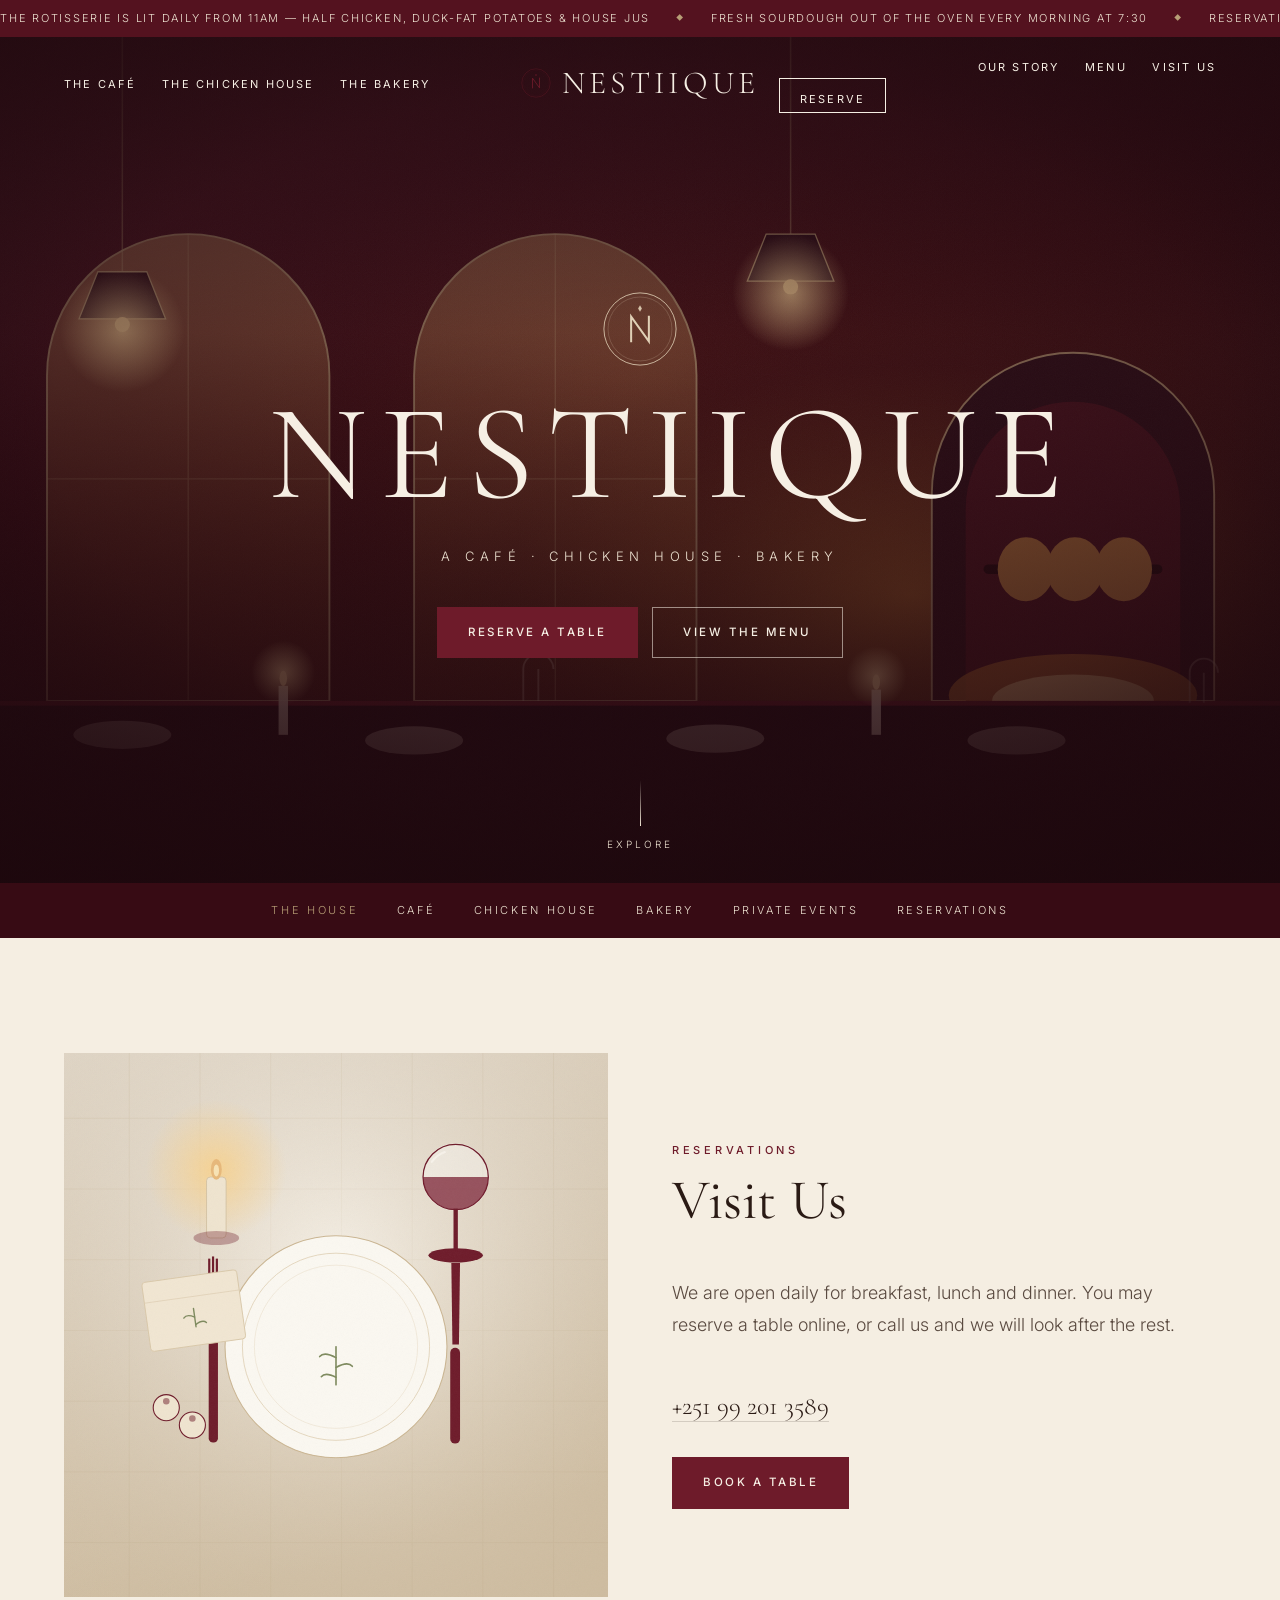
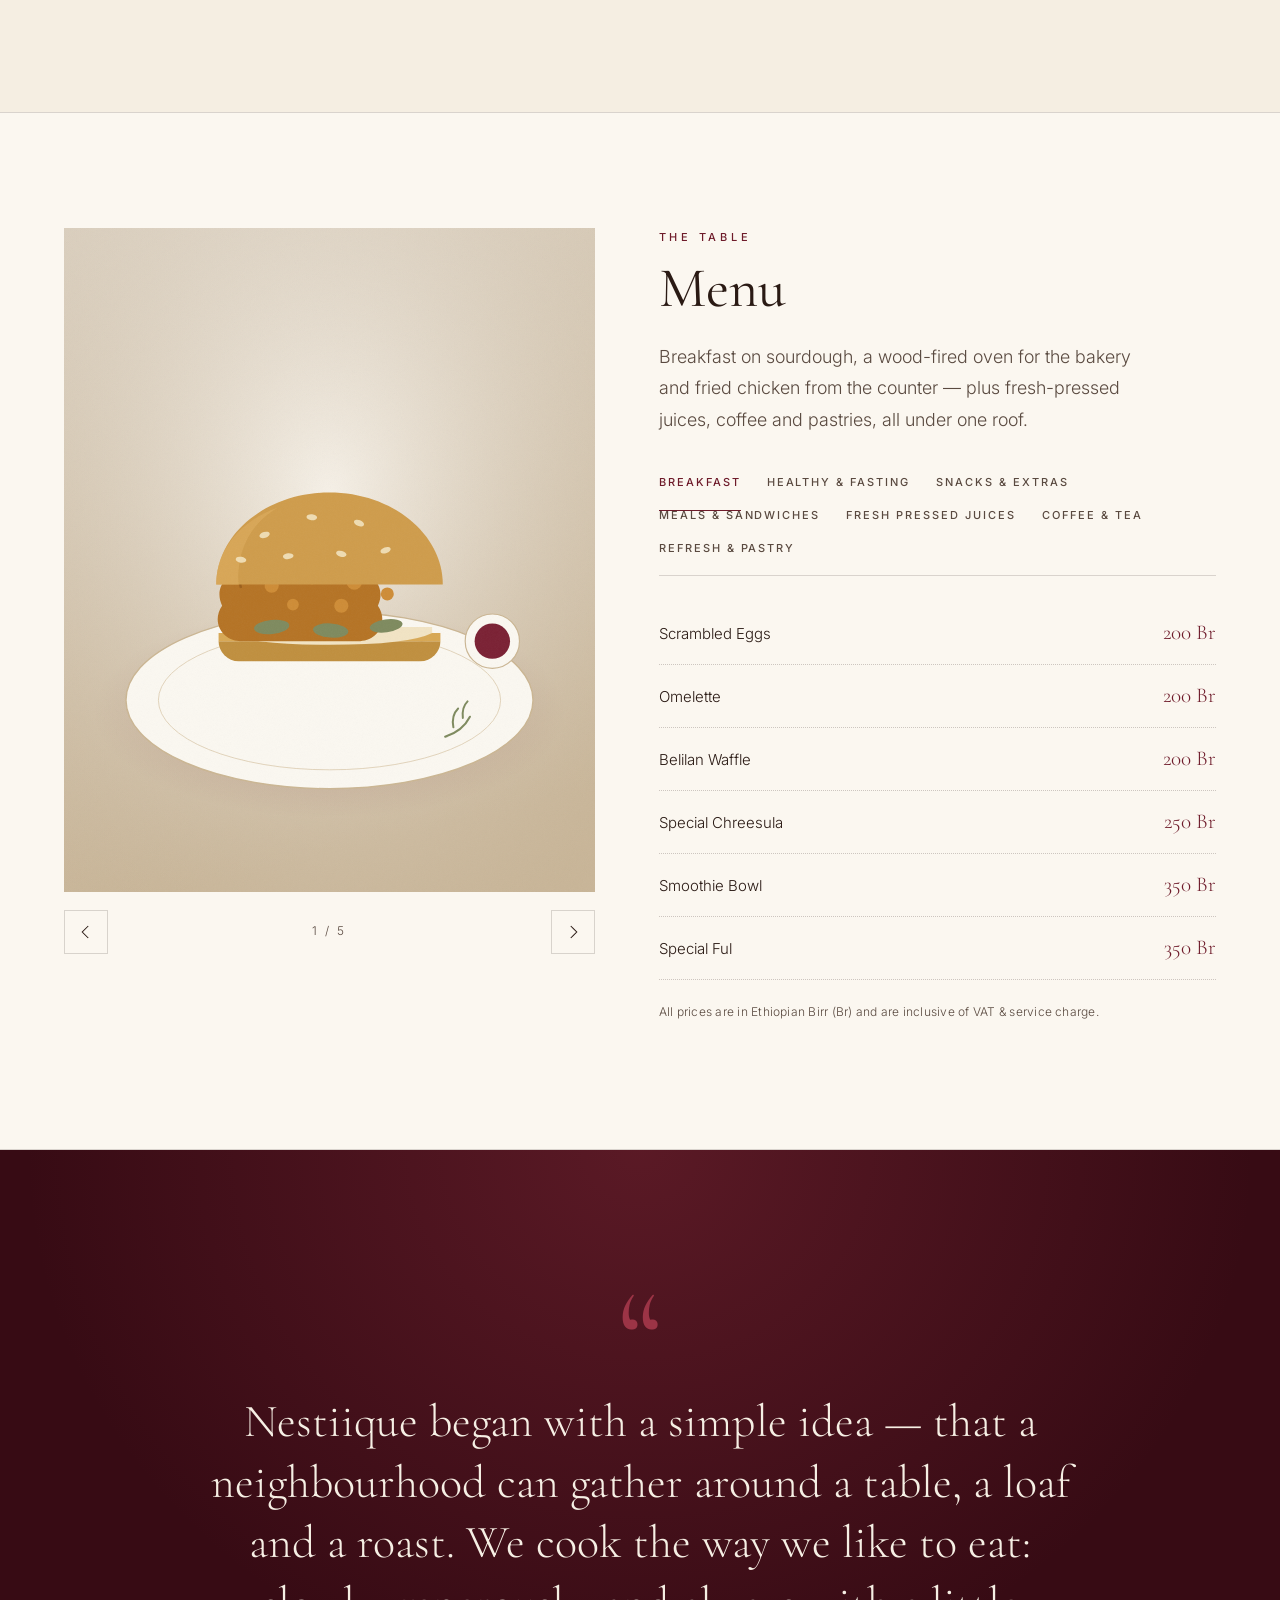
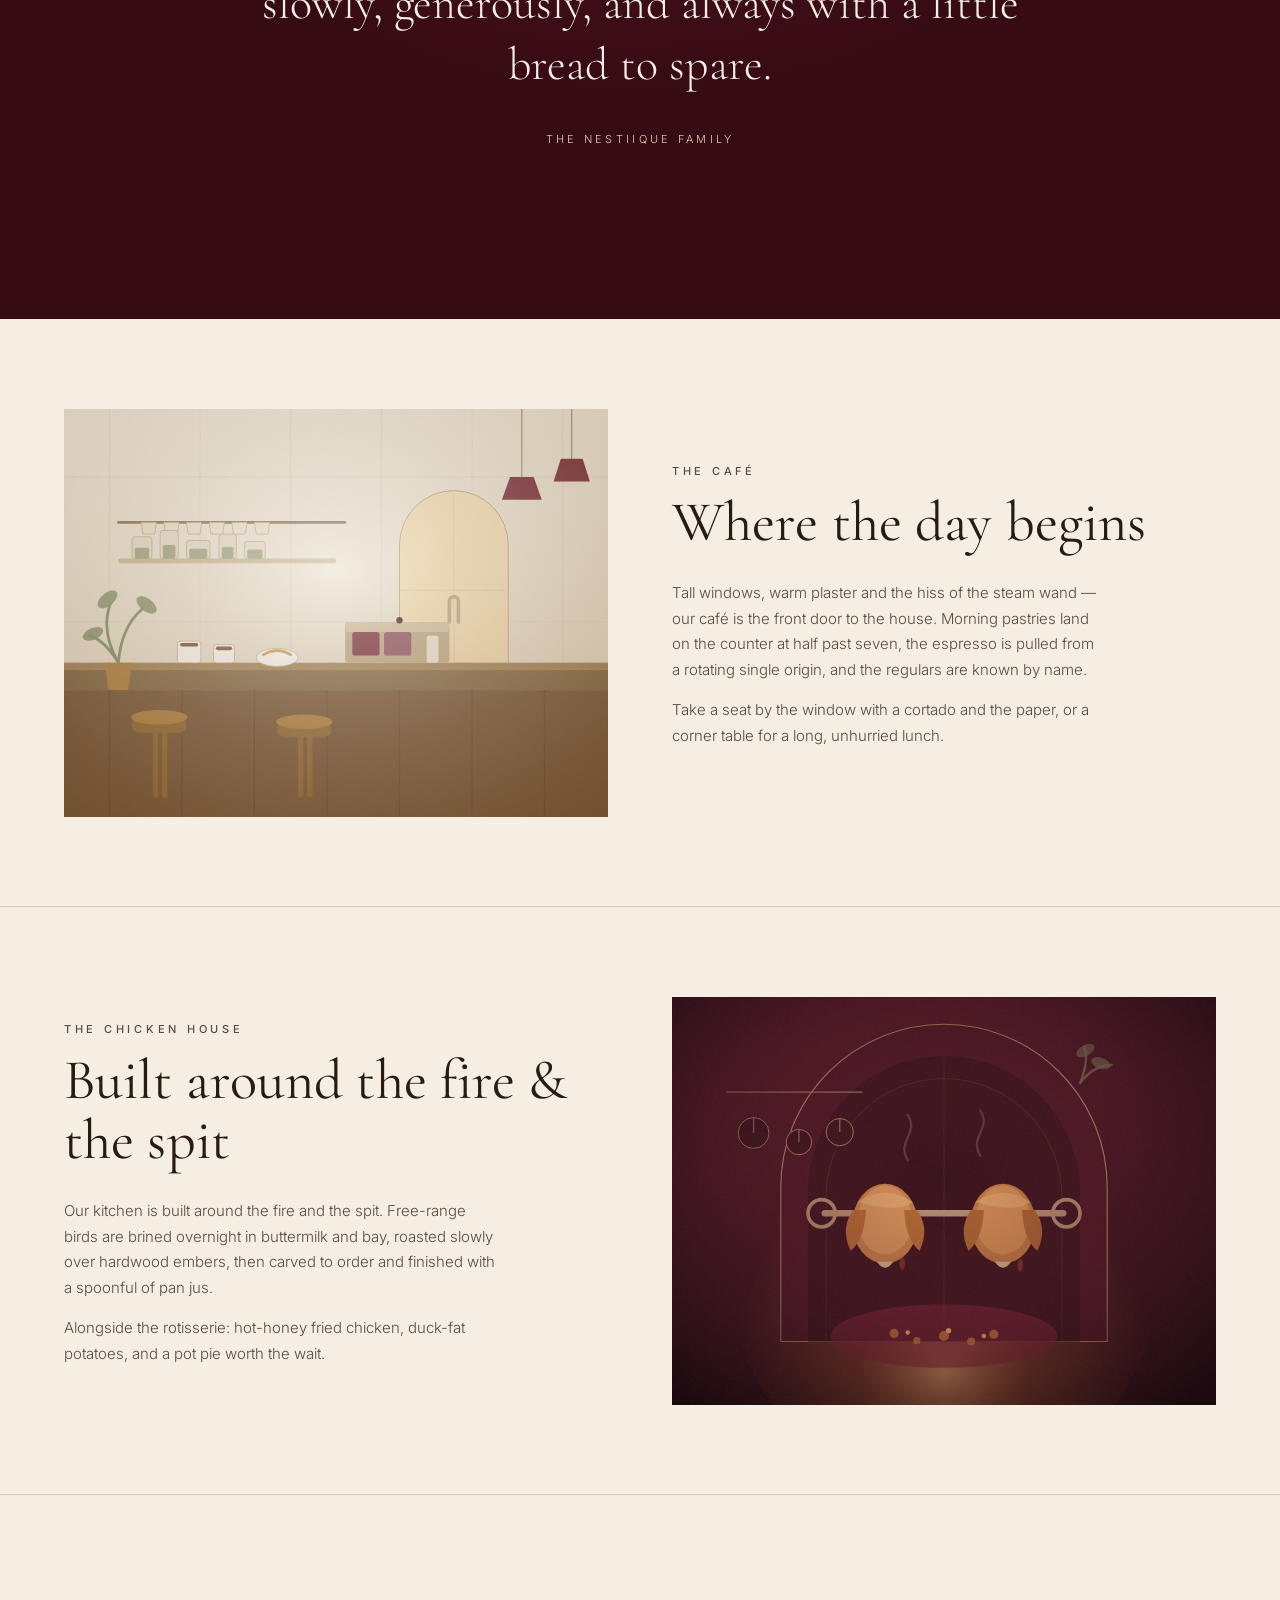
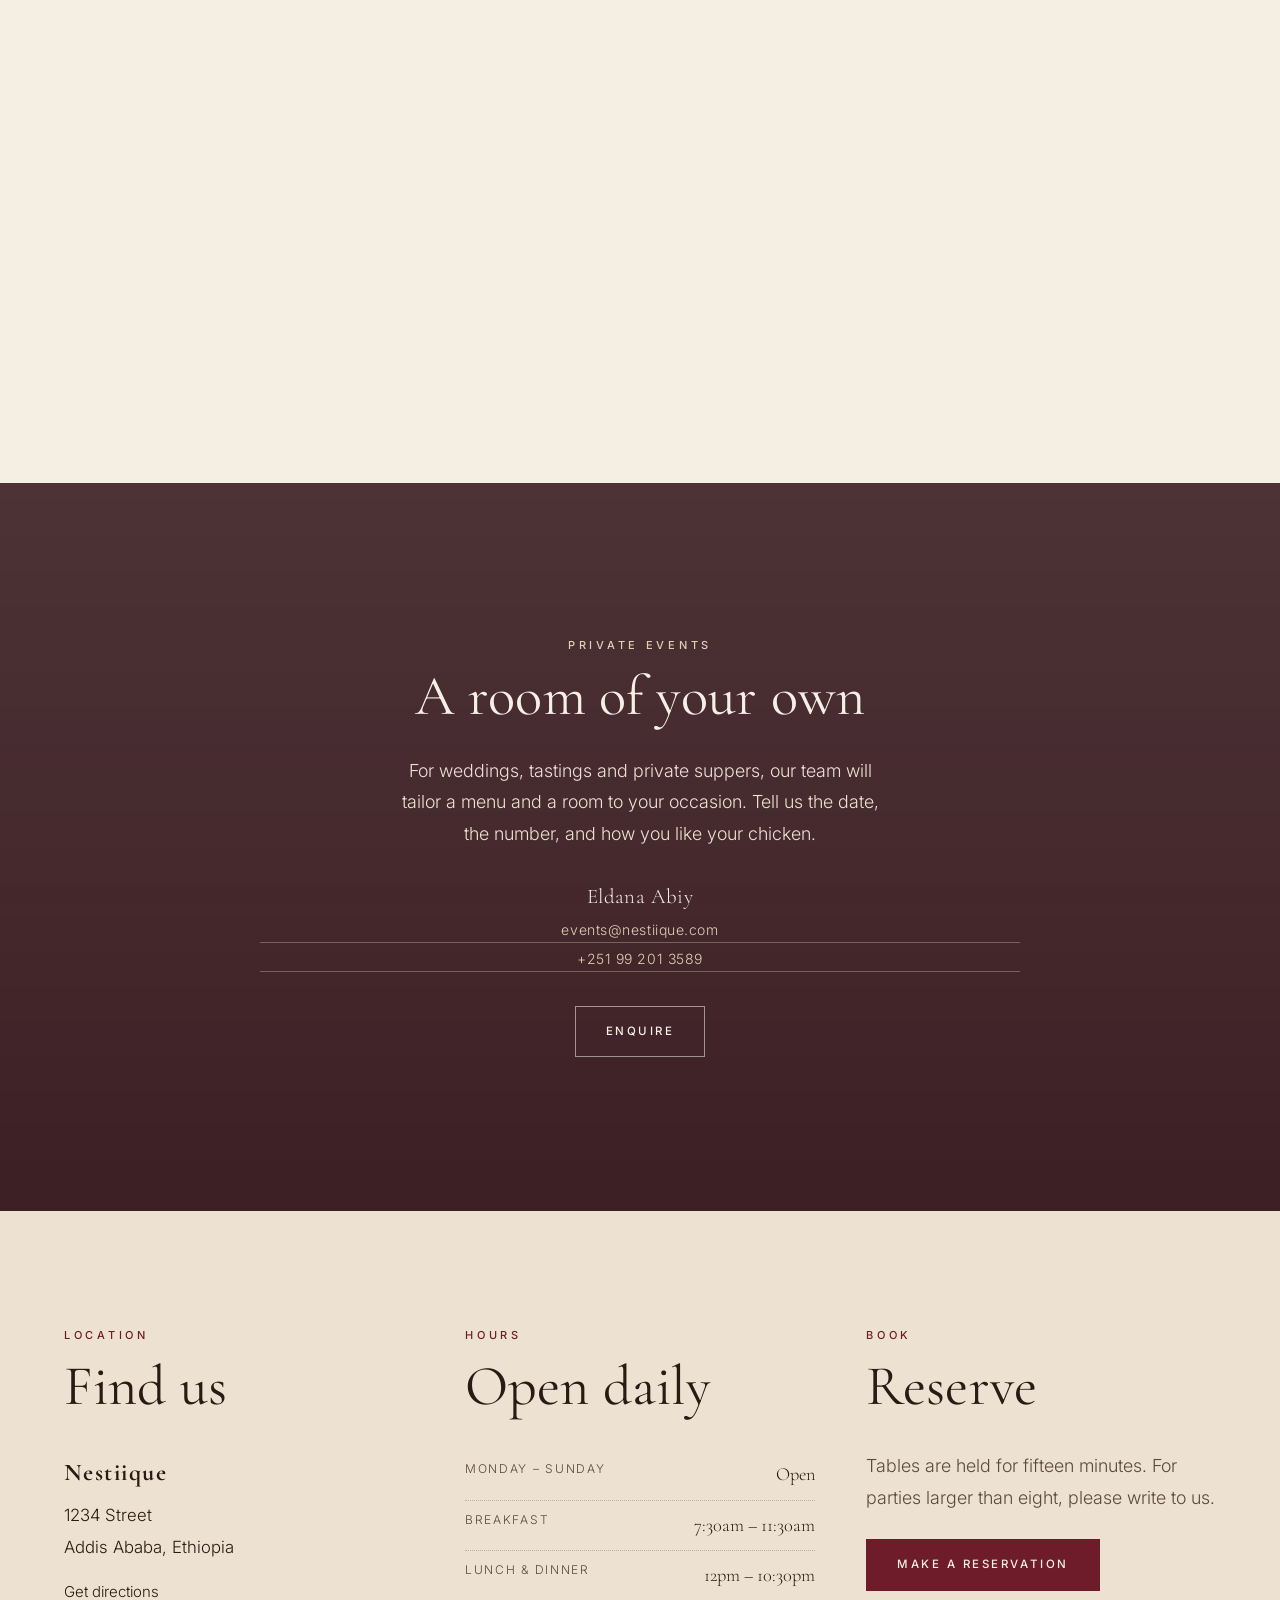
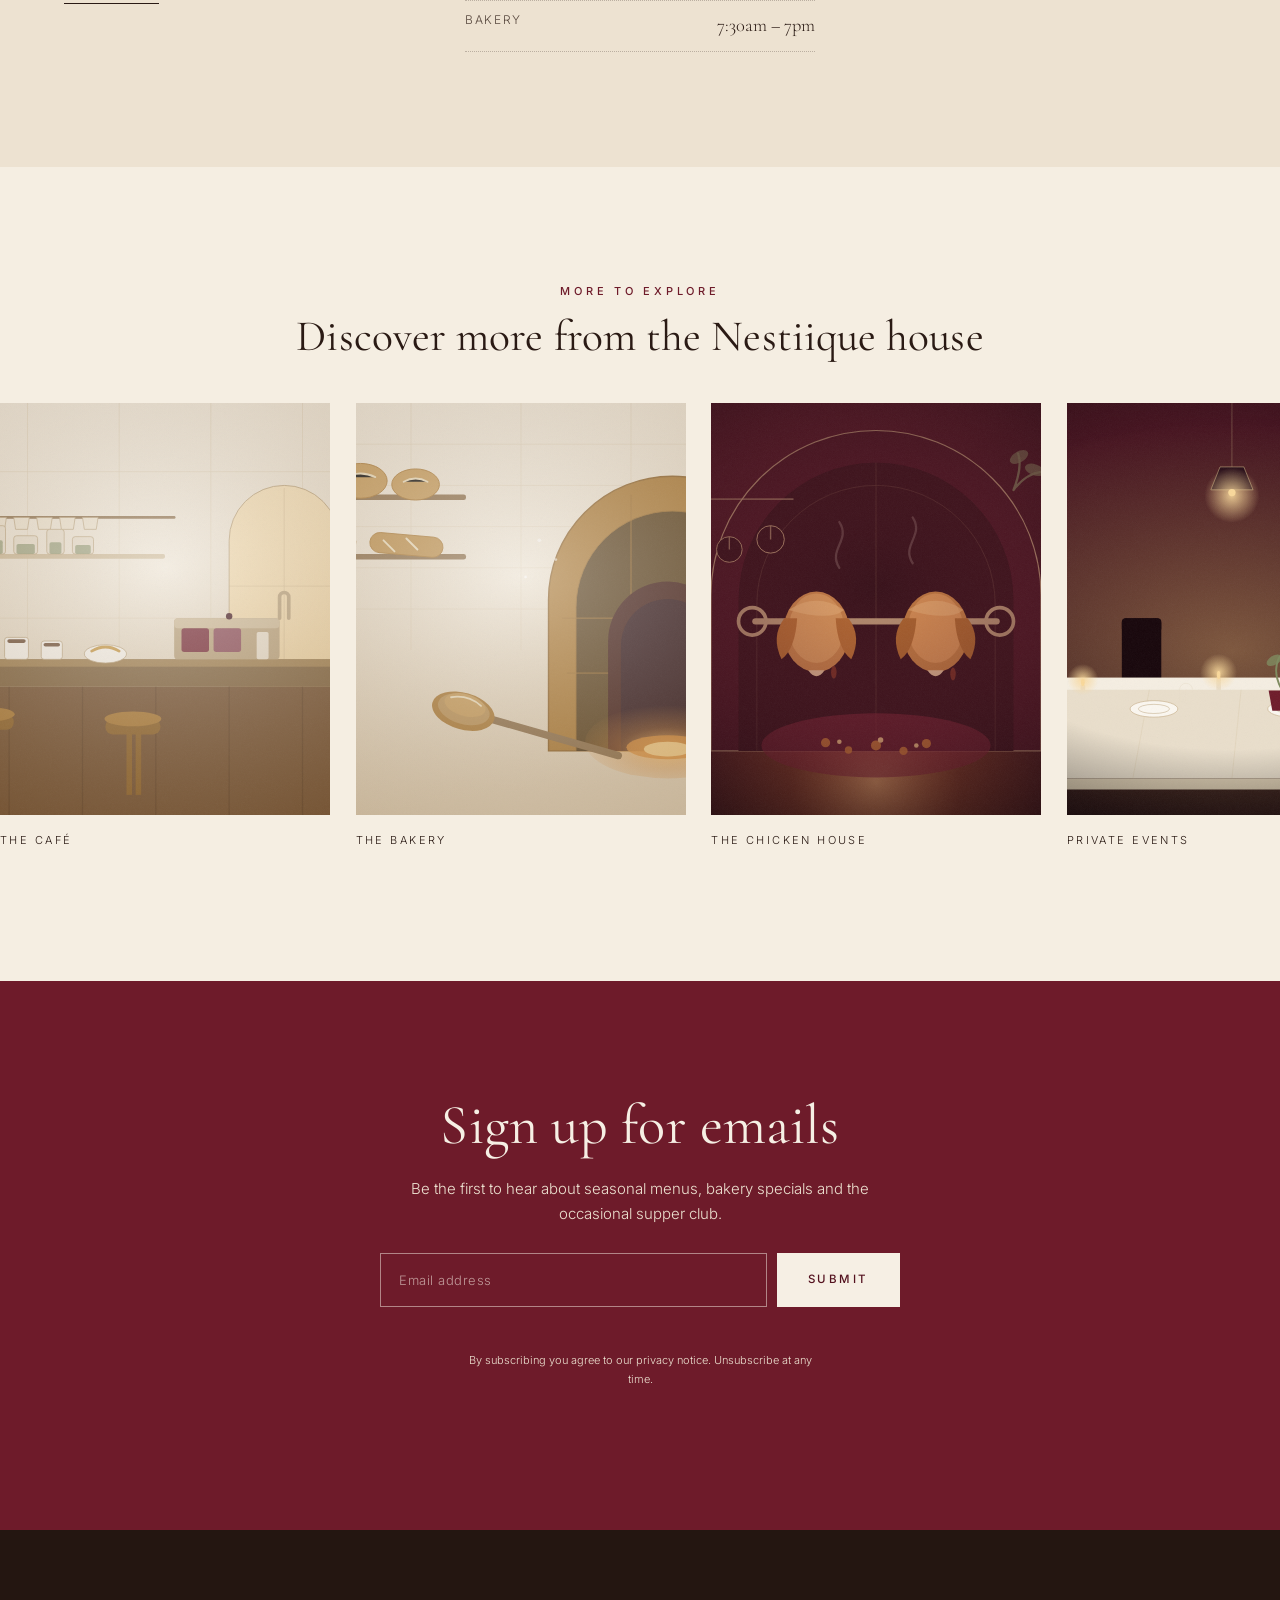
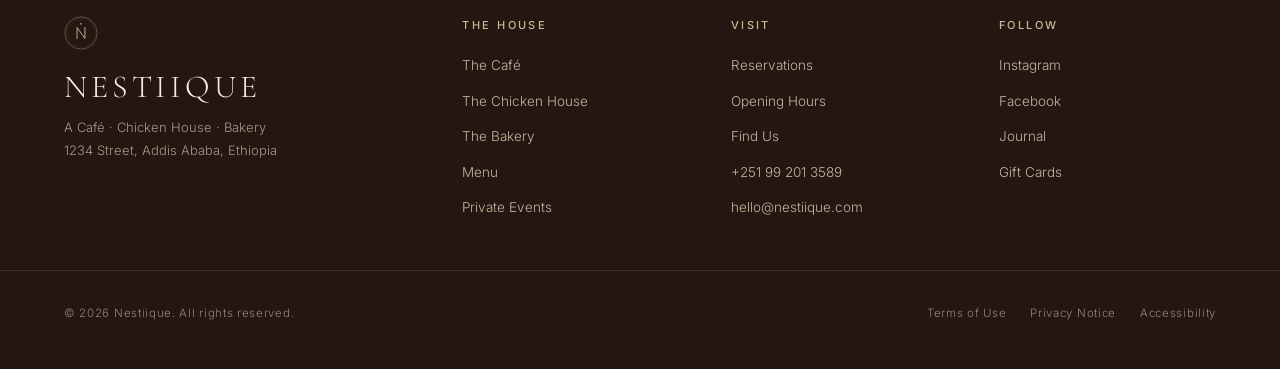
==== commit d87430e1: "Add fading intro video - assets/video/intro.mp4 (731 KB, 560x560, 6.1s) plays full-bleed on load - F" ====
--- a/index.html
+++ b/index.html
@@ -24,6 +24,11 @@
 <body>
 
 <a class="skip-link" href="#main">Skip to main content</a>
+
+<!-- ============ INTRO VIDEO ============ -->
+<div class="intro" id="intro" aria-hidden="true">
+  <video class="intro__video" id="introVideo" src="assets/video/intro.mp4" muted playsinline autoplay preload="auto" disablepictureinpicture></video>
+</div>
 
 <!-- ============ TICKER ============ -->
 <div class="ticker" role="region" aria-label="Announcements">
--- a/css/styles.css
+++ b/css/styles.css
@@ -268,6 +268,56 @@
 @keyframes fadeIn { from { opacity: 0; } to { opacity: 1; } }
 
 /* ==========================================================================
+   Intro video
+   ========================================================================== */
+.intro {
+  position: fixed;
+  inset: 0;
+  z-index: 200;
+  background: var(--espresso);
+  display: grid;
+  place-items: center;
+  overflow: hidden;
+  pointer-events: none;
+  opacity: 1;
+  transition: opacity 1.1s var(--ease), visibility 0s linear 1.1s;
+}
+.intro.is-gone {
+  opacity: 0;
+  visibility: hidden;
+}
+.intro__video {
+  display: block;
+  width: min(76vmin, 520px);
+  height: min(76vmin, 520px);
+  object-fit: cover;
+  animation: introZoom 6.5s var(--ease) both;
+}
+@keyframes introZoom {
+  from { transform: scale(1.04); }
+  to   { transform: scale(1); }
+}
+.intro__skip {
+  position: absolute;
+  right: clamp(16px, 4vw, 40px);
+  bottom: clamp(16px, 4vw, 40px);
+  pointer-events: auto;
+  background: none;
+  border: 1px solid rgba(246, 239, 228, .35);
+  color: var(--cream);
+  font-family: inherit;
+  font-size: 10px;
+  letter-spacing: .22em;
+  text-transform: uppercase;
+  padding: 10px 16px;
+  cursor: pointer;
+  opacity: .75;
+  transition: opacity .3s, border-color .3s, background .3s;
+}
+.intro__skip:hover { opacity: 1; background: rgba(246, 239, 228, .1); border-color: var(--cream); }
+.intro__skip:focus-visible { opacity: 1; outline: 2px solid var(--beige-200); outline-offset: 3px; }
+
+/* ==========================================================================
    Hero
    ========================================================================== */
 .hero {
@@ -733,4 +783,5 @@
 @media (prefers-reduced-motion: reduce) {
   * { animation-duration: .001ms !important; animation-iteration-count: 1 !important; transition-duration: .001ms !important; scroll-behavior: auto !important; }
   .reveal { opacity: 1; transform: none; }
-}
+  .intro { display: none !important; }
+}
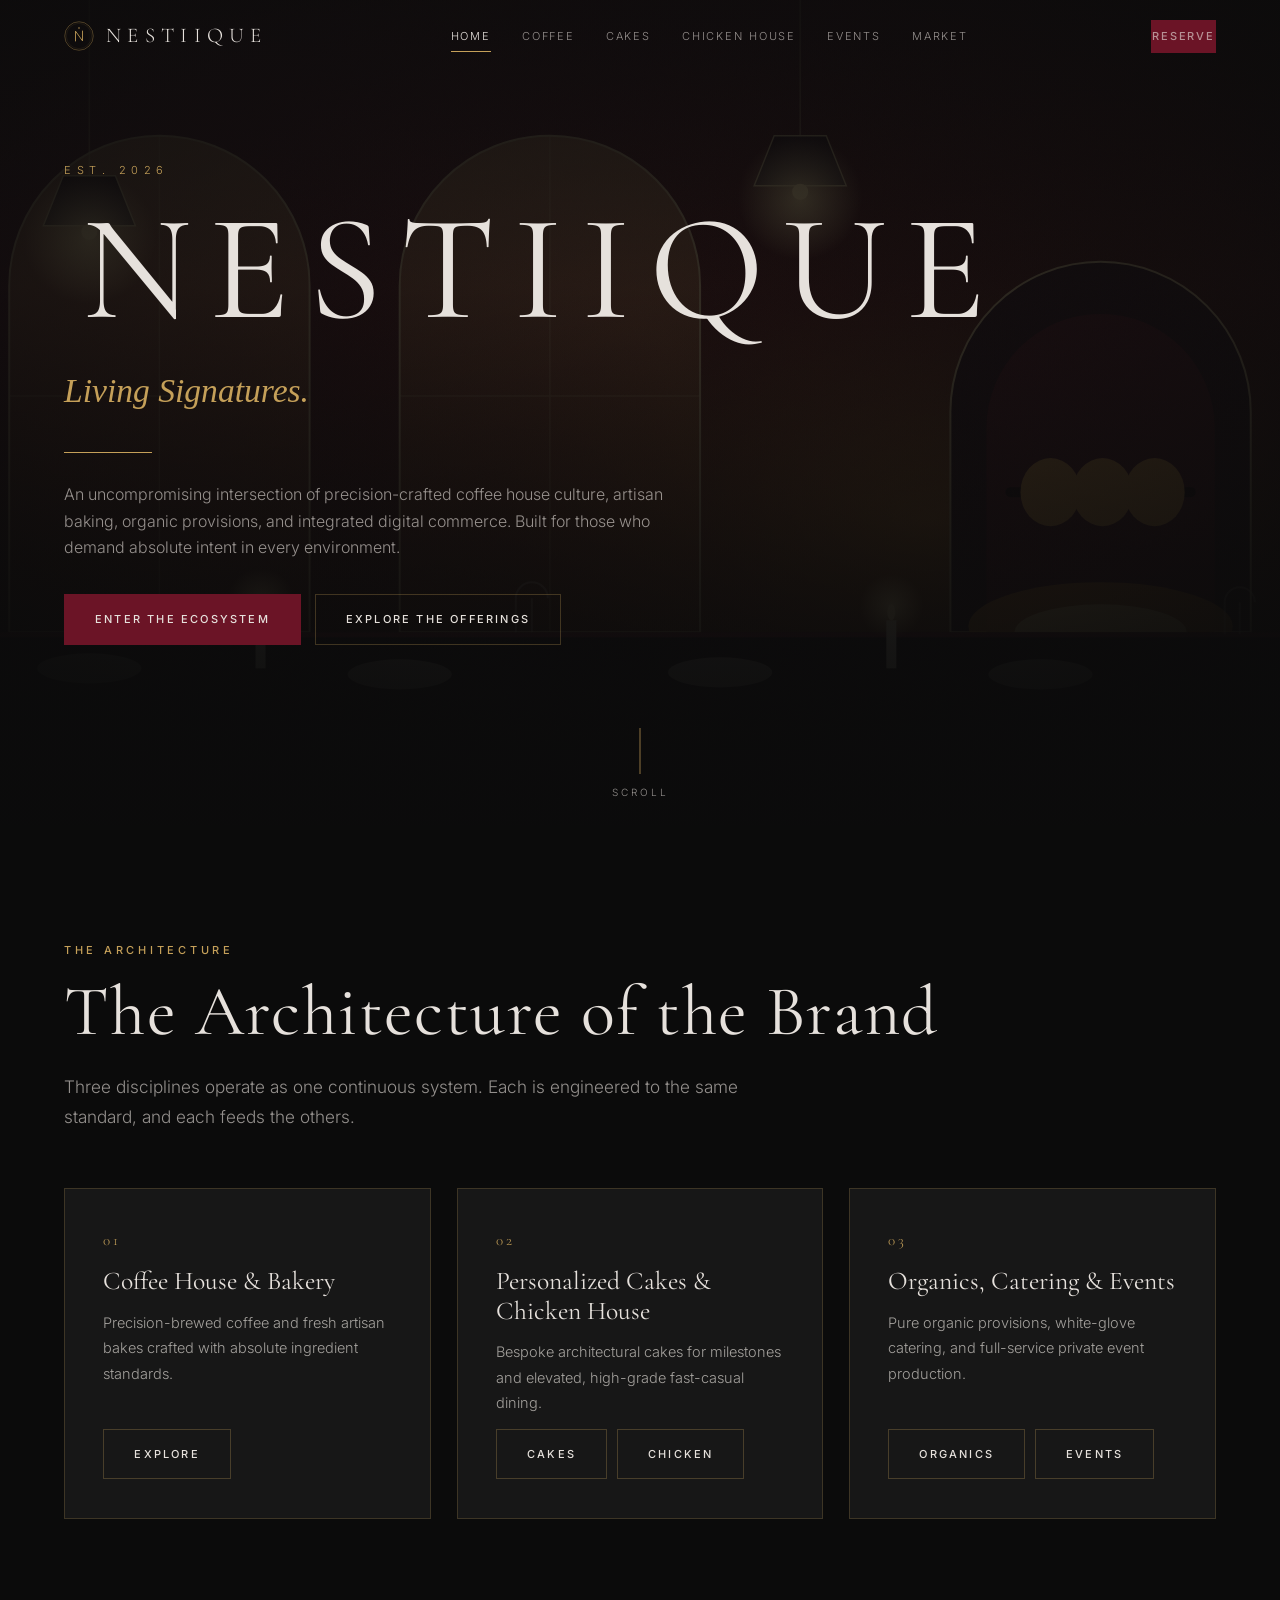
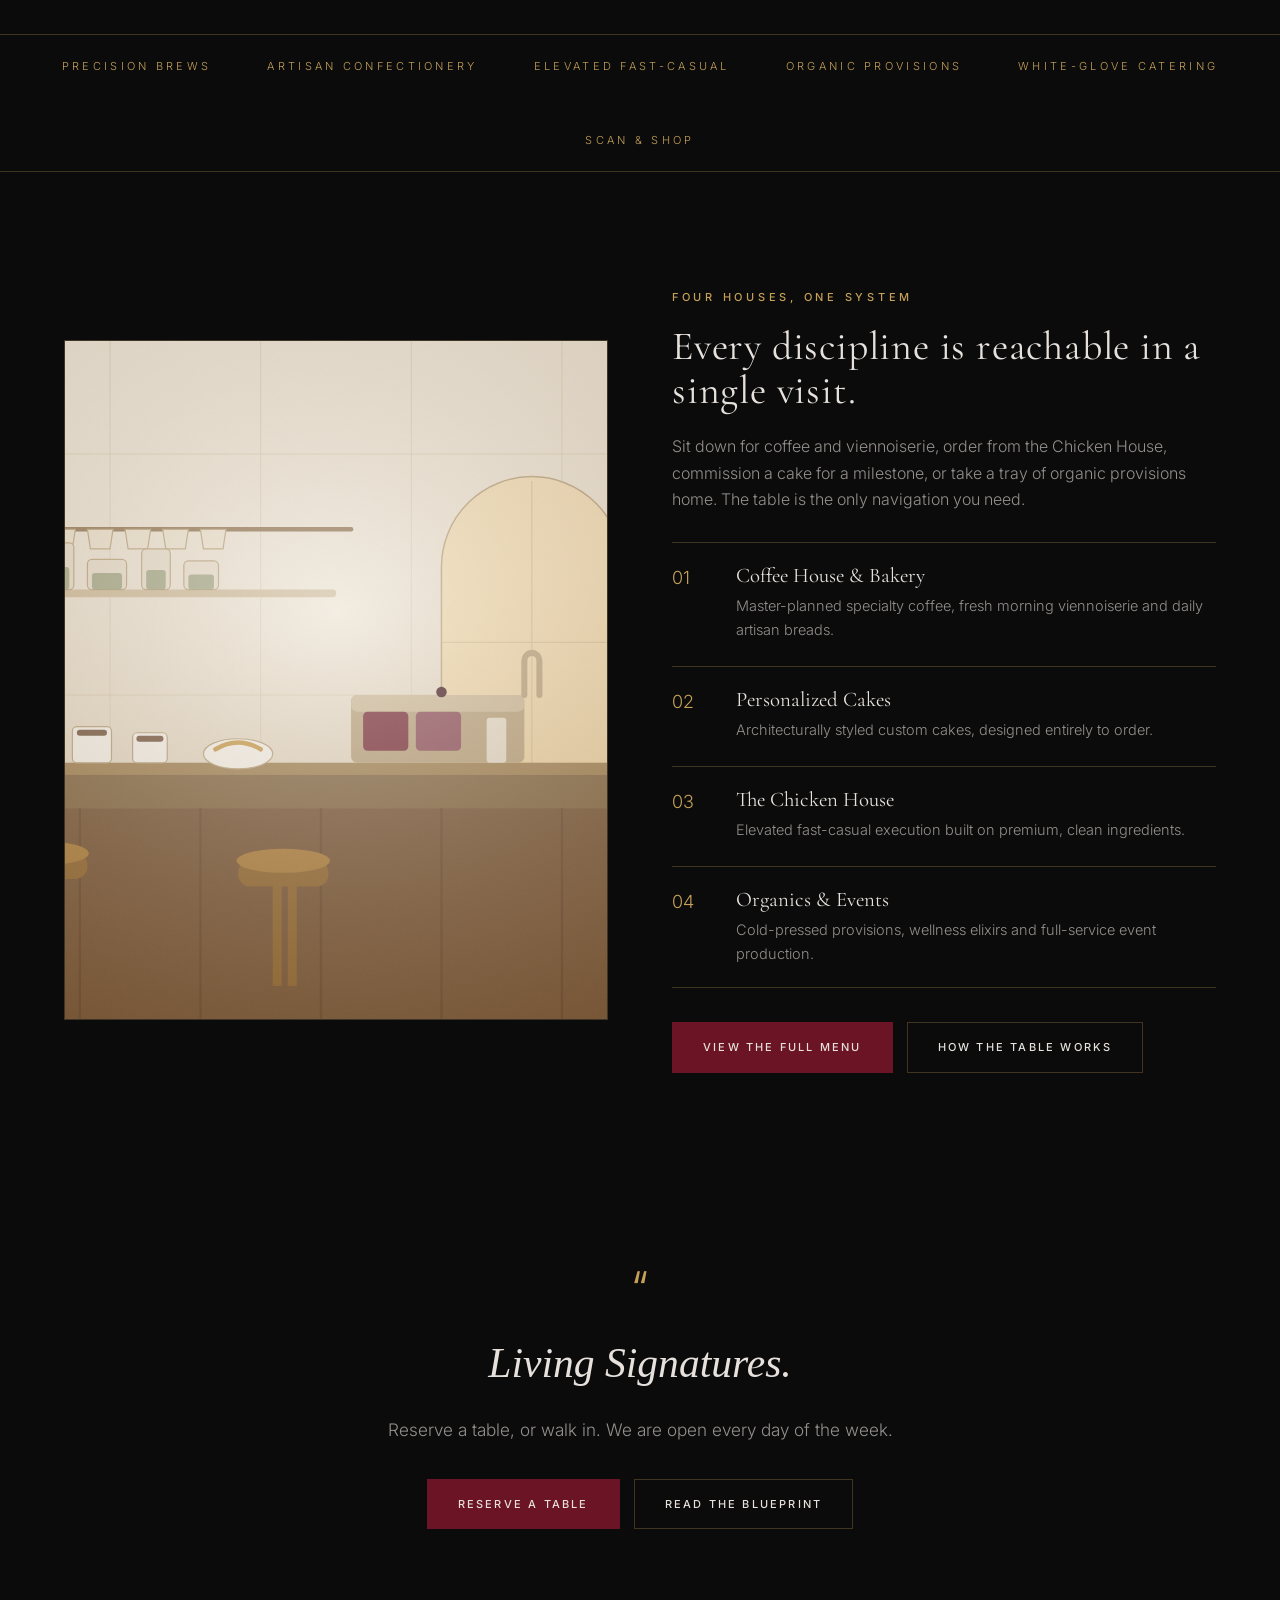
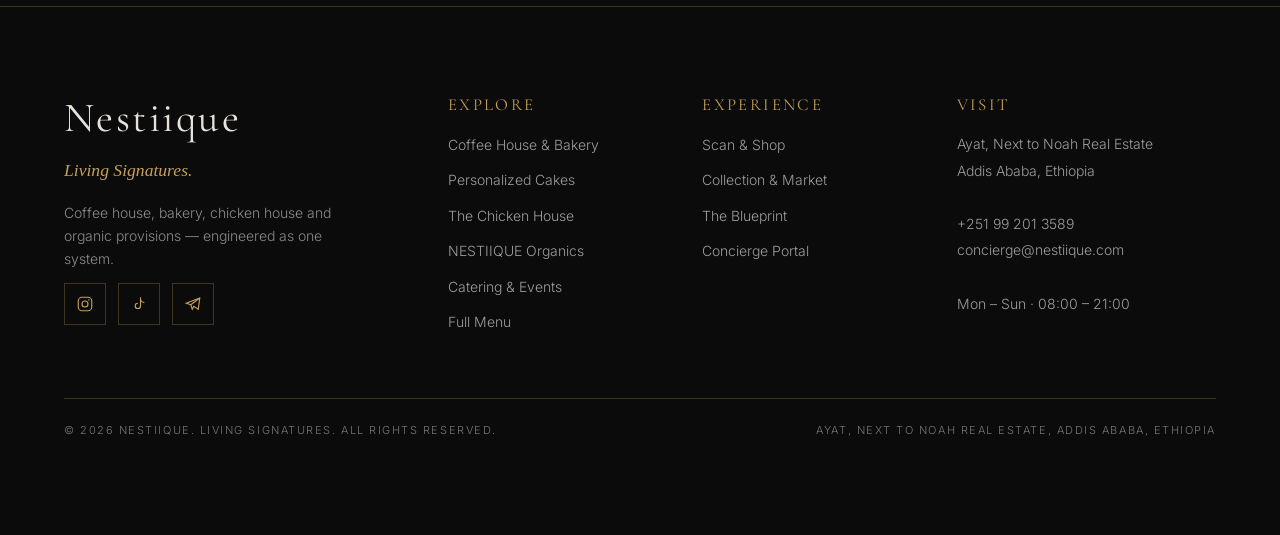
==== commit 9e8a5f8f: "Rebuild as an 11-page NESTIIQUE site on the Living Signatures system New palette and design system: " ====
--- a/index.html
+++ b/index.html
@@ -3,81 +3,55 @@
 <head>
 <meta charset="utf-8" />
 <meta name="viewport" content="width=device-width, initial-scale=1" />
-<title>Nestiique | Café · Chicken House · Bakery</title>
-<meta name="description" content="Nestiique is a café, chicken house and bakery. Slow-roasted chicken, wood-fired bread and single-origin coffee, served daily in a warm, elegant setting." />
-<meta name="theme-color" content="#6E1B2A" />
+<title>NESTIIQUE — Living Signatures</title>
+<meta name="description" content="NESTIIQUE is an uncompromising intersection of precision-crafted coffee house culture, artisan baking, organic provisions and integrated digital commerce." />
+<meta name="theme-color" content="#0B0B0B" />
+<meta name="robots" content="index, follow" />
 
 <meta property="og:type" content="website" />
-<meta property="og:title" content="Nestiique | Café · Chicken House · Bakery" />
-<meta property="og:description" content="Slow-roasted chicken, wood-fired bread and single-origin coffee — served daily." />
+<meta property="og:title" content="NESTIIQUE — Living Signatures" />
+<meta property="og:description" content="Precision-crafted coffee, artisan baking, organic provisions and integrated digital commerce." />
 <meta property="og:image" content="assets/img/hero.svg" />
 
 <link rel="icon" href="assets/img/favicon.svg" type="image/svg+xml" />
 <link rel="apple-touch-icon" href="assets/img/logo-mark.svg" />
-
 <link rel="preconnect" href="https://fonts.googleapis.com" />
 <link rel="preconnect" href="https://fonts.gstatic.com" crossorigin />
 <link href="https://fonts.googleapis.com/css2?family=Cormorant+Garamond:ital,wght@0,300;0,400;0,500;0,600;1,300;1,400&family=Inter:wght@300;400;500;600&display=swap" rel="stylesheet" />
-
 <link rel="stylesheet" href="css/styles.css" />
 </head>
-<body>
+<body class="theme-dark">
 
 <a class="skip-link" href="#main">Skip to main content</a>
 
-<!-- ============ INTRO VIDEO ============ -->
+<!-- Intro video: plays once, then fades away -->
 <div class="intro" id="intro" aria-hidden="true">
   <video class="intro__video" id="introVideo" src="assets/video/intro.mp4" muted playsinline autoplay preload="auto" disablepictureinpicture></video>
 </div>
 
-<!-- ============ TICKER ============ -->
-<div class="ticker" role="region" aria-label="Announcements">
-  <div class="ticker__track">
-    <span class="ticker__item">The rotisserie is lit daily from 11am — half chicken, duck-fat potatoes &amp; house jus</span>
-    <span class="ticker__dot" aria-hidden="true">◆</span>
-    <span class="ticker__item">Fresh sourdough out of the oven every morning at 7:30</span>
-    <span class="ticker__dot" aria-hidden="true">◆</span>
-    <span class="ticker__item">Reservations now open for the courtyard — book a table online</span>
-    <span class="ticker__dot" aria-hidden="true">◆</span>
-    <span class="ticker__item">The rotisserie is lit daily from 11am — half chicken, duck-fat potatoes &amp; house jus</span>
-    <span class="ticker__dot" aria-hidden="true">◆</span>
-    <span class="ticker__item">Fresh sourdough out of the oven every morning at 7:30</span>
-    <span class="ticker__dot" aria-hidden="true">◆</span>
-    <span class="ticker__item">Reservations now open for the courtyard — book a table online</span>
-    <span class="ticker__dot" aria-hidden="true">◆</span>
-  </div>
-</div>
-
-<!-- ============ HEADER ============ -->
 <header class="site-header" id="siteHeader">
   <div class="site-header__inner">
-    <nav class="nav nav--left" aria-label="Primary">
-      <ul>
-        <li><a href="#cafe">The Café</a></li>
-        <li><a href="#chicken-house">The Chicken House</a></li>
-        <li><a href="#bakery">The Bakery</a></li>
-      </ul>
-    </nav>
-
-    <a class="brand" href="#top" aria-label="Nestiique home">
-      <span class="brand__mark" aria-hidden="true">
-        <svg class="crest" viewBox="0 0 120 120" width="30" height="30" focusable="false">
-          <circle cx="60" cy="60" r="57" fill="none" stroke="currentColor" stroke-width="1.4"/>
-          <circle cx="60" cy="60" r="50.5" fill="none" stroke="currentColor" stroke-width="0.7" opacity="0.55"/>
-          <path d="M46 79.5V40.5L74 79.5V40.5" fill="none" stroke="currentColor" stroke-width="3.4" stroke-linecap="square"/>
-          <path d="M60 22.5l3 5.1-3 5.1-3-5.1z" fill="currentColor" opacity="0.9"/>
-        </svg>
-      </span>
+    <a class="brand" href="index.html" aria-label="NESTIIQUE home">
+      <svg class="brand__mark" viewBox="0 0 120 120" aria-hidden="true" focusable="false">
+        <circle cx="60" cy="60" r="57" fill="none" stroke="currentColor" stroke-width="1.4"/>
+        <circle cx="60" cy="60" r="50.5" fill="none" stroke="currentColor" stroke-width="0.7" opacity="0.55"/>
+        <path d="M46 79.5V40.5L74 79.5V40.5" fill="none" stroke="currentColor" stroke-width="3.4" stroke-linecap="square"/>
+        <path d="M60 22.5l3 5.1-3 5.1-3-5.1z" fill="currentColor" opacity="0.9"/>
+      </svg>
       <span class="brand__word">Nestiique</span>
     </a>
 
-    <nav class="nav nav--right" aria-label="Secondary">
-      <ul>
-        <li><a href="#story">Our Story</a></li>
-        <li><a href="#menu">Menu</a></li>
-        <li><a href="#visit">Visit Us</a></li>
-      </ul>
-      <a class="btn btn--sm btn--outline js-reserve" href="#visit">Reserve</a>
+    <nav class="nav" aria-label="Primary">
+      <a href="index.html" aria-current="page">Home</a>
+      <a href="coffee.html">Coffee</a>
+      <a href="cakes.html">Cakes</a>
+      <a href="chicken.html">Chicken House</a>
+      <a href="events.html">Events</a>
+      <a href="market.html">Market</a>
+    </nav>
+
+    <nav class="nav" aria-label="Secondary">
+      <a class="btn btn--sm btn--primary js-reserve" href="#main">Reserve</a>
       <button class="nav-toggle" id="navToggle" aria-expanded="false" aria-controls="mobileMenu" aria-label="Open menu">
         <span></span><span></span><span></span>
       </button>
@@ -85,22 +59,25 @@
   </div>
 </header>
 
-<!-- ============ MOBILE MENU ============ -->
 <div class="mobile-menu" id="mobileMenu" hidden>
   <nav aria-label="Mobile">
     <ul>
-      <li><a href="#cafe">The Café</a></li>
-      <li><a href="#chicken-house">The Chicken House</a></li>
-      <li><a href="#bakery">The Bakery</a></li>
-      <li><a href="#menu">Menu</a></li>
-      <li><a href="#story">Our Story</a></li>
-      <li><a href="#private-events">Private Events</a></li>
-      <li><a href="#visit">Visit Us</a></li>
+      <li><a href="index.html">Home</a></li>
+      <li><a href="coffee.html">Coffee House &amp; Bakery</a></li>
+      <li><a href="cakes.html">Personalized Cakes</a></li>
+      <li><a href="chicken.html">The Chicken House</a></li>
+      <li><a href="organics.html">NESTIIQUE Organics</a></li>
+      <li><a href="events.html">Catering &amp; Events</a></li>
+      <li><a href="scan.html">Scan &amp; Shop</a></li>
+      <li><a href="market.html">Collection &amp; Market</a></li>
+      <li><a href="menu.html">Full Menu</a></li>
+      <li><a href="about.html">The Blueprint</a></li>
+      <li><a href="account.html">Concierge Portal</a></li>
     </ul>
-    <a class="btn btn--solid js-reserve" href="#visit">Book a Table</a>
+    <a class="btn btn--primary js-reserve" href="#main">Reserve a Table</a>
     <p class="mobile-menu__contact">
       <a href="tel:+251992013589">+251 99 201 3589</a><br />
-      1234 Street, Addis Ababa, Ethiopia
+      Ayat, Next to Noah Real Estate, Addis Ababa, Ethiopia
     </p>
   </nav>
 </div>
@@ -108,425 +85,155 @@
 <main id="main">
 
   <!-- ============ HERO ============ -->
-  <section class="hero" id="top">
-    <div class="hero__media">
-      <img src="assets/img/hero.svg" alt="The dining room at Nestiique, lit by lamplight and the glow of the rotisserie" />
-    </div>
-    <div class="hero__overlay" aria-hidden="true"></div>
-    <div class="hero__content">
-      <span class="hero__crest" aria-hidden="true">
-        <svg class="crest" viewBox="0 0 120 120" width="76" height="76" focusable="false">
-          <circle cx="60" cy="60" r="57" fill="none" stroke="currentColor" stroke-width="1.3"/>
-          <circle cx="60" cy="60" r="50.5" fill="none" stroke="currentColor" stroke-width="0.6" opacity="0.55"/>
-          <path d="M46 79.5V40.5L74 79.5V40.5" fill="none" stroke="currentColor" stroke-width="3.2" stroke-linecap="square"/>
-          <path d="M60 22.5l3 5.1-3 5.1-3-5.1z" fill="currentColor" opacity="0.9"/>
-        </svg>
-      </span>
-      <h1 class="hero__wordmark">Nestiique</h1>
-      <p class="hero__tagline">A Café · Chicken House · Bakery</p>
-      <div class="hero__actions">
-        <a class="btn btn--solid js-reserve" href="#visit">Reserve a Table</a>
-        <a class="btn btn--ghost" href="#menu">View the Menu</a>
-      </div>
-    </div>
-    <a class="hero__scroll" href="#rooms" aria-label="Scroll to explore">
+  <section class="hero">
+    <div class="hero__bg">
+      <img src="assets/img/hero.svg" alt="" />
+    </div>
+    <div class="hero__scrim" aria-hidden="true"></div>
+
+    <div class="wrap hero__inner">
+      <p class="hero__est anim-rise">Est. 2026</p>
+      <h1 class="hero__wordmark anim-rise anim-rise--2">Nestiique</h1>
+      <p class="hero__tagline anim-rise anim-rise--3">Living Signatures.</p>
+      <div class="hero__rule anim-rise anim-rise--3" aria-hidden="true"></div>
+      <p class="hero__copy anim-rise anim-rise--4">
+        An uncompromising intersection of precision-crafted coffee house culture, artisan
+        baking, organic provisions, and integrated digital commerce. Built for those who
+        demand absolute intent in every environment.
+      </p>
+      <div class="btn-row anim-rise anim-rise--4">
+        <a class="btn btn--primary" href="coffee.html">Enter the Ecosystem</a>
+        <a class="btn btn--outline" href="menu.html">Explore the Offerings</a>
+      </div>
+    </div>
+
+    <a class="hero__scroll" href="#pillars" aria-label="Scroll to the brand pillars">
       <span class="hero__scroll-line" aria-hidden="true"></span>
-      <span class="hero__scroll-text">Explore</span>
+      <span class="hero__scroll-text">Scroll</span>
     </a>
   </section>
 
-  <!-- ============ ROOMS STRIP ============ -->
-  <nav class="rooms" id="rooms" aria-label="The house">
-    <span class="rooms__label">The House</span>
-    <ul>
-      <li><a href="#cafe">Café</a></li>
-      <li><a href="#chicken-house">Chicken House</a></li>
-      <li><a href="#bakery">Bakery</a></li>
-      <li><a href="#private-events">Private Events</a></li>
-      <li><a href="#visit">Reservations</a></li>
-    </ul>
-  </nav>
-
-  <!-- ============ RESERVATIONS / VISIT US ============ -->
-  <section class="split split--reservations" id="visit">
-    <div class="split__media">
-      <img src="assets/img/reservations.svg" alt="A table set for two with a candle, wine glasses and linen napkins" />
-    </div>
-    <div class="split__copy">
-      <p class="eyebrow">Reservations</p>
-      <h2 class="display">Visit Us</h2>
-      <p class="lead">We are open daily for breakfast, lunch and dinner. You may reserve a table online, or call us and we will look after the rest.</p>
-      <p class="split__phone"><a href="tel:+251992013589">+251 99 201 3589</a></p>
-      <a class="btn btn--solid js-reserve" href="#visit">Book a Table</a>
+  <!-- ============ CORE PILLARS ============ -->
+  <section class="section" id="pillars">
+    <div class="wrap">
+      <span class="eyebrow">The Architecture</span>
+      <h2 class="display display--lg">The Architecture of the Brand</h2>
+      <p class="lead" style="margin-top:24px">
+        Three disciplines operate as one continuous system. Each is engineered to the same
+        standard, and each feeds the others.
+      </p>
+
+      <div class="grid grid--3" style="margin-top:56px">
+        <article class="card reveal">
+          <span class="card__num">01</span>
+          <h3 class="card__title">Coffee House &amp; Bakery</h3>
+          <p class="card__text">Precision-brewed coffee and fresh artisan bakes crafted with absolute ingredient standards.</p>
+          <a class="btn btn--outline" href="coffee.html">Explore</a>
+        </article>
+
+        <article class="card reveal">
+          <span class="card__num">02</span>
+          <h3 class="card__title">Personalized Cakes &amp; Chicken House</h3>
+          <p class="card__text">Bespoke architectural cakes for milestones and elevated, high-grade fast-casual dining.</p>
+          <div class="btn-row" style="margin-top:auto;gap:10px">
+            <a class="btn btn--outline" href="cakes.html">Cakes</a>
+            <a class="btn btn--outline" href="chicken.html">Chicken</a>
+          </div>
+        </article>
+
+        <article class="card reveal">
+          <span class="card__num">03</span>
+          <h3 class="card__title">Organics, Catering &amp; Events</h3>
+          <p class="card__text">Pure organic provisions, white-glove catering, and full-service private event production.</p>
+          <div class="btn-row" style="margin-top:auto;gap:10px">
+            <a class="btn btn--outline" href="organics.html">Organics</a>
+            <a class="btn btn--outline" href="events.html">Events</a>
+          </div>
+        </article>
+      </div>
     </div>
   </section>
 
-  <!-- ============ MENU ============ -->
-  <section class="menu" id="menu">
-    <div class="menu__grid">
-      <div class="menu__media">
-        <div class="dish-carousel" id="dishCarousel">
-          <figure class="dish-carousel__slide is-active">
-            <img src="assets/img/dish-1.svg" alt="A fried chicken sandwich with pickles and herb aioli" />
-          </figure>
-          <figure class="dish-carousel__slide">
-            <img src="assets/img/dish-2.svg" alt="A half rotisserie chicken with pan jus and herbs" />
-          </figure>
-          <figure class="dish-carousel__slide">
-            <img src="assets/img/dish-4.svg" alt="A basket of sourdough, croissants and pain au chocolat" />
-          </figure>
-          <figure class="dish-carousel__slide">
-            <img src="assets/img/dish-5.svg" alt="A slice of vanilla cheesecake with macerated berries" />
-          </figure>
-          <figure class="dish-carousel__slide">
-            <img src="assets/img/dish-3.svg" alt="A flat white coffee in a warm ceramic cup" />
-          </figure>
+  <!-- ============ STRIP ============ -->
+  <div class="strip">
+    <div class="strip__track">
+      <span class="strip__item">Precision Brews</span>
+      <span class="strip__item">Artisan Confectionery</span>
+      <span class="strip__item">Elevated Fast-Casual</span>
+      <span class="strip__item">Organic Provisions</span>
+      <span class="strip__item">White-Glove Catering</span>
+      <span class="strip__item">Scan &amp; Shop</span>
+    </div>
+  </div>
+
+  <!-- ============ FOUR HOUSES ============ -->
+  <section class="section">
+    <div class="wrap">
+      <div class="split">
+        <div class="split__media reveal">
+          <img src="assets/img/cafe.svg" alt="The coffee house counter at NESTIIQUE" loading="lazy" />
         </div>
-        <div class="dish-carousel__controls">
-          <button class="carousel-arrow" data-dir="-1" aria-label="Previous dish">
-            <svg viewBox="0 0 24 24" width="18" height="18" aria-hidden="true"><path d="M15 4 L7 12 L15 20" fill="none" stroke="currentColor" stroke-width="1.4"/></svg>
-          </button>
-          <span class="dish-carousel__count"><span id="dishIndex">1</span> / 5</span>
-          <button class="carousel-arrow" data-dir="1" aria-label="Next dish">
-            <svg viewBox="0 0 24 24" width="18" height="18" aria-hidden="true"><path d="M9 4 L17 12 L9 20" fill="none" stroke="currentColor" stroke-width="1.4"/></svg>
-          </button>
-        </div>
-      </div>
-
-      <div class="menu__copy">
-        <p class="eyebrow">The Table</p>
-        <h2 class="display">Menu</h2>
-        <p class="lead">Breakfast on sourdough, a wood-fired oven for the bakery and fried chicken from the counter — plus fresh-pressed juices, coffee and pastries, all under one roof.</p>
-
-        <div class="menu-tabs" role="tablist" aria-label="Menu sections">
-          <button class="menu-tab is-active" role="tab" aria-selected="true" data-menu="breakfast" id="tab-breakfast" aria-controls="panel-breakfast">Breakfast</button>
-          <button class="menu-tab" role="tab" aria-selected="false" data-menu="healthy" id="tab-healthy" aria-controls="panel-healthy">Healthy &amp; Fasting</button>
-          <button class="menu-tab" role="tab" aria-selected="false" data-menu="snacks" id="tab-snacks" aria-controls="panel-snacks">Snacks &amp; Extras</button>
-          <button class="menu-tab" role="tab" aria-selected="false" data-menu="meals" id="tab-meals" aria-controls="panel-meals">Meals &amp; Sandwiches</button>
-          <button class="menu-tab" role="tab" aria-selected="false" data-menu="juices" id="tab-juices" aria-controls="panel-juices">Fresh Pressed Juices</button>
-          <button class="menu-tab" role="tab" aria-selected="false" data-menu="coffee" id="tab-coffee" aria-controls="panel-coffee">Coffee &amp; Tea</button>
-          <button class="menu-tab" role="tab" aria-selected="false" data-menu="refresh" id="tab-refresh" aria-controls="panel-refresh">Refresh &amp; Pastry</button>
-        </div>
-
-        <div class="menu-panels">
-          <div class="menu-panel is-active" id="panel-breakfast" role="tabpanel" aria-labelledby="tab-breakfast" tabindex="0">
-            <ul>
-              <li><span class="menu-item">Scrambled Eggs</span><span class="menu-price">200 Br</span></li>
-              <li><span class="menu-item">Omelette</span><span class="menu-price">200 Br</span></li>
-              <li><span class="menu-item">Belilan Waffle</span><span class="menu-price">200 Br</span></li>
-              <li><span class="menu-item">Special Chreesula</span><span class="menu-price">250 Br</span></li>
-              <li><span class="menu-item">Smoothie Bowl</span><span class="menu-price">350 Br</span></li>
-              <li><span class="menu-item">Special Ful</span><span class="menu-price">350 Br</span></li>
-            </ul>
-          </div>
-
-          <div class="menu-panel" id="panel-healthy" role="tabpanel" aria-labelledby="tab-healthy" tabindex="0" hidden>
-            <h3 class="menu-group">Healthy Meal</h3>
-            <ul>
-              <li><span class="menu-item">Braised Chicken</span><span class="menu-price">550 Br</span></li>
-              <li><span class="menu-item">Grilled Chicken Bowl</span><span class="menu-price">350 Br</span></li>
-              <li><span class="menu-item">Grilled Fish</span><span class="menu-price">550 Br</span></li>
-              <li><span class="menu-item">Codon Belu</span><span class="menu-price">650 Br</span></li>
-              <li><span class="menu-item">Veggie Wrap</span><span class="menu-price">300 Br</span></li>
-              <li><span class="menu-item">Chicken Cutlet / Grilled Wrap</span><span class="menu-price">350 Br</span></li>
-            </ul>
-            <h3 class="menu-group">Fasting</h3>
-            <ul>
-              <li><span class="menu-item">Chickbekba</span><span class="menu-price">600 Br</span></li>
-              <li><span class="menu-item">Avocado Toast</span><span class="menu-price">300 Br</span></li>
-              <li><span class="menu-item">Vegetable Salad</span><span class="menu-price">250 Br</span></li>
-            </ul>
-          </div>
-
-          <div class="menu-panel" id="panel-snacks" role="tabpanel" aria-labelledby="tab-snacks" tabindex="0" hidden>
-            <h3 class="menu-group">Snacks</h3>
-            <ul>
-              <li><span class="menu-item">French Fries</span><span class="menu-price">300 Br</span></li>
-              <li><span class="menu-item">Samosa with Fries</span><span class="menu-price">350 Br</span></li>
-              <li><span class="menu-item">Chicken Wings</span><span class="menu-price">400 Br</span></li>
-            </ul>
-            <h3 class="menu-group">Take Away</h3>
-            <ul>
-              <li><span class="menu-item">Take Away Boxes</span><span class="menu-price">50 Br</span></li>
-              <li><span class="menu-item">Take Away Cups</span><span class="menu-price">50 Br</span></li>
-            </ul>
-            <h3 class="menu-group">Extras</h3>
-            <ul>
-              <li><span class="menu-item">Mayonnaise / Spice / Ita</span><span class="menu-price">15 Br</span></li>
-              <li><span class="menu-item">Ketchup</span><span class="menu-price">15 Br</span></li>
-            </ul>
-          </div>
-
-          <div class="menu-panel" id="panel-meals" role="tabpanel" aria-labelledby="tab-meals" tabindex="0" hidden>
-            <h3 class="menu-group">Meals</h3>
-            <ul>
-              <li><span class="menu-item">450 Meal</span><span class="menu-price">450 Br</span></li>
-              <li><span class="menu-item">370 Meal</span><span class="menu-price">370 Br</span></li>
-              <li><span class="menu-item">1100 Meal</span><span class="menu-price">1,100 Br</span></li>
-              <li><span class="menu-item">1500 Meal</span><span class="menu-price">1,500 Br</span></li>
-              <li><span class="menu-item">350 Meal</span><span class="menu-price">350 Br</span></li>
-              <li><span class="menu-item">Original Chicken</span><span class="menu-price">150 Br</span></li>
-              <li><span class="menu-item">2000 Meal</span><span class="menu-price">2,000 Br</span></li>
-              <li><span class="menu-item">Happy Family Meal</span><span class="menu-price">1,800 Br</span></li>
-              <li><span class="menu-item">250 Meal</span><span class="menu-price">250 Br</span></li>
-              <li><span class="menu-item">400 Meal</span><span class="menu-price">400 Br</span></li>
-              <li><span class="menu-item">Chicken Shawarma</span><span class="menu-price">550 Br</span></li>
-            </ul>
-            <h3 class="menu-group">Chicken Sandwiches</h3>
-            <ul>
-              <li><span class="menu-item">Classic</span><span class="menu-price">350 Br</span></li>
-              <li><span class="menu-item">Zinger</span><span class="menu-price">350 Br</span></li>
-              <li><span class="menu-item">Chicken Fillet</span><span class="menu-price">300 Br</span></li>
-              <li><span class="menu-item">Twister</span><span class="menu-price">300 Br</span></li>
-              <li><span class="menu-item">Double Mighty</span><span class="menu-price">400 Br</span></li>
-              <li><span class="menu-item">Super Spicy</span><span class="menu-price">350 Br</span></li>
-            </ul>
-            <h3 class="menu-group">Fish Sandwiches</h3>
-            <ul>
-              <li><span class="menu-item">Fish Fillet</span><span class="menu-price">350 Br</span></li>
-              <li><span class="menu-item">Hot Fish Twister</span><span class="menu-price">300 Br</span></li>
-              <li><span class="menu-item">Fish Combo Fillet</span><span class="menu-price">350 Br</span></li>
-              <li><span class="menu-item">Fish Twister</span><span class="menu-price">300 Br</span></li>
-            </ul>
-          </div>
-
-          <div class="menu-panel" id="panel-juices" role="tabpanel" aria-labelledby="tab-juices" tabindex="0" hidden>
-            <ul>
-              <li><span class="menu-item">Carrot Boost</span><span class="menu-price">280 Br</span></li>
-              <li><span class="menu-item">Avocado Detox Blend</span><span class="menu-price">300 Br</span></li>
-              <li><span class="menu-item">Mint Cooler</span><span class="menu-price">200 Br</span></li>
-              <li><span class="menu-item">Watermelon Mint</span><span class="menu-price">230 Br</span></li>
-              <li><span class="menu-item">Avocado for Detox Blend</span><span class="menu-price">200 Br</span></li>
-              <li><span class="menu-item">Pineapple Ginger</span><span class="menu-price">250 Br</span></li>
-              <li><span class="menu-item">Lemon Detox</span><span class="menu-price">200 Br</span></li>
-              <li><span class="menu-item">Pineapple Detox</span><span class="menu-price">250 Br</span></li>
-              <li><span class="menu-item">Avocado for Energy</span><span class="menu-price">200 Br</span></li>
-              <li><span class="menu-item">Fresh Avocado</span><span class="menu-price">220 Br</span></li>
-              <li><span class="menu-item">Green Date Juice</span><span class="menu-price">350 Br</span></li>
-              <li><span class="menu-item">Avocado</span><span class="menu-price">230 Br</span></li>
-              <li><span class="menu-item">Cold Plate Chicken</span><span class="menu-price">200 Br</span></li>
-              <li><span class="menu-item">Carrot Day Drink</span><span class="menu-price">200 Br</span></li>
-              <li><span class="menu-item">Fresh Juice with Lemon, Watermelon</span><span class="menu-price">250 Br</span></li>
-              <li><span class="menu-item">Mixed Avocado Fresh Juice</span><span class="menu-price">200 Br</span></li>
-              <li><span class="menu-item">Papaya</span><span class="menu-price">220 Br</span></li>
-              <li><span class="menu-item">Watermelon</span><span class="menu-price">220 Br</span></li>
-              <li><span class="menu-item">Pineapple Carrot</span><span class="menu-price">220 Br</span></li>
-            </ul>
-          </div>
-
-          <div class="menu-panel" id="panel-coffee" role="tabpanel" aria-labelledby="tab-coffee" tabindex="0" hidden>
-            <h3 class="menu-group">Hot</h3>
-            <ul>
-              <li><span class="menu-item">Espresso / Double</span><span class="menu-price">70 Br</span></li>
-              <li><span class="menu-item">Latte</span><span class="menu-price">120 Br</span></li>
-              <li><span class="menu-item">Americano</span><span class="menu-price">80 Br</span></li>
-              <li><span class="menu-item">Spiris</span><span class="menu-price">65 Br</span></li>
-              <li><span class="menu-item">Macchiato</span><span class="menu-price">95 Br</span></li>
-              <li><span class="menu-item">Cappuccino</span><span class="menu-price">120 Br</span></li>
-            </ul>
-            <h3 class="menu-group">Teas</h3>
-            <ul>
-              <li><span class="menu-item">Black Tea</span><span class="menu-price">50 Br</span></li>
-              <li><span class="menu-item">Green Tea</span><span class="menu-price">70 Br</span></li>
-              <li><span class="menu-item">Matcha Tea</span><span class="menu-price">100 Br</span></li>
-              <li><span class="menu-item">Chai Latte</span><span class="menu-price">150 Br</span></li>
-              <li><span class="menu-item">Peanut Tea</span><span class="menu-price">120 Br</span></li>
-              <li><span class="menu-item">Special Tea</span><span class="menu-price">150 Br</span></li>
-            </ul>
-            <h3 class="menu-group">Herbal</h3>
-            <ul>
-              <li><span class="menu-item">Chamomile</span><span class="menu-price">80 Br</span></li>
-              <li><span class="menu-item">Peppermint</span><span class="menu-price">70 Br</span></li>
-              <li><span class="menu-item">Hibiscus</span><span class="menu-price">70 Br</span></li>
-              <li><span class="menu-item">Ginger Lemon</span><span class="menu-price">70 Br</span></li>
-            </ul>
-            <h3 class="menu-group">Cold</h3>
-            <ul>
-              <li><span class="menu-item">Iced Tea</span><span class="menu-price">100 Br</span></li>
-              <li><span class="menu-item">Iced Espresso</span><span class="menu-price">110 Br</span></li>
-              <li><span class="menu-item">Iced Latte</span><span class="menu-price">170 Br</span></li>
-              <li><span class="menu-item">Iced Macchiato</span><span class="menu-price">150 Br</span></li>
-              <li><span class="menu-item">Iced Cappuccino</span><span class="menu-price">180 Br</span></li>
-              <li><span class="menu-item">Iced Chocolate</span><span class="menu-price">180 Br</span></li>
-            </ul>
-          </div>
-
-          <div class="menu-panel" id="panel-refresh" role="tabpanel" aria-labelledby="tab-refresh" tabindex="0" hidden>
-            <h3 class="menu-group">Refresh</h3>
-            <ul>
-              <li><span class="menu-item">Classic Mojito</span><span class="menu-price">190 Br</span></li>
-              <li><span class="menu-item">Mint Lime Mojito</span><span class="menu-price">200 Br</span></li>
-              <li><span class="menu-item">Watermelon Mojito</span><span class="menu-price">220 Br</span></li>
-              <li><span class="menu-item">Pineapple Ginger Mojito</span><span class="menu-price">220 Br</span></li>
-              <li><span class="menu-item">Virgin Pina Colada</span><span class="menu-price">200 Br</span></li>
-              <li><span class="menu-item">Classic Lemonade</span><span class="menu-price">200 Br</span></li>
-            </ul>
-            <h3 class="menu-group">Soft Drinks</h3>
-            <ul>
-              <li><span class="menu-item">Coca-Cola / Sprite</span><span class="menu-price">70 Br</span></li>
-              <li><span class="menu-item">Mirinda / Pepsi</span><span class="menu-price">70 Br</span></li>
-              <li><span class="menu-item">Novida</span><span class="menu-price">70 Br</span></li>
-              <li><span class="menu-item">Alcohol Free Drinks</span><span class="menu-price">110 Br</span></li>
-              <li><span class="menu-item">Ambo Mineral Water</span><span class="menu-price">70 Br</span></li>
-              <li><span class="menu-item">Bottled Water</span><span class="menu-price">60 Br</span></li>
-              <li><span class="menu-item">Soda, Litchi</span><span class="menu-price">70 Br</span></li>
-            </ul>
-            <h3 class="menu-group">Pastry</h3>
-            <ul>
-              <li><span class="menu-item">Tosta / Pyramid</span><span class="menu-price">2,500 Br</span></li>
-              <li><span class="menu-item">English Cake</span><span class="menu-price">140 Br</span></li>
-              <li><span class="menu-item">Cookies</span><span class="menu-price">100 Br</span></li>
-              <li><span class="menu-item">Cream Puff</span><span class="menu-price">130 Br</span></li>
-            </ul>
+        <div class="reveal">
+          <span class="eyebrow">Four Houses, One System</span>
+          <h2 class="display display--md">Every discipline is reachable in a single visit.</h2>
+          <p class="body-text" style="margin-top:20px">
+            Sit down for coffee and viennoiserie, order from the Chicken House, commission a cake
+            for a milestone, or take a tray of organic provisions home. The table is the only
+            navigation you need.
+          </p>
+          <ul class="feature-list" style="margin-top:30px">
+            <li>
+              <span class="tick">01</span>
+              <div>
+                <h3>Coffee House &amp; Bakery</h3>
+                <p>Master-planned specialty coffee, fresh morning viennoiserie and daily artisan breads.</p>
+              </div>
+            </li>
+            <li>
+              <span class="tick">02</span>
+              <div>
+                <h3>Personalized Cakes</h3>
+                <p>Architecturally styled custom cakes, designed entirely to order.</p>
+              </div>
+            </li>
+            <li>
+              <span class="tick">03</span>
+              <div>
+                <h3>The Chicken House</h3>
+                <p>Elevated fast-casual execution built on premium, clean ingredients.</p>
+              </div>
+            </li>
+            <li>
+              <span class="tick">04</span>
+              <div>
+                <h3>Organics &amp; Events</h3>
+                <p>Cold-pressed provisions, wellness elixirs and full-service event production.</p>
+              </div>
+            </li>
+          </ul>
+          <div class="btn-row">
+            <a class="btn btn--primary" href="menu.html">View the Full Menu</a>
+            <a class="btn btn--outline" href="scan.html">How the Table Works</a>
           </div>
         </div>
-
-        <p class="menu__note">All prices are in Ethiopian Birr (Br) and are inclusive of VAT &amp; service charge.</p>
       </div>
     </div>
   </section>
 
-  <!-- ============ QUOTE ============ -->
-  <section class="quote">
-    <div class="quote__inner">
-      <span class="quote__mark" aria-hidden="true">&ldquo;</span>
-      <blockquote>
-        <p>Nestiique began with a simple idea — that a neighbourhood can gather around a table, a loaf and a roast. We cook the way we like to eat: slowly, generously, and always with a little bread to spare.</p>
-        <footer><cite>The Nestiique Family</cite></footer>
-      </blockquote>
-    </div>
-  </section>
-
-  <!-- ============ STORY BLOCKS ============ -->
-  <div class="story" id="story">
-
-    <article class="feature feature--left" id="cafe">
-      <div class="feature__media">
-        <img src="assets/img/cafe.svg" alt="Morning light across the marble counter of the Nestiique café" />
-      </div>
-      <div class="feature__copy">
-        <p class="eyebrow">The Café</p>
-        <h2 class="display">Where the day begins</h2>
-        <p>Tall windows, warm plaster and the hiss of the steam wand — our café is the front door to the house. Morning pastries land on the counter at half past seven, the espresso is pulled from a rotating single origin, and the regulars are known by name.</p>
-        <p>Take a seat by the window with a cortado and the paper, or a corner table for a long, unhurried lunch.</p>
-      </div>
-    </article>
-
-    <article class="feature feature--right" id="chicken-house">
-      <div class="feature__media">
-        <img src="assets/img/chicken.svg" alt="Chickens turning on the rotisserie over hardwood embers" />
-      </div>
-      <div class="feature__copy">
-        <p class="eyebrow">The Chicken House</p>
-        <h2 class="display">Built around the fire &amp; the spit</h2>
-        <p>Our kitchen is built around the fire and the spit. Free-range birds are brined overnight in buttermilk and bay, roasted slowly over hardwood embers, then carved to order and finished with a spoonful of pan jus.</p>
-        <p>Alongside the rotisserie: hot-honey fried chicken, duck-fat potatoes, and a pot pie worth the wait.</p>
-      </div>
-    </article>
-
-    <article class="feature feature--left" id="bakery">
-      <div class="feature__media">
-        <img src="assets/img/bakery.svg" alt="Loaves cooling on the rack beside the wood-fired oven" />
-      </div>
-      <div class="feature__copy">
-        <p class="eyebrow">The Bakery</p>
-        <h2 class="display">A levain kept alive since day one</h2>
-        <p>A wood-fired oven, a wild starter we have fed every morning since we opened, and flour from a single mill. Our bread is long-fermented, baked dark, and best torn apart while it is still warm.</p>
-        <p>Croissants are laminated by hand, the tart cases are lined with almond cream, and anything unsold at close goes to the neighbourhood fridge.</p>
-      </div>
-    </article>
-
-  </div>
-
-  <!-- ============ PRIVATE EVENTS ============ -->
-  <section class="private" id="private-events">
-    <div class="private__inner">
-      <p class="eyebrow eyebrow--light">Private Events</p>
-      <h2 class="display">A room of your own</h2>
-      <p class="lead">For weddings, tastings and private suppers, our team will tailor a menu and a room to your occasion. Tell us the date, the number, and how you like your chicken.</p>
-      <p class="private__contact">
-        <span>Eldana Abiy</span>
-        <a href="mailto:events@nestiique.com">events@nestiique.com</a>
-        <a href="tel:+251992013589">+251 99 201 3589</a>
-      </p>
-      <a class="btn btn--ghost js-reserve" href="#visit">Enquire</a>
-    </div>
-  </section>
-
-  <!-- ============ LOCATION ============ -->
-  <section class="location" id="location">
-    <div class="location__inner">
-      <div class="location__col">
-        <p class="eyebrow">Location</p>
-        <h2 class="display">Find us</h2>
-        <address>
-          <strong>Nestiique</strong><br />
-          1234 Street<br />
-          Addis Ababa, Ethiopia
-        </address>
-        <p><a class="link-underline" href="https://maps.google.com/?q=1234+Street+Addis+Ababa+Ethiopia" target="_blank" rel="noopener">Get directions</a></p>
-      </div>
-      <div class="location__col">
-        <p class="eyebrow">Hours</p>
-        <h2 class="display">Open daily</h2>
-        <dl class="hours">
-          <div><dt>Monday – Sunday</dt><dd>Open</dd></div>
-          <div><dt>Breakfast</dt><dd>7:30am – 11:30am</dd></div>
-          <div><dt>Lunch &amp; Dinner</dt><dd>12pm – 10:30pm</dd></div>
-          <div><dt>Bakery</dt><dd>7:30am – 7pm</dd></div>
-        </dl>
-      </div>
-      <div class="location__col location__cta">
-        <p class="eyebrow">Book</p>
-        <h2 class="display">Reserve</h2>
-        <p class="lead">Tables are held for fifteen minutes. For parties larger than eight, please write to us.</p>
-        <a class="btn btn--solid js-reserve" href="#visit">Make a Reservation</a>
-      </div>
-    </div>
-  </section>
-
-  <!-- ============ MORE TO EXPLORE ============ -->
-  <section class="explore" id="explore">
-    <div class="explore__head">
-      <p class="eyebrow">More to Explore</p>
-      <h2 class="display">Discover more from the Nestiique house</h2>
-    </div>
-    <div class="explore__track" id="exploreTrack">
-      <a class="explore-card" href="#cafe">
-        <span class="explore-card__media"><img src="assets/img/cafe.svg" alt="" /></span>
-        <span class="explore-card__label">The Café</span>
-      </a>
-      <a class="explore-card" href="#bakery">
-        <span class="explore-card__media"><img src="assets/img/bakery.svg" alt="" /></span>
-        <span class="explore-card__label">The Bakery</span>
-      </a>
-      <a class="explore-card" href="#chicken-house">
-        <span class="explore-card__media"><img src="assets/img/chicken.svg" alt="" /></span>
-        <span class="explore-card__label">The Chicken House</span>
-      </a>
-      <a class="explore-card" href="#private-events">
-        <span class="explore-card__media"><img src="assets/img/private-events.svg" alt="" /></span>
-        <span class="explore-card__label">Private Events</span>
-      </a>
-      <a class="explore-card" href="#menu">
-        <span class="explore-card__media"><img src="assets/img/dish-3.svg" alt="" /></span>
-        <span class="explore-card__label">Coffee &amp; Provisions</span>
-      </a>
-    </div>
-  </section>
-
-  <!-- ============ NEWSLETTER ============ -->
-  <section class="newsletter">
-    <div class="newsletter__inner">
-      <h2 class="display">Sign up for emails</h2>
-      <p>Be the first to hear about seasonal menus, bakery specials and the occasional supper club.</p>
-      <form class="newsletter__form" id="newsletterForm" novalidate>
-        <label class="sr-only" for="email">Email address</label>
-        <input type="email" id="email" name="email" placeholder="Email address" autocomplete="email" required />
-        <button class="btn btn--solid" type="submit">Submit</button>
-      </form>
-      <p class="newsletter__status" id="newsletterStatus" role="status" aria-live="polite"></p>
-      <p class="newsletter__fine">By subscribing you agree to our privacy notice. Unsubscribe at any time.</p>
+  <!-- ============ CLOSING ============ -->
+  <section class="section section--tight">
+    <div class="wrap">
+      <div class="quote reveal" style="border:0;padding:0">
+        <span class="quote__mark" aria-hidden="true">&ldquo;</span>
+        <p class="quote__text">Living Signatures.</p>
+        <p class="lead" style="margin:24px auto 0;text-align:center">
+          Reserve a table, or walk in. We are open every day of the week.
+        </p>
+        <div class="btn-row" style="justify-content:center">
+          <a class="btn btn--primary js-reserve" href="#main">Reserve a Table</a>
+          <a class="btn btn--outline" href="about.html">Read the Blueprint</a>
+        </div>
+      </div>
     </div>
   </section>
 
@@ -534,101 +241,68 @@
 
 <!-- ============ FOOTER ============ -->
 <footer class="site-footer">
-  <div class="site-footer__top">
-    <div class="site-footer__brand">
-      <span class="brand__mark" aria-hidden="true">
-        <svg class="crest" viewBox="0 0 120 120" width="34" height="34" focusable="false">
-          <circle cx="60" cy="60" r="57" fill="none" stroke="currentColor" stroke-width="1.3"/>
-          <circle cx="60" cy="60" r="50.5" fill="none" stroke="currentColor" stroke-width="0.6" opacity="0.55"/>
-          <path d="M46 79.5V40.5L74 79.5V40.5" fill="none" stroke="currentColor" stroke-width="3.2" stroke-linecap="square"/>
-          <path d="M60 22.5l3 5.1-3 5.1-3-5.1z" fill="currentColor" opacity="0.9"/>
-        </svg>
-      </span>
-      <span class="brand__word">Nestiique</span>
-      <p>A Café · Chicken House · Bakery<br />1234 Street, Addis Ababa, Ethiopia</p>
-    </div>
-
-    <nav class="site-footer__col" aria-label="The house">
-      <h3>The House</h3>
-      <ul>
-        <li><a href="#cafe">The Café</a></li>
-        <li><a href="#chicken-house">The Chicken House</a></li>
-        <li><a href="#bakery">The Bakery</a></li>
-        <li><a href="#menu">Menu</a></li>
-        <li><a href="#private-events">Private Events</a></li>
-      </ul>
-    </nav>
-
-    <nav class="site-footer__col" aria-label="Visit">
-      <h3>Visit</h3>
-      <ul>
-        <li><a href="#visit">Reservations</a></li>
-        <li><a href="#location">Opening Hours</a></li>
-        <li><a href="#location">Find Us</a></li>
-        <li><a href="tel:+251992013589">+251 99 201 3589</a></li>
-        <li><a href="mailto:hello@nestiique.com">hello@nestiique.com</a></li>
-      </ul>
-    </nav>
-
-    <nav class="site-footer__col" aria-label="Follow">
-      <h3>Follow</h3>
-      <ul>
-        <li><a href="#" rel="noopener">Instagram</a></li>
-        <li><a href="#" rel="noopener">Facebook</a></li>
-        <li><a href="#" rel="noopener">Journal</a></li>
-        <li><a href="#explore">Gift Cards</a></li>
-      </ul>
-    </nav>
-  </div>
-
-  <div class="site-footer__bottom">
-    <p>&copy; <span id="year">2026</span> Nestiique. All rights reserved.</p>
-    <ul>
-      <li><a href="#">Terms of Use</a></li>
-      <li><a href="#">Privacy Notice</a></li>
-      <li><a href="#">Accessibility</a></li>
-    </ul>
+  <div class="wrap">
+    <div class="site-footer__top">
+      <div>
+        <h2 class="site-footer__title">Nestiique</h2>
+        <p class="site-footer__tag">Living Signatures.</p>
+        <p style="margin-top:16px;color:rgba(230,225,220,.6);font-size:14px;max-width:34ch">
+          Coffee house, bakery, chicken house and organic provisions — engineered as one system.
+        </p>
+        <div class="socials" aria-label="Social media">
+          <a href="#" aria-label="Instagram (TODO — add your handle)" title="TODO: add Instagram link">
+            <svg viewBox="0 0 24 24" fill="none" stroke="currentColor" stroke-width="1.5" aria-hidden="true"><rect x="3" y="3" width="18" height="18" rx="5"/><circle cx="12" cy="12" r="4"/><circle cx="17.2" cy="6.8" r="1" fill="currentColor" stroke="none"/></svg>
+          </a>
+          <a href="#" aria-label="TikTok (TODO — add your handle)" title="TODO: add TikTok link">
+            <svg viewBox="0 0 24 24" fill="none" stroke="currentColor" stroke-width="1.5" aria-hidden="true"><path d="M14 3v11.5a3.5 3.5 0 1 1-3.5-3.5"/><path d="M14 6.5c.8 2.2 2.6 3.5 5 3.7"/></svg>
+          </a>
+          <a href="#" aria-label="Telegram (TODO — add your handle)" title="TODO: add Telegram link">
+            <svg viewBox="0 0 24 24" fill="none" stroke="currentColor" stroke-width="1.5" aria-hidden="true"><path d="M21 4 3 11l6 2 2 6 2-4 6 4z"/><path d="M9 13 21 4"/></svg>
+          </a>
+        </div>
+      </div>
+
+      <div>
+        <h3>Explore</h3>
+        <ul>
+          <li><a href="coffee.html">Coffee House &amp; Bakery</a></li>
+          <li><a href="cakes.html">Personalized Cakes</a></li>
+          <li><a href="chicken.html">The Chicken House</a></li>
+          <li><a href="organics.html">NESTIIQUE Organics</a></li>
+          <li><a href="events.html">Catering &amp; Events</a></li>
+          <li><a href="menu.html">Full Menu</a></li>
+        </ul>
+      </div>
+
+      <div>
+        <h3>Experience</h3>
+        <ul>
+          <li><a href="scan.html">Scan &amp; Shop</a></li>
+          <li><a href="market.html">Collection &amp; Market</a></li>
+          <li><a href="about.html">The Blueprint</a></li>
+          <li><a href="account.html">Concierge Portal</a></li>
+        </ul>
+      </div>
+
+      <div>
+        <h3>Visit</h3>
+        <address>
+          Ayat, Next to Noah Real Estate<br />
+          Addis Ababa, Ethiopia<br /><br />
+          <a href="tel:+251992013589">+251 99 201 3589</a><br />
+          <a href="mailto:concierge@nestiique.com">concierge@nestiique.com</a><br /><br />
+          Mon – Sun &middot; 08:00 – 21:00
+        </address>
+      </div>
+    </div>
+
+    <div class="site-footer__bar">
+      <span>© 2026 NESTIIQUE. Living Signatures. All Rights Reserved.</span>
+      <span>Ayat, Next to Noah Real Estate, Addis Ababa, Ethiopia</span>
+    </div>
   </div>
 </footer>
 
-<div class="modal" id="reserveModal" hidden>
-  <div class="modal__backdrop" data-close></div>
-  <div class="modal__dialog" role="dialog" aria-modal="true" aria-labelledby="reserveTitle">
-    <button class="modal__close" data-close aria-label="Close">&times;</button>
-    <p class="eyebrow">Reservations</p>
-    <h2 class="display" id="reserveTitle">Book a Table</h2>
-    <p class="lead">Send us your details and we will confirm by email within the hour. Or call <a href="tel:+251992013589">+251 99 201 3589</a>.</p>
-    <form class="reserve-form" id="reserveForm" novalidate>
-      <div class="field-row">
-        <label>Name<input type="text" name="name" required /></label>
-        <label>Email<input type="email" name="email" required /></label>
-      </div>
-      <div class="field-row">
-        <label>Date<input type="date" name="date" required /></label>
-        <label>Time<input type="time" name="time" required /></label>
-      </div>
-      <div class="field-row">
-        <label>Guests
-          <select name="guests">
-            <option>1</option><option selected>2</option><option>3</option><option>4</option>
-            <option>5</option><option>6</option><option>7</option><option>8</option>
-            <option>9+</option>
-          </select>
-        </label>
-        <label>Occasion
-          <select name="occasion">
-            <option>None</option><option>Birthday</option><option>Anniversary</option>
-            <option>Business</option><option>Celebration</option>
-          </select>
-        </label>
-      </div>
-      <label>Notes<textarea name="notes" rows="3" placeholder="Allergies, seating preference, pram…"></textarea></label>
-      <button class="btn btn--solid" type="submit">Request Reservation</button>
-      <p class="reserve-form__status" id="reserveStatus" role="status" aria-live="polite"></p>
-    </form>
-  </div>
-</div>
-
 <script src="js/main.js"></script>
 </body>
-</html>
+</html>
--- a/css/styles.css
+++ b/css/styles.css
@@ -1,787 +1,752 @@
 /* ==========================================================================
-   Nestiique — Café · Chicken House · Bakery
-   Palette: beige + burgundy. Type: Cormorant Garamond (display) / Inter (UI)
+   NESTIIQUE — Living Signatures
+   Palette: matte black #0B0B0B / warm beige #E6E1DC / gold #C5A059 / burgundy #6B1426
+   Type: Cormorant Garamond (display) / Inter (UI)
+   Pages set a theme on <body>: theme-dark (default) or theme-light.
    ========================================================================== */
 
+/* --------------------------------------------------------------------------
+   1. Tokens
+   -------------------------------------------------------------------------- */
 :root {
-  /* Beige */
-  --beige-50:  #FBF7F0;
-  --beige-100: #F5EEE2;
-  --beige-200: #EDE2D1;
-  --beige-300: #E0D0B6;
-  --beige-400: #CDB894;
-  --beige-500: #B79E76;
-
-  /* Burgundy */
-  --burgundy-500: #9C3446;
-  --burgundy-600: #85283A;
-  --burgundy-700: #6E1B2A;
-  --burgundy-800: #54121F;
-  --burgundy-900: #370B14;
-
-  /* Neutrals */
-  --espresso: #241611;
-  --ink: #2A1A14;
-  --ink-soft: #5A4A40;
-  --cream: #F6EFE4;
-
-  --bg: var(--beige-100);
-  --fg: var(--ink);
-  --muted: var(--ink-soft);
-  --line: rgba(42, 26, 20, 0.16);
+  /* Brand */
+  --black:      #0B0B0B;
+  --black-800:  #121212;
+  --black-700:  #171717;
+  --black-600:  #1F1F1F;
+  --gold:       #C5A059;
+  --gold-dim:   #A8874A;
+  --gold-soft:  rgba(197, 160, 89, .28);
+  --burgundy:   #6B1426;
+  --burgundy-d: #54101E;
+  --beige:      #E6E1DC;
+  --beige-dim:  #BDB5AC;
+
+  /* Sampled from the flat border of assets/video/intro.mp4 */
+  --intro-bg:   #CCC1A5;
+
+  /* Scale */
+  --maxw: 1360px;
+  --gutter: clamp(20px, 5vw, 72px);
+  --section-y: clamp(64px, 9vw, 140px);
+  --headerH: 74px;
+  --ease: cubic-bezier(.22, 1, .36, 1);
 
   --display: "Cormorant Garamond", "Didot", "Bodoni MT", Georgia, "Times New Roman", serif;
   --sans: "Inter", -apple-system, BlinkMacSystemFont, "Segoe UI", Helvetica, Arial, sans-serif;
-
-  --maxw: 1400px;
-  --gutter: clamp(20px, 5vw, 72px);
-  --section-y: clamp(56px, 9vw, 132px);
-  --ease: cubic-bezier(0.22, 1, 0.36, 1);
-}
-
-/* ---------- Reset ---------- */
+}
+
+/* Semantic colours flip per page theme */
+body.theme-dark {
+  --page-bg:   var(--black);
+  --page-fg:   var(--beige);
+  --muted:     rgba(230, 225, 220, .62);
+  --line:      var(--gold-soft);
+  --card-bg:   var(--black-700);
+  --card-fg:   var(--beige);
+  --card-line: rgba(197, 160, 89, .22);
+  --chrome-bg: rgba(11, 11, 11, .82);
+  --chip-bg:   rgba(197, 160, 89, .08);
+}
+body.theme-light {
+  --page-bg:   var(--beige);
+  --page-fg:   var(--black);
+  --muted:     rgba(11, 11, 11, .62);
+  --line:      rgba(11, 11, 11, .16);
+  --card-bg:   var(--black);
+  --card-fg:   var(--beige);
+  --card-line: rgba(197, 160, 89, .45);
+  --chrome-bg: rgba(230, 225, 220, .86);
+  --chip-bg:   rgba(11, 11, 11, .05);
+}
+
+/* --------------------------------------------------------------------------
+   2. Base
+   -------------------------------------------------------------------------- */
 *, *::before, *::after { box-sizing: border-box; }
-html { scroll-behavior: smooth; -webkit-text-size-adjust: 100%; }
+[hidden] { display: none !important; }
+
+html { scroll-behavior: smooth; scroll-padding-top: calc(var(--headerH) + 16px); }
+
 body {
   margin: 0;
-  background: var(--bg);
-  color: var(--fg);
+  background: var(--page-bg);
+  color: var(--page-fg);
   font-family: var(--sans);
-  font-size: clamp(15px, 1.05vw, 17px);
-  line-height: 1.7;
+  font-size: 16px;
+  line-height: 1.65;
   font-weight: 300;
   -webkit-font-smoothing: antialiased;
   overflow-x: hidden;
-}
-img, svg { display: block; max-width: 100%; }
-img { height: auto; }
+  transition: background .4s var(--ease), color .4s var(--ease);
+}
+
+img, svg, video { display: block; max-width: 100%; }
+h1, h2, h3, h4 { margin: 0; font-weight: 400; line-height: 1.1; }
+p { margin: 0; }
+ul, ol { margin: 0; padding: 0; list-style: none; }
+
 a { color: inherit; text-decoration: none; }
 button, input, select, textarea { font: inherit; color: inherit; }
-ul { list-style: none; margin: 0; padding: 0; }
-h1, h2, h3, h4 { margin: 0; font-weight: 400; }
-address { font-style: normal; }
-figure { margin: 0; }
-
-/* The `hidden` attribute must always win over component `display` rules */
-[hidden] { display: none !important; }
-
-.sr-only {
-  position: absolute; width: 1px; height: 1px; padding: 0; margin: -1px;
-  overflow: hidden; clip: rect(0 0 0 0); white-space: nowrap; border: 0;
-}
+
+:focus-visible { outline: 2px solid var(--gold); outline-offset: 3px; }
+
 .skip-link {
-  position: absolute; left: 12px; top: -60px; z-index: 200;
-  background: var(--burgundy-700); color: var(--cream);
-  padding: 10px 18px; font-size: 13px; letter-spacing: .06em;
-  text-transform: uppercase; transition: top .2s;
-}
-.skip-link:focus { top: 12px; }
-
-::selection { background: var(--burgundy-700); color: var(--cream); }
-
-/* ---------- Type utilities ---------- */
+  position: absolute; left: -9999px; top: 0; z-index: 500;
+  background: var(--burgundy); color: var(--beige);
+  padding: 12px 20px; font-size: 13px;
+}
+.skip-link:focus { left: 0; }
+
+.wrap { max-width: var(--maxw); margin: 0 auto; padding: 0 var(--gutter); }
+.section { padding: var(--section-y) 0; }
+.section--tight { padding: clamp(48px, 6vw, 88px) 0; }
+.rule { height: 1px; background: var(--line); border: 0; margin: 0; }
+
+/* --------------------------------------------------------------------------
+   3. Typography helpers
+   -------------------------------------------------------------------------- */
+.eyebrow {
+  display: block;
+  font-size: 11px;
+  letter-spacing: .34em;
+  text-transform: uppercase;
+  color: var(--gold);
+  font-weight: 500;
+  margin-bottom: 18px;
+}
 .display {
   font-family: var(--display);
   font-weight: 400;
-  line-height: 1.06;
-  letter-spacing: .002em;
-  font-size: clamp(2.1rem, 4.4vw, 3.6rem);
-}
-.eyebrow {
-  font-size: 11px;
-  letter-spacing: .34em;
-  text-transform: uppercase;
-  font-weight: 500;
-  color: var(--burgundy-700);
-  margin: 0 0 1.1em;
-}
-.eyebrow--light { color: var(--beige-300); }
+  letter-spacing: .02em;
+}
+.display--xl { font-size: clamp(2.9rem, 11vw, 8rem); line-height: .92; }
+.display--lg { font-size: clamp(2.2rem, 6.2vw, 4.4rem); line-height: 1; }
+.display--md { font-size: clamp(1.6rem, 3.4vw, 2.5rem); line-height: 1.12; }
+
 .lead {
-  font-size: clamp(1rem, 1.4vw, 1.18rem);
+  font-size: clamp(1rem, 1.35vw, 1.16rem);
+  color: var(--muted);
+  max-width: 62ch;
   line-height: 1.75;
-  color: var(--muted);
-  max-width: 46ch;
-}
-.link-underline {
-  border-bottom: 1px solid currentColor;
-  padding-bottom: 2px;
+}
+.body-text { color: var(--muted); max-width: 66ch; }
+.mono-label {
+  font-size: 11px; letter-spacing: .2em; text-transform: uppercase; color: var(--gold);
+}
+
+/* --------------------------------------------------------------------------
+   4. Buttons
+   -------------------------------------------------------------------------- */
+.btn {
+  display: inline-flex; align-items: center; justify-content: center; gap: 10px;
+  padding: 15px 30px;
+  font-size: 11px; letter-spacing: .2em; text-transform: uppercase; font-weight: 500;
+  border: 1px solid transparent; cursor: pointer;
+  transition: background .3s var(--ease), color .3s var(--ease), border-color .3s var(--ease);
+  text-align: center;
+}
+.btn--primary { background: var(--burgundy); color: var(--beige); }
+.btn--primary:hover { background: var(--burgundy-d); }
+.btn--outline { background: transparent; color: var(--page-fg); border-color: var(--gold-soft); }
+.btn--outline:hover { border-color: var(--gold); color: var(--gold); }
+.btn--gold { background: var(--gold); color: var(--black); border-color: var(--gold); }
+.btn--gold:hover { background: var(--gold-dim); border-color: var(--gold-dim); }
+.btn--sm { padding: 11px 20px; font-size: 10px; }
+.btn--block { width: 100%; }
+.btn[disabled] { opacity: .45; cursor: not-allowed; }
+
+.btn-row { display: flex; flex-wrap: wrap; gap: 14px; margin-top: 34px; }
+
+/* --------------------------------------------------------------------------
+   5. Header + navigation
+   -------------------------------------------------------------------------- */
+.site-header {
+  position: fixed; inset: 0 0 auto; z-index: 120;
+  height: var(--headerH);
+  display: flex; align-items: center;
+  background: transparent;
+  border-bottom: 1px solid transparent;
+  transition: background .35s var(--ease), border-color .35s var(--ease), height .35s var(--ease);
+}
+.site-header.is-scrolled,
+body.is-locked .site-header {
+  background: var(--chrome-bg);
+  backdrop-filter: blur(14px);
+  -webkit-backdrop-filter: blur(14px);
+  border-bottom-color: var(--line);
+}
+.site-header__inner {
+  width: 100%; max-width: var(--maxw); margin: 0 auto;
+  padding: 0 var(--gutter);
+  display: flex; align-items: center; justify-content: space-between; gap: 24px;
+}
+.brand { display: flex; align-items: center; gap: 12px; }
+.brand__mark { width: 30px; height: 30px; color: var(--gold); flex: none; }
+.brand__word {
+  font-family: var(--display); font-size: 21px;
+  letter-spacing: .3em; text-transform: uppercase; white-space: nowrap;
+}
+
+.nav { display: flex; align-items: center; gap: clamp(18px, 2.4vw, 34px); }
+.nav a {
+  font-size: 11px; letter-spacing: .17em; text-transform: uppercase;
+  color: var(--muted); white-space: nowrap;
   transition: color .25s;
-}
-.link-underline:hover { color: var(--burgundy-700); }
-
-/* ---------- Buttons ---------- */
-.btn {
-  --pad: 15px 30px;
-  display: inline-flex;
-  align-items: center;
-  justify-content: center;
-  gap: 10px;
-  padding: var(--pad);
-  font-size: 11.5px;
-  letter-spacing: .22em;
-  text-transform: uppercase;
-  font-weight: 500;
-  border: 1px solid transparent;
-  cursor: pointer;
-  transition: background .3s var(--ease), color .3s var(--ease), border-color .3s var(--ease), transform .3s var(--ease);
-  white-space: nowrap;
-}
-.btn--sm { --pad: 11px 20px; font-size: 10.5px; }
-.btn--solid { background: var(--burgundy-700); color: var(--cream); }
-.btn--solid:hover { background: var(--burgundy-900); }
-.btn--outline { border-color: currentColor; background: transparent; }
-.btn--outline:hover { background: var(--burgundy-700); border-color: var(--burgundy-700); color: var(--cream); }
-.btn--ghost {
-  border-color: rgba(246, 239, 228, .55);
-  color: var(--cream);
-  background: transparent;
-}
-.btn--ghost:hover { background: var(--cream); color: var(--burgundy-800); border-color: var(--cream); }
-
-/* ==========================================================================
-   Ticker
-   ========================================================================== */
-.ticker {
-  background: var(--burgundy-800);
-  color: var(--beige-200);
-  overflow: hidden;
-  font-size: 11px;
-  letter-spacing: .16em;
-  text-transform: uppercase;
-  padding: 9px 0;
-}
-.ticker__track {
-  display: flex;
-  align-items: center;
-  gap: 26px;
-  width: max-content;
-  animation: ticker 46s linear infinite;
-}
-.ticker:hover .ticker__track { animation-play-state: paused; }
-.ticker__item { white-space: nowrap; }
-.ticker__dot { color: var(--beige-500); font-size: 7px; }
-@keyframes ticker { from { transform: translateX(0); } to { transform: translateX(-50%); } }
-
-/* ==========================================================================
-   Header
-   ========================================================================== */
-.site-header {
-  position: sticky;
-  top: 0;
-  z-index: 100;
-  color: var(--cream);
-  transition: background .4s var(--ease), color .4s var(--ease), box-shadow .4s var(--ease);
-}
-.site-header.is-scrolled,
-.site-header.is-open {
-  background: rgba(245, 238, 226, .96);
-  backdrop-filter: blur(8px);
-  color: var(--ink);
-  box-shadow: 0 1px 0 var(--line);
-}
-.site-header__inner {
-  max-width: var(--maxw);
-  margin: 0 auto;
-  padding: 16px var(--gutter);
-  display: grid;
-  grid-template-columns: 1fr auto 1fr;
-  align-items: center;
-  gap: 20px;
-}
-.nav ul { display: flex; align-items: center; gap: clamp(16px, 2vw, 34px); }
-.nav a {
-  font-size: 11px;
-  letter-spacing: .2em;
-  text-transform: uppercase;
-  font-weight: 400;
-  position: relative;
-  padding-bottom: 3px;
+  padding: 6px 0; position: relative;
 }
 .nav a::after {
-  content: "";
-  position: absolute; left: 0; bottom: 0;
-  width: 100%; height: 1px; background: currentColor;
-  transform: scaleX(0); transform-origin: left;
+  content: ""; position: absolute; left: 0; bottom: 0; height: 1px; width: 100%;
+  background: var(--gold); transform: scaleX(0); transform-origin: left;
   transition: transform .35s var(--ease);
 }
-.nav a:hover::after { transform: scaleX(1); }
-.nav--right { justify-content: flex-end; }
-.nav--right ul { justify-content: flex-end; }
-
-.brand {
-  display: inline-flex;
-  align-items: center;
-  gap: 11px;
-  justify-self: center;
-}
-.brand__mark { color: var(--burgundy-700); display: inline-flex; }
-.is-scrolled .brand__mark { color: var(--burgundy-700); }
-.brand__word {
-  font-family: var(--display);
-  font-size: clamp(1.5rem, 2.6vw, 2rem);
-  letter-spacing: .12em;
-  line-height: 1;
-  text-transform: uppercase;
-}
+.nav a:hover, .nav a[aria-current="page"] { color: var(--page-fg); }
+.nav a:hover::after, .nav a[aria-current="page"]::after { transform: scaleX(1); }
 
 .nav-toggle {
-  display: none;
-  width: 42px; height: 42px;
-  background: transparent; border: 0; cursor: pointer;
-  position: relative;
-}
-.nav-toggle span {
-  position: absolute; left: 10px; right: 10px; height: 1.4px;
-  background: currentColor; transition: transform .3s, opacity .3s, top .3s;
-}
-.nav-toggle span:nth-child(1) { top: 15px; }
-.nav-toggle span:nth-child(2) { top: 21px; }
-.nav-toggle span:nth-child(3) { top: 27px; }
-.nav-toggle[aria-expanded="true"] span:nth-child(1) { top: 21px; transform: rotate(45deg); }
-.nav-toggle[aria-expanded="true"] span:nth-child(2) { opacity: 0; }
-.nav-toggle[aria-expanded="true"] span:nth-child(3) { top: 21px; transform: rotate(-45deg); }
-
-/* Mobile menu */
+  display: none; width: 40px; height: 40px; background: none;
+  border: 1px solid var(--line); cursor: pointer;
+  padding: 0; place-items: center; gap: 4px;
+}
+.nav-toggle span { display: block; width: 17px; height: 1px; background: var(--page-fg); transition: transform .3s, opacity .3s; }
+.nav-toggle span + span { margin-top: 4px; }
+body.is-locked .nav-toggle span:nth-child(1) { transform: translateY(5px) rotate(45deg); }
+body.is-locked .nav-toggle span:nth-child(2) { opacity: 0; }
+body.is-locked .nav-toggle span:nth-child(3) { transform: translateY(-5px) rotate(-45deg); }
+
 .mobile-menu {
-  position: fixed; inset: 0; z-index: 99;
-  background: var(--beige-100);
-  padding: 120px var(--gutter) 40px;
+  position: fixed; inset: 0; z-index: 110;
+  background: var(--page-bg);
+  padding: calc(var(--headerH) + 32px) var(--gutter) 40px;
   overflow-y: auto;
+  display: flex; flex-direction: column;
   animation: fadeIn .3s var(--ease);
 }
-.mobile-menu nav ul {
-  display: flex; flex-direction: column; gap: 4px; margin-bottom: 34px;
-}
+.mobile-menu nav ul { display: flex; flex-direction: column; gap: 4px; }
 .mobile-menu nav a {
-  font-family: var(--display);
-  font-size: clamp(1.9rem, 7vw, 2.6rem);
-  line-height: 1.35;
-  display: block;
-  border-bottom: 1px solid var(--line);
-  padding: 10px 0;
-}
-.mobile-menu .btn { width: 100%; }
+  font-family: var(--display); font-size: 27px; letter-spacing: .04em;
+  padding: 11px 0; border-bottom: 1px solid var(--line);
+}
+.mobile-menu .btn { margin-top: 28px; width: 100%; }
 .mobile-menu__contact {
-  margin-top: 34px; font-size: 13px; letter-spacing: .05em; color: var(--muted);
+  margin-top: auto; padding-top: 30px; font-size: 13px; color: var(--muted); line-height: 2;
 }
 .mobile-menu__contact a { border-bottom: 1px solid var(--line); }
-@keyframes fadeIn { from { opacity: 0; } to { opacity: 1; } }
-
-/* ==========================================================================
-   Intro video
-   ========================================================================== */
+
+/* --------------------------------------------------------------------------
+   6. Intro video
+   -------------------------------------------------------------------------- */
 .intro {
-  position: fixed;
-  inset: 0;
-  z-index: 200;
-  background: var(--espresso);
-  display: grid;
-  place-items: center;
-  overflow: hidden;
-  pointer-events: none;
+  position: fixed; inset: 0; z-index: 200;
+  background: var(--intro-bg);
+  overflow: hidden; pointer-events: none;
   opacity: 1;
   transition: opacity 1.1s var(--ease), visibility 0s linear 1.1s;
 }
-.intro.is-gone {
-  opacity: 0;
-  visibility: hidden;
-}
+.intro.is-gone { opacity: 0; visibility: hidden; }
 .intro__video {
-  display: block;
-  width: min(76vmin, 520px);
-  height: min(76vmin, 520px);
-  object-fit: cover;
+  position: absolute; inset: 0;
+  width: 100%; height: 100%;
+  object-fit: contain; object-position: 50% 50%;
   animation: introZoom 6.5s var(--ease) both;
 }
-@keyframes introZoom {
-  from { transform: scale(1.04); }
-  to   { transform: scale(1); }
-}
+@keyframes introZoom { from { transform: scale(1.04); } to { transform: scale(1); } }
 .intro__skip {
-  position: absolute;
-  right: clamp(16px, 4vw, 40px);
-  bottom: clamp(16px, 4vw, 40px);
-  pointer-events: auto;
-  background: none;
-  border: 1px solid rgba(246, 239, 228, .35);
-  color: var(--cream);
-  font-family: inherit;
-  font-size: 10px;
-  letter-spacing: .22em;
-  text-transform: uppercase;
-  padding: 10px 16px;
-  cursor: pointer;
-  opacity: .75;
+  position: absolute; right: clamp(16px, 4vw, 40px); bottom: clamp(16px, 4vw, 40px);
+  pointer-events: auto; background: none; cursor: pointer;
+  border: 1px solid rgba(42, 26, 20, .3); color: #2A1A14;
+  font-size: 10px; letter-spacing: .22em; text-transform: uppercase;
+  padding: 10px 16px; opacity: .65;
   transition: opacity .3s, border-color .3s, background .3s;
 }
-.intro__skip:hover { opacity: 1; background: rgba(246, 239, 228, .1); border-color: var(--cream); }
-.intro__skip:focus-visible { opacity: 1; outline: 2px solid var(--beige-200); outline-offset: 3px; }
-
-/* ==========================================================================
-   Hero
-   ========================================================================== */
+.intro__skip:hover { opacity: 1; background: rgba(42, 26, 20, .07); border-color: #2A1A14; }
+.intro__skip:focus-visible { opacity: 1; outline: 2px solid #6B1426; outline-offset: 3px; }
+
+/* --------------------------------------------------------------------------
+   7. Landing hero
+   -------------------------------------------------------------------------- */
 .hero {
   position: relative;
-  min-height: min(94vh, 880px);
-  margin-top: calc(-1 * var(--headerH, 66px));
-  display: grid;
-  place-items: center;
+  min-height: 100svh;
+  margin-top: calc(-1 * var(--headerH));
+  display: flex; align-items: center;
+  padding: calc(var(--headerH) + 40px) 0 60px;
   overflow: hidden;
-  color: var(--cream);
-  text-align: center;
-}
-.hero__media { position: absolute; inset: 0; }
-.hero__media img { width: 100%; height: 100%; object-fit: cover; }
-.hero__overlay {
-  position: absolute; inset: 0;
+}
+.hero__bg { position: absolute; inset: 0; z-index: 0; }
+.hero__bg img { width: 100%; height: 100%; object-fit: cover; opacity: .5; }
+.hero__scrim {
+  position: absolute; inset: 0; z-index: 1;
   background:
-    radial-gradient(120% 80% at 50% 40%, rgba(55, 11, 20, .18) 0%, rgba(36, 10, 16, .62) 62%, rgba(28, 7, 12, .85) 100%),
-    linear-gradient(180deg, rgba(28, 7, 12, .55) 0%, rgba(28, 7, 12, .12) 35%, rgba(28, 7, 12, .72) 100%);
-}
-.hero__content {
+    radial-gradient(120% 90% at 50% 45%, rgba(11,11,11,.35) 0%, rgba(11,11,11,.82) 62%, rgba(11,11,11,.96) 100%),
+    linear-gradient(180deg, rgba(11,11,11,.7) 0%, rgba(11,11,11,.2) 40%, rgba(11,11,11,.9) 100%);
+}
+.hero__inner { position: relative; z-index: 2; width: 100%; }
+.hero__est {
+  font-size: 11px; letter-spacing: .5em; text-transform: uppercase;
+  color: var(--gold); margin-bottom: 22px;
+}
+.hero__wordmark {
+  font-family: var(--display); font-weight: 400;
+  font-size: clamp(2.9rem, 12.5vw, 9.4rem);
+  line-height: .9; letter-spacing: .12em; text-transform: uppercase;
+  margin: 0; padding-left: .12em;
+}
+.hero__tagline {
+  font-family: var(--display); font-style: italic;
+  font-size: clamp(1.25rem, 3vw, 2.1rem);
+  color: var(--gold); margin: 26px 0 0;
+}
+.hero__copy { margin-top: 28px; max-width: 60ch; color: var(--muted); }
+.hero__rule { width: 88px; height: 1px; background: var(--gold); margin: 34px 0 0; }
+
+.hero__scroll {
+  position: absolute; left: 50%; bottom: 26px; transform: translateX(-50%);
+  z-index: 2; display: flex; flex-direction: column; align-items: center; gap: 10px;
+}
+.hero__scroll-line { width: 1px; height: 46px; background: var(--gold-soft); position: relative; overflow: hidden; }
+.hero__scroll-line::after {
+  content: ""; position: absolute; inset: 0; background: var(--gold);
+  animation: scrollPulse 2.4s var(--ease) infinite;
+}
+@keyframes scrollPulse {
+  0%   { transform: translateY(-100%); }
+  60%, 100% { transform: translateY(100%); }
+}
+.hero__scroll-text {
+  font-size: 10px; letter-spacing: .3em; text-transform: uppercase; color: var(--muted);
+}
+
+/* --------------------------------------------------------------------------
+   8. Page hero (pages 2-10)
+   -------------------------------------------------------------------------- */
+.pagehero {
   position: relative;
-  z-index: 2;
-  padding: 150px var(--gutter) 120px;
-  max-width: 900px;
-  animation: rise 1.1s var(--ease) both;
-}
-.hero__crest { display: inline-flex; color: var(--beige-300); margin-bottom: 22px; }
-.hero__wordmark {
-  font-family: var(--display);
-  font-weight: 400;
-  font-size: clamp(2.7rem, 11vw, 8.5rem);
-  line-height: .95;
-  letter-spacing: .1em;
-  text-transform: uppercase;
-  margin: 0;
-  padding-left: .1em;
-}
-.hero__tagline {
-  font-size: clamp(11px, 1.4vw, 13px);
-  letter-spacing: .42em;
-  text-transform: uppercase;
-  margin: 26px 0 0;
-  color: var(--beige-200);
-}
-.hero__actions {
-  display: flex; flex-wrap: wrap; gap: 14px;
-  justify-content: center; margin-top: 40px;
-}
-.hero__scroll {
-  position: absolute; left: 50%; bottom: 30px; transform: translateX(-50%);
-  z-index: 2;
-  display: inline-flex; flex-direction: column; align-items: center; gap: 10px;
-  font-size: 10px; letter-spacing: .3em; text-transform: uppercase;
-  color: var(--beige-200);
-}
-.hero__scroll-line {
-  width: 1px; height: 46px;
-  background: linear-gradient(to bottom, transparent, var(--beige-200));
-  animation: scrollPulse 2.4s var(--ease) infinite;
-}
-@keyframes scrollPulse { 0%,100% { opacity: .35; transform: scaleY(.7); } 50% { opacity: 1; transform: scaleY(1); } }
-@keyframes rise { from { opacity: 0; transform: translateY(26px); } to { opacity: 1; transform: none; } }
-
-/* ==========================================================================
-   Rooms strip
-   ========================================================================== */
-.rooms {
-  background: var(--burgundy-900);
-  color: var(--beige-200);
-  display: flex;
-  align-items: center;
-  justify-content: center;
-  flex-wrap: wrap;
-  gap: 14px clamp(18px, 3vw, 46px);
-  padding: 18px var(--gutter);
-  font-size: 11px;
-  letter-spacing: .24em;
-  text-transform: uppercase;
-}
-.rooms__label { color: var(--beige-500); }
-.rooms ul { display: flex; flex-wrap: wrap; gap: 14px clamp(18px, 3vw, 46px); justify-content: center; }
-.rooms a { position: relative; padding-bottom: 2px; transition: color .25s; }
-.rooms a:hover { color: var(--beige-400); }
-
-/* ==========================================================================
-   Split (reservations)
-   ========================================================================== */
-.split {
-  display: grid;
-  grid-template-columns: 1fr 1fr;
-  align-items: stretch;
-  max-width: var(--maxw);
-  margin: 0 auto;
-  padding: var(--section-y) var(--gutter);
-  gap: clamp(30px, 5vw, 90px);
-}
-.split__media { position: relative; overflow: hidden; }
-.split__media img { width: 100%; height: 100%; object-fit: cover; aspect-ratio: 1 / 1; }
-.split__copy { display: flex; flex-direction: column; justify-content: center; }
-.split__copy .display { margin-bottom: .5em; }
-.split__phone { margin: 26px 0 30px; font-family: var(--display); font-size: 1.6rem; }
-.split__phone a { border-bottom: 1px solid var(--line); }
-.split__copy .btn { align-self: flex-start; }
-
-/* ==========================================================================
-   Menu
-   ========================================================================== */
-.menu {
-  background: var(--beige-50);
-  border-top: 1px solid var(--line);
+  padding: calc(var(--headerH) + clamp(70px, 11vw, 150px)) 0 clamp(56px, 8vw, 110px);
+  overflow: hidden;
   border-bottom: 1px solid var(--line);
 }
-.menu__grid {
-  max-width: var(--maxw);
-  margin: 0 auto;
-  padding: var(--section-y) var(--gutter);
-  display: grid;
-  grid-template-columns: 1fr 1.05fr;
-  gap: clamp(34px, 5vw, 90px);
-  align-items: center;
-}
-.menu__media { position: relative; }
-.dish-carousel {
-  position: relative;
-  aspect-ratio: 4 / 5;
-  overflow: hidden;
-  background: var(--beige-200);
-}
-.dish-carousel__slide {
-  position: absolute; inset: 0;
-  opacity: 0; transition: opacity .8s var(--ease), transform 1.4s var(--ease);
-  transform: scale(1.04);
-}
-.dish-carousel__slide.is-active { opacity: 1; transform: scale(1); }
-.dish-carousel__slide img { width: 100%; height: 100%; object-fit: cover; }
-.dish-carousel__controls {
-  display: flex; align-items: center; justify-content: space-between;
-  gap: 16px; margin-top: 18px;
-}
-.carousel-arrow {
-  width: 44px; height: 44px;
-  border: 1px solid var(--line);
-  background: transparent; cursor: pointer;
-  display: grid; place-items: center;
-  transition: background .3s, color .3s, border-color .3s;
-}
-.carousel-arrow:hover { background: var(--burgundy-700); color: var(--cream); border-color: var(--burgundy-700); }
-.dish-carousel__count { font-size: 12px; letter-spacing: .2em; color: var(--muted); }
-
-.menu__copy .display { margin-bottom: .4em; }
+.pagehero__bg { position: absolute; inset: 0; z-index: 0; opacity: .22; }
+.pagehero__bg img { width: 100%; height: 100%; object-fit: cover; }
+.pagehero__inner { position: relative; z-index: 1; max-width: 900px; }
+.pagehero .lead { margin-top: 26px; }
+.pagehero__meta {
+  display: flex; flex-wrap: wrap; gap: 10px 28px;
+  margin-top: 30px; font-size: 11px; letter-spacing: .18em;
+  text-transform: uppercase; color: var(--muted);
+}
+
+/* --------------------------------------------------------------------------
+   9. Cards & grids
+   -------------------------------------------------------------------------- */
+.grid { display: grid; gap: clamp(18px, 2vw, 28px); }
+.grid--2 { grid-template-columns: repeat(2, 1fr); }
+.grid--3 { grid-template-columns: repeat(3, 1fr); }
+.grid--4 { grid-template-columns: repeat(4, 1fr); }
+
+.card {
+  background: var(--card-bg); color: var(--card-fg);
+  border: 1px solid var(--card-line);
+  padding: clamp(26px, 3vw, 40px);
+  display: flex; flex-direction: column; gap: 14px;
+  transition: transform .4s var(--ease), border-color .4s var(--ease);
+}
+.card:hover { transform: translateY(-4px); border-color: var(--gold); }
+.card__num {
+  font-family: var(--display); font-size: 15px; letter-spacing: .2em; color: var(--gold);
+}
+.card__title { font-family: var(--display); font-size: clamp(1.25rem, 2vw, 1.6rem); line-height: 1.15; }
+.card__text { color: rgba(230, 225, 220, .68); font-size: 14.5px; line-height: 1.75; }
+.card .btn { align-self: flex-start; margin-top: auto; }
+
+.card--light {
+  background: rgba(11, 11, 11, .04); color: var(--page-fg);
+  border-color: rgba(11, 11, 11, .14);
+}
+.card--light .card__text { color: var(--muted); }
+.card--burgundy { background: var(--burgundy); border-color: var(--burgundy); }
+.card--burgundy .card__text { color: rgba(230, 225, 220, .82); }
+
+/* Split (image + copy) */
+.split { display: grid; grid-template-columns: 1fr 1fr; gap: clamp(32px, 5vw, 80px); align-items: center; }
+.split__media { position: relative; aspect-ratio: 4 / 5; overflow: hidden; background: var(--black-700); border: 1px solid var(--card-line); }
+.split__media img { width: 100%; height: 100%; object-fit: cover; }
+.split--reverse .split__media { order: 2; }
+
+/* Feature list */
+.feature-list { display: grid; gap: 2px; margin-top: 8px; }
+.feature-list li {
+  display: grid; grid-template-columns: 46px 1fr; gap: 18px;
+  padding: 22px 0; border-top: 1px solid var(--line);
+}
+.feature-list li:last-child { border-bottom: 1px solid var(--line); }
+.feature-list .tick { color: var(--gold); font-size: 18px; line-height: 1.4; }
+.feature-list h3 { font-family: var(--display); font-size: 1.3rem; margin-bottom: 6px; }
+.feature-list p { color: var(--muted); font-size: 14.5px; }
+
+/* Quote */
+.quote { text-align: center; padding: clamp(70px, 10vw, 140px) 0; border-block: 1px solid var(--line); }
+.quote__text {
+  font-family: var(--display); font-style: italic;
+  font-size: clamp(1.4rem, 3.4vw, 2.6rem); line-height: 1.35;
+  max-width: 24ch; margin: 0 auto;
+}
+.quote__mark { display: block; color: var(--gold); font-size: 52px; line-height: 1; margin-bottom: 18px; }
+
+/* Steps */
+.steps { display: grid; grid-template-columns: repeat(3, 1fr); gap: clamp(18px, 2vw, 28px); counter-reset: step; }
+.step {
+  border: 1px solid var(--card-line); background: var(--card-bg); color: var(--card-fg);
+  padding: clamp(26px, 3vw, 40px);
+  display: flex; flex-direction: column; gap: 12px;
+}
+.step__num {
+  font-family: var(--display); font-size: clamp(2.4rem, 5vw, 3.6rem);
+  color: var(--gold); line-height: 1;
+}
+.step__title { font-family: var(--display); font-size: 1.45rem; }
+.step p { color: rgba(230, 225, 220, .68); font-size: 14.5px; }
+
+/* Marquee strip */
+.strip {
+  border-block: 1px solid var(--line);
+  padding: 22px 0; overflow: hidden;
+  background: var(--black);
+  color: var(--beige);
+}
+body.theme-light .strip { background: var(--black); color: var(--beige); }
+.strip__track { display: flex; gap: 56px; justify-content: center; flex-wrap: wrap; }
+.strip__item {
+  font-size: 11px; letter-spacing: .3em; text-transform: uppercase; color: var(--gold);
+}
+
+/* --------------------------------------------------------------------------
+   10. Menu
+   -------------------------------------------------------------------------- */
 .menu-tabs {
-  display: flex; flex-wrap: wrap; gap: 6px 26px;
-  margin: 34px 0 26px;
-  border-bottom: 1px solid var(--line);
-  padding-bottom: 14px;
+  display: flex; flex-wrap: wrap; gap: 8px 26px;
+  margin: 40px 0 30px; border-bottom: 1px solid var(--line); padding-bottom: 14px;
 }
 .menu-tab {
-  background: none; border: 0; padding: 4px 0; cursor: pointer;
+  background: none; border: 0; padding: 5px 0; cursor: pointer;
   font-size: 11px; letter-spacing: .18em; text-transform: uppercase;
-  color: var(--muted); font-weight: 500;
-  position: relative;
+  color: var(--muted); font-weight: 500; position: relative;
   transition: color .25s;
 }
 .menu-tab::after {
   content: ""; position: absolute; left: 0; bottom: -15px; height: 1px; width: 100%;
-  background: var(--burgundy-700); transform: scaleX(0); transition: transform .35s var(--ease);
-}
-.menu-tab:hover { color: var(--ink); }
-.menu-tab.is-active { color: var(--burgundy-700); }
+  background: var(--gold); transform: scaleX(0); transition: transform .35s var(--ease);
+}
+.menu-tab:hover { color: var(--page-fg); }
+.menu-tab.is-active { color: var(--gold); }
 .menu-tab.is-active::after { transform: scaleX(1); }
 
 .menu-panel { display: none; }
 .menu-panel.is-active { display: block; animation: fadeIn .4s var(--ease); }
 .menu-panel li {
   display: flex; align-items: baseline; gap: 14px;
-  padding: 13px 0;
-  border-bottom: 1px dotted rgba(42, 26, 20, .22);
+  padding: 13px 0; border-bottom: 1px dotted var(--line);
 }
 .menu-group {
-  font-family: var(--display);
-  font-size: 1.05rem;
-  letter-spacing: .06em;
-  color: var(--burgundy-700);
-  margin: 28px 0 2px;
-  padding-bottom: 8px;
+  font-family: var(--display); font-size: 1.1rem; letter-spacing: .06em;
+  color: var(--gold); margin: 30px 0 2px; padding-bottom: 8px;
   border-bottom: 1px solid var(--line);
 }
 .menu-panel > .menu-group:first-child { margin-top: 0; }
 .menu-item { display: flex; flex-direction: column; gap: 3px; }
-.menu-item em {
-  display: block; font-style: normal; font-size: 12.5px;
-  letter-spacing: .02em; color: var(--muted);
-}
+.menu-item em { display: block; font-style: normal; font-size: 12.5px; color: var(--muted); }
 .menu-price {
-  margin-left: auto; font-family: var(--display); font-size: 1.32rem;
-  color: var(--burgundy-700); white-space: nowrap;
-}
-.menu__note { margin-top: 22px; font-size: 12px; color: var(--muted); letter-spacing: .02em; }
-
-/* Long menus: keep the dish carousel in view while reading */
-@media (min-width: 901px) {
-  .menu__grid { align-items: start; }
-  .menu__media { position: sticky; top: 110px; }
-}
-
-/* ==========================================================================
-   Quote
-   ========================================================================== */
-.quote {
-  background: var(--burgundy-900);
-  color: var(--cream);
-  padding: clamp(72px, 12vw, 180px) var(--gutter);
-  text-align: center;
-  position: relative;
+  margin-left: auto; font-family: var(--display); font-size: 1.3rem;
+  color: var(--gold); white-space: nowrap;
+}
+.menu__note { margin-top: 26px; font-size: 12px; color: var(--muted); }
+
+/* --------------------------------------------------------------------------
+   11. Catalogue + cart
+   -------------------------------------------------------------------------- */
+.filters { display: flex; flex-wrap: wrap; gap: 10px; margin-bottom: 36px; }
+.filter {
+  background: transparent; border: 1px solid var(--gold-soft); color: var(--muted);
+  padding: 10px 20px; cursor: pointer;
+  font-size: 10.5px; letter-spacing: .2em; text-transform: uppercase;
+  transition: all .3s var(--ease);
+}
+.filter:hover { border-color: var(--gold); color: var(--gold); }
+.filter.is-active { background: var(--burgundy); border-color: var(--burgundy); color: var(--beige); }
+
+.catalog { display: grid; grid-template-columns: repeat(3, 1fr); gap: clamp(18px, 2vw, 28px); }
+.product {
+  display: flex; flex-direction: column;
+  background: var(--card-bg); color: var(--card-fg);
+  border: 1px solid var(--card-line);
+  transition: border-color .35s var(--ease);
+}
+.product:hover { border-color: var(--gold); }
+.product[hidden] { display: none !important; }
+.product__media { aspect-ratio: 4 / 3; overflow: hidden; background: var(--black-800); }
+.product__media img { width: 100%; height: 100%; object-fit: cover; }
+.product__body { padding: 22px 24px 24px; display: flex; flex-direction: column; gap: 10px; flex: 1; }
+.product__tag {
+  align-self: flex-start; background: var(--burgundy); color: var(--beige);
+  font-size: 9.5px; letter-spacing: .2em; text-transform: uppercase; padding: 5px 11px;
+}
+.product__title { font-family: var(--display); font-size: 1.28rem; line-height: 1.2; }
+.product__desc { color: rgba(230, 225, 220, .66); font-size: 14px; flex: 1; }
+.product__foot { display: flex; align-items: center; justify-content: space-between; gap: 14px; margin-top: 6px; }
+.product__price { font-family: var(--display); font-size: 1.25rem; color: var(--gold); }
+
+.cart-toggle {
+  position: fixed; right: 0; bottom: 26px; z-index: 130;
+  background: var(--burgundy); color: var(--beige);
+  border: 0; cursor: pointer;
+  padding: 15px 22px; font-size: 11px; letter-spacing: .2em; text-transform: uppercase;
+  box-shadow: 0 10px 30px rgba(0, 0, 0, .4);
+}
+.cart-toggle:hover { background: var(--burgundy-d); }
+.cart-toggle .count {
+  display: inline-grid; place-items: center; min-width: 21px; height: 21px;
+  background: var(--gold); color: var(--black); border-radius: 50%;
+  font-size: 11px; letter-spacing: 0; margin-left: 8px; padding: 0 5px;
+}
+
+dialog.cart {
+  position: fixed; top: 0; right: 0; bottom: 0; left: auto;
+  width: min(420px, 100vw); max-width: 100vw; max-height: 100vh;
+  margin: 0; padding: 0; border: 0;
+  border-left: 1px solid var(--gold-soft);
+  background: var(--black); color: var(--beige);
   overflow: hidden;
 }
-.quote::before {
-  content: ""; position: absolute; inset: 0;
-  background: radial-gradient(80% 120% at 50% 0%, rgba(156, 52, 70, .35), transparent 60%);
-  pointer-events: none;
-}
-.quote__inner { position: relative; max-width: 940px; margin: 0 auto; }
-.quote__mark {
-  font-family: var(--display); font-size: clamp(5rem, 12vw, 9rem);
-  line-height: .5; color: var(--burgundy-500); display: block; margin-bottom: 10px;
-}
-.quote blockquote p {
-  font-family: var(--display);
-  font-size: clamp(1.6rem, 3.6vw, 2.9rem);
-  line-height: 1.32;
-  margin: 0 0 30px;
-  font-weight: 300;
-}
-.quote cite {
-  font-style: normal; font-size: 11px; letter-spacing: .3em;
-  text-transform: uppercase; color: var(--beige-300);
-}
-
-/* ==========================================================================
-   Feature / story blocks
-   ========================================================================== */
-.story { background: var(--beige-100); }
-.feature {
-  display: grid;
-  grid-template-columns: 1fr 1fr;
+dialog.cart[open] { display: flex; flex-direction: column; animation: slideIn .4s var(--ease); }
+dialog.cart::backdrop { background: rgba(0, 0, 0, .74); backdrop-filter: blur(3px); }
+@keyframes slideIn { from { transform: translateX(100%); } to { transform: none; } }
+.cart__head {
+  display: flex; align-items: center; justify-content: space-between;
+  padding: 24px var(--gutter) 18px; border-bottom: 1px solid var(--gold-soft);
+}
+.cart__title { font-family: var(--display); font-size: 1.6rem; }
+.cart__close { background: none; border: 0; color: var(--beige); font-size: 26px; line-height: 1; cursor: pointer; padding: 0 4px; }
+.cart__body { flex: 1; overflow-y: auto; padding: 8px var(--gutter); }
+.cart__items li {
+  display: grid; grid-template-columns: 1fr auto; gap: 6px 14px;
+  padding: 18px 0; border-bottom: 1px solid rgba(197, 160, 89, .16);
+}
+.cart__name { font-size: 14.5px; }
+.cart__price { color: var(--gold); font-family: var(--display); font-size: 1.1rem; }
+.cart__qty { grid-column: 1 / -1; display: flex; align-items: center; gap: 10px; }
+.cart__qty button {
+  width: 26px; height: 26px; background: none; border: 1px solid var(--gold-soft);
+  color: var(--beige); cursor: pointer; line-height: 1;
+}
+.cart__qty button:hover { border-color: var(--gold); color: var(--gold); }
+.cart__qty span { font-size: 13px; min-width: 20px; text-align: center; }
+.cart__remove { background: none; border: 0; color: rgba(230,225,220,.5); font-size: 10.5px; letter-spacing: .14em; text-transform: uppercase; cursor: pointer; text-decoration: underline; }
+.cart__remove:hover { color: var(--burgundy-500, #c26a7d); }
+.cart__empty { padding: 50px 0; text-align: center; color: var(--muted); }
+.cart__foot { padding: 22px var(--gutter) 28px; border-top: 1px solid var(--gold-soft); }
+.cart__total { display: flex; justify-content: space-between; font-family: var(--display); font-size: 1.35rem; margin-bottom: 16px; }
+.cart__total span { color: var(--gold); }
+
+/* --------------------------------------------------------------------------
+   12. Portal (page 10)
+   -------------------------------------------------------------------------- */
+.portal { border: 1px solid var(--card-line); background: var(--card-bg); }
+.portal__tabs { display: flex; flex-wrap: wrap; gap: 0; border-bottom: 1px solid var(--card-line); }
+.portal__tab {
+  flex: 1 1 auto; background: none; border: 0; cursor: pointer;
+  padding: 18px 22px; color: rgba(230, 225, 220, .6);
+  font-size: 11px; letter-spacing: .16em; text-transform: uppercase;
+  border-bottom: 2px solid transparent; margin-bottom: -1px;
+  transition: color .25s, border-color .25s;
+}
+.portal__tab:hover { color: var(--beige); }
+.portal__tab.is-active { color: var(--gold); border-bottom-color: var(--gold); }
+.portal__panel { display: none; padding: clamp(24px, 3vw, 40px); }
+.portal__panel.is-active { display: block; animation: fadeIn .35s var(--ease); }
+.portal__empty { color: rgba(230,225,220,.6); padding: 30px 0; }
+.portal__row {
+  display: flex; justify-content: space-between; gap: 16px; flex-wrap: wrap;
+  padding: 18px 0; border-bottom: 1px solid rgba(197, 160, 89, .16);
+}
+.portal__row:last-child { border-bottom: 0; }
+.portal__badge {
+  background: var(--burgundy); color: var(--beige);
+  font-size: 9.5px; letter-spacing: .2em; text-transform: uppercase; padding: 4px 10px;
+}
+
+/* --------------------------------------------------------------------------
+   13. Forms
+   -------------------------------------------------------------------------- */
+.form-panel {
+  border: 1px solid var(--card-line); background: var(--card-bg); color: var(--card-fg);
+  padding: clamp(26px, 3.4vw, 46px);
+}
+.form-grid { display: grid; grid-template-columns: repeat(2, 1fr); gap: 18px; }
+.field { display: flex; flex-direction: column; gap: 8px; }
+.field--full { grid-column: 1 / -1; }
+.field label { font-size: 10.5px; letter-spacing: .18em; text-transform: uppercase; color: var(--gold); }
+.field input, .field select, .field textarea {
+  background: rgba(0, 0, 0, .3); border: 1px solid rgba(197, 160, 89, .28);
+  padding: 13px 15px; color: var(--beige); font-size: 15px; font-weight: 300;
+  transition: border-color .3s;
+}
+body.theme-light .field input,
+body.theme-light .field select,
+body.theme-light .field textarea {
+  background: rgba(255, 255, 255, .06); color: var(--beige);
+}
+.field input:focus, .field select:focus, .field textarea:focus { border-color: var(--gold); outline: none; }
+.field textarea { resize: vertical; min-height: 118px; }
+.field select option { background: #121212; color: #E6E1DC; }
+.field__hint { font-size: 11.5px; color: rgba(230, 225, 220, .5); }
+
+.file-drop {
+  border: 1px dashed rgba(197, 160, 89, .45); padding: 24px; text-align: center;
+  cursor: pointer; transition: background .3s, border-color .3s;
+}
+.file-drop:hover, .file-drop.is-over { background: rgba(197, 160, 89, .08); border-color: var(--gold); }
+.file-drop input[type="file"] { display: none; }
+.file-drop__preview { margin-top: 14px; display: none; }
+.file-drop__preview img { max-height: 190px; margin: 0 auto; border: 1px solid var(--gold-soft); }
+.file-drop__name { font-size: 12px; color: var(--gold); margin-top: 10px; word-break: break-all; }
+
+.form-status {
+  margin-top: 18px; padding: 14px 16px; font-size: 14px;
+  border-left: 2px solid var(--gold); background: rgba(197, 160, 89, .08);
+}
+.form-status[hidden] { display: none; }
+
+/* --------------------------------------------------------------------------
+   13b. Reservation modal
+   -------------------------------------------------------------------------- */
+dialog.modal {
+  width: min(780px, calc(100vw - 32px));
+  max-width: calc(100vw - 32px);
+  max-height: calc(100vh - 48px);
+  margin: auto; padding: 0; border: 0;
+  border: 1px solid var(--gold-soft);
+  background: var(--black); color: var(--beige);
+  overflow: auto;
+}
+dialog.modal[open] { animation: modalIn .4s var(--ease); }
+dialog.modal::backdrop { background: rgba(0, 0, 0, .8); backdrop-filter: blur(4px); }
+@keyframes modalIn {
+  from { opacity: 0; transform: translateY(18px) scale(.99); }
+  to   { opacity: 1; transform: none; }
+}
+.modal__form { position: relative; padding: clamp(30px, 4vw, 52px); }
+.modal__close {
+  position: absolute; top: 12px; right: 18px;
+  background: none; border: 0; color: var(--beige);
+  font-size: 28px; line-height: 1; cursor: pointer; padding: 0 4px;
+}
+.modal__close:hover { color: var(--gold); }
+
+/* --------------------------------------------------------------------------
+   14. Map + contact
+   -------------------------------------------------------------------------- */
+.map {
+  position: relative; aspect-ratio: 16 / 10; overflow: hidden;
+  border: 1px solid var(--card-line); background: var(--black-800);
+}
+.map iframe { width: 100%; height: 100%; border: 0; display: block; filter: grayscale(.55) contrast(1.05); }
+body.theme-light .map iframe { filter: grayscale(.3); }
+
+.contact-grid { display: grid; grid-template-columns: repeat(4, 1fr); gap: clamp(18px, 2vw, 28px); }
+.contact-block { border-top: 1px solid var(--gold); padding-top: 18px; }
+.contact-block dt { font-size: 10.5px; letter-spacing: .2em; text-transform: uppercase; color: var(--gold); margin-bottom: 10px; }
+.contact-block dd { margin: 0; font-size: 14.5px; line-height: 1.8; color: var(--muted); }
+.contact-block a:hover { color: var(--gold); }
+
+.socials { display: flex; gap: 12px; margin-top: 12px; }
+.socials a {
+  width: 42px; height: 42px; display: grid; place-items: center;
+  border: 1px solid var(--gold-soft); color: var(--gold);
+  transition: background .3s, border-color .3s, color .3s;
+}
+.socials a:hover { background: var(--gold); border-color: var(--gold); color: var(--black); }
+.socials svg { width: 18px; height: 18px; }
+
+/* QR block (page 7) */
+.qr-panel {
+  display: grid; grid-template-columns: auto 1fr; gap: clamp(24px, 4vw, 56px);
   align-items: center;
-  gap: clamp(28px, 5vw, 84px);
-  max-width: var(--maxw);
-  margin: 0 auto;
-  padding: clamp(48px, 7vw, 110px) var(--gutter);
-}
-.feature + .feature { border-top: 1px solid var(--line); }
-.feature--right .feature__media { order: 2; }
-.feature__media { overflow: hidden; }
-.feature__media img {
-  width: 100%; height: 100%; object-fit: cover; aspect-ratio: 4 / 3;
-  transition: transform 1.6s var(--ease);
-}
-.feature:hover .feature__media img { transform: scale(1.04); }
-.feature__copy .display { margin-bottom: .5em; }
-.feature__copy p { color: var(--muted); max-width: 48ch; }
-
-/* ==========================================================================
-   Private events
-   ========================================================================== */
-.private {
-  background:
-    linear-gradient(rgba(40, 9, 16, .82), rgba(40, 9, 16, .9)),
-    url("../assets/img/private-events.svg") center/cover fixed no-repeat;
-  color: var(--cream);
-  text-align: center;
-  padding: clamp(80px, 12vw, 170px) var(--gutter);
-}
-.private__inner { max-width: 760px; margin: 0 auto; }
-.private .display { margin-bottom: .5em; }
-.private .lead { color: var(--beige-200); margin: 0 auto 30px; }
-.private__contact {
-  display: flex; flex-direction: column; gap: 4px;
-  margin-bottom: 34px; font-size: 14px; letter-spacing: .04em;
-}
-.private__contact span { font-family: var(--display); font-size: 1.3rem; letter-spacing: .02em; }
-.private__contact a { color: var(--beige-300); border-bottom: 1px solid rgba(224, 208, 182, .35); }
-.private__contact a:hover { color: var(--cream); }
-
-/* ==========================================================================
-   Location
-   ========================================================================== */
-.location { background: var(--beige-200); }
-.location__inner {
-  max-width: var(--maxw); margin: 0 auto;
-  padding: var(--section-y) var(--gutter);
-  display: grid;
-  grid-template-columns: repeat(3, 1fr);
-  gap: clamp(30px, 4vw, 70px);
-}
-.location__col .display { margin-bottom: .6em; }
-.location address { font-size: 1.05rem; line-height: 1.9; color: var(--ink); }
-.location address strong { font-family: var(--display); font-size: 1.5rem; letter-spacing: .06em; display: inline-block; margin-bottom: 4px; }
-.hours { margin: 0; }
-.hours > div {
-  display: flex; justify-content: space-between; gap: 16px;
-  padding: 9px 0; border-bottom: 1px dotted rgba(42, 26, 20, .25);
-}
-.hours dt { font-size: 12px; letter-spacing: .14em; text-transform: uppercase; color: var(--muted); }
-.hours dd { margin: 0; font-family: var(--display); font-size: 1.15rem; }
-.location__cta .btn { margin-top: 8px; }
-
-/* ==========================================================================
-   Explore
-   ========================================================================== */
-.explore { padding: var(--section-y) 0; background: var(--beige-100); overflow: hidden; }
-.explore__head { max-width: var(--maxw); margin: 0 auto; padding: 0 var(--gutter) 44px; text-align: center; }
-.explore__head .display { font-size: clamp(1.8rem, 3.4vw, 2.8rem); }
-.explore__track {
-  display: flex; gap: clamp(14px, 2vw, 26px);
-  overflow-x: auto;
-  scroll-snap-type: x mandatory;
-  padding: 0 var(--gutter) 16px;
-  scrollbar-width: thin;
-}
-.explore-card { flex: 0 0 clamp(230px, 26vw, 330px); scroll-snap-align: start; }
-.explore-card__media { display: block; aspect-ratio: 4 / 5; overflow: hidden; background: var(--beige-300); }
-.explore-card__media img { width: 100%; height: 100%; object-fit: cover; transition: transform 1.2s var(--ease); }
-.explore-card:hover .explore-card__media img { transform: scale(1.06); }
-.explore-card__label {
-  display: block; margin-top: 16px; font-size: 11px;
-  letter-spacing: .22em; text-transform: uppercase; color: var(--ink);
-}
-
-/* ==========================================================================
-   Newsletter
-   ========================================================================== */
-.newsletter {
-  background: var(--burgundy-700);
-  color: var(--cream);
-  text-align: center;
-  padding: var(--section-y) var(--gutter);
-}
-.newsletter .display { margin-bottom: .35em; }
-.newsletter p { color: var(--beige-200); max-width: 52ch; margin: 0 auto 26px; }
-.newsletter__form {
-  display: flex; gap: 10px; max-width: 520px; margin: 0 auto;
-  flex-wrap: wrap; justify-content: center;
-}
-.newsletter__form input {
-  flex: 1 1 260px; min-width: 0;
-  background: transparent;
-  border: 1px solid rgba(246, 239, 228, .5);
-  padding: 15px 18px; color: var(--cream);
-  font-size: 13px; letter-spacing: .04em;
-}
-.newsletter__form input::placeholder { color: rgba(246, 239, 228, .6); }
-.newsletter__form input:focus { outline: none; border-color: var(--cream); }
-.newsletter__form .btn--solid { background: var(--cream); color: var(--burgundy-800); }
-.newsletter__form .btn--solid:hover { background: var(--beige-300); }
-.newsletter__status { min-height: 1.4em; margin-top: 14px; font-size: 13px; color: var(--beige-300); }
-.newsletter__fine { font-size: 11px; color: rgba(246, 239, 228, .65); margin-top: 6px; }
-
-/* ==========================================================================
-   Footer
-   ========================================================================== */
-.site-footer { background: var(--espresso); color: var(--beige-200); }
-.site-footer__top {
-  max-width: var(--maxw); margin: 0 auto;
-  padding: clamp(50px, 7vw, 86px) var(--gutter) 40px;
-  display: grid;
-  grid-template-columns: 1.6fr 1fr 1fr 1fr;
-  gap: clamp(26px, 4vw, 60px);
-}
-.site-footer__brand .brand__word { color: var(--cream); display: block; margin: 14px 0 12px; }
-.site-footer__brand .brand__mark { color: var(--beige-400); }
-.site-footer__brand p { font-size: 13px; color: rgba(224, 208, 182, .7); line-height: 1.8; }
-.site-footer__col h3 {
-  font-family: var(--sans); font-size: 11px; letter-spacing: .22em;
-  text-transform: uppercase; color: var(--beige-400); margin-bottom: 18px; font-weight: 500;
-}
-.site-footer__col li { margin-bottom: 10px; }
-.site-footer__col a { font-size: 13.5px; color: rgba(224, 208, 182, .85); transition: color .25s; }
-.site-footer__col a:hover { color: var(--cream); }
-.site-footer__bottom {
-  border-top: 1px solid rgba(224, 208, 182, .16);
-  max-width: var(--maxw); margin: 0 auto;
-  padding: 22px var(--gutter) 34px;
-  display: flex; flex-wrap: wrap; gap: 12px 28px;
-  justify-content: space-between; align-items: center;
-  font-size: 11.5px; letter-spacing: .06em; color: rgba(224, 208, 182, .6);
-}
-.site-footer__bottom ul { display: flex; flex-wrap: wrap; gap: 12px 24px; }
-.site-footer__bottom a:hover { color: var(--cream); }
-
-/* ==========================================================================
-   Modal
-   ========================================================================== */
-.modal { position: fixed; inset: 0; z-index: 300; display: grid; place-items: center; padding: 20px; }
-.modal__backdrop { position: absolute; inset: 0; background: rgba(28, 7, 12, .72); animation: fadeIn .3s var(--ease); }
-.modal__dialog {
-  position: relative; z-index: 1;
-  background: var(--beige-100); color: var(--ink);
-  width: min(640px, 100%); max-height: 92vh; overflow-y: auto;
-  padding: clamp(28px, 4vw, 52px);
-  animation: rise .45s var(--ease) both;
-}
-.modal__dialog .display { margin-bottom: .35em; }
-.modal__close {
-  position: absolute; top: 12px; right: 16px;
-  background: none; border: 0; font-size: 30px; line-height: 1;
-  cursor: pointer; color: var(--muted);
-}
-.modal__close:hover { color: var(--burgundy-700); }
-.reserve-form { display: flex; flex-direction: column; gap: 16px; margin-top: 24px; }
-.field-row { display: grid; grid-template-columns: 1fr 1fr; gap: 16px; }
-.reserve-form label, .field-row label {
-  display: flex; flex-direction: column; gap: 7px;
-  font-size: 11px; letter-spacing: .16em; text-transform: uppercase; color: var(--muted);
-}
-.reserve-form input, .reserve-form select, .reserve-form textarea {
-  border: 1px solid var(--line); background: var(--beige-50);
-  padding: 12px 14px; font-size: 14px; letter-spacing: normal;
-  text-transform: none; color: var(--ink); width: 100%;
-}
-.reserve-form input:focus, .reserve-form select:focus, .reserve-form textarea:focus {
-  outline: none; border-color: var(--burgundy-700);
-}
-.reserve-form .btn { align-self: flex-start; margin-top: 6px; }
-.reserve-form__status { min-height: 1.3em; font-size: 13px; color: var(--burgundy-700); }
-
-/* ==========================================================================
-   Reveal on scroll
-   ========================================================================== */
-.reveal { opacity: 0; transform: translateY(30px); transition: opacity 1s var(--ease), transform 1s var(--ease); }
+  border: 1px solid var(--card-line); background: var(--card-bg); color: var(--card-fg);
+  padding: clamp(26px, 4vw, 56px);
+}
+.qr-panel__code {
+  width: clamp(180px, 22vw, 250px); aspect-ratio: 1; flex: none;
+  background: var(--beige); padding: 14px; border: 1px solid var(--gold);
+}
+.qr-panel__code img { width: 100%; height: 100%; object-fit: contain; }
+
+/* --------------------------------------------------------------------------
+   15. Footer
+   -------------------------------------------------------------------------- */
+.site-footer {
+  background: var(--black); color: var(--beige);
+  border-top: 1px solid var(--gold-soft);
+  padding: clamp(56px, 7vw, 96px) 0 0;
+}
+.site-footer__top { display: grid; grid-template-columns: 1.6fr 1fr 1fr 1.2fr; gap: clamp(24px, 3vw, 48px); }
+.site-footer h2, .site-footer h3 { font-family: var(--display); }
+.site-footer__title { font-size: clamp(1.8rem, 3.4vw, 2.6rem); letter-spacing: .06em; margin-bottom: 14px; }
+.site-footer__tag { color: var(--gold); font-style: italic; font-family: var(--display); font-size: 1.1rem; }
+.site-footer h3 { font-size: 1.05rem; letter-spacing: .14em; text-transform: uppercase; color: var(--gold); margin-bottom: 16px; }
+.site-footer ul { display: grid; gap: 9px; }
+.site-footer li a, .site-footer address a { color: rgba(230, 225, 220, .68); font-size: 14px; transition: color .25s; }
+.site-footer li a:hover, .site-footer address a:hover { color: var(--gold); }
+.site-footer address { font-style: normal; font-size: 14px; color: rgba(230, 225, 220, .68); line-height: 1.9; }
+.site-footer__bar {
+  margin-top: clamp(40px, 5vw, 72px); border-top: 1px solid var(--gold-soft);
+  padding: 22px 0; display: flex; flex-wrap: wrap; gap: 12px 24px;
+  align-items: center; justify-content: space-between;
+  font-size: 11px; letter-spacing: .14em; text-transform: uppercase; color: rgba(230, 225, 220, .5);
+}
+
+/* --------------------------------------------------------------------------
+   16. Reveal + motion
+   -------------------------------------------------------------------------- */
+@keyframes fadeIn { from { opacity: 0; } to { opacity: 1; } }
+@keyframes rise { from { opacity: 0; transform: translateY(22px); } to { opacity: 1; transform: none; } }
+
+.reveal { opacity: 0; transform: translateY(26px); transition: opacity .9s var(--ease), transform .9s var(--ease); }
 .reveal.is-in { opacity: 1; transform: none; }
 
-/* ==========================================================================
-   Responsive
-   ========================================================================== */
+.anim-rise { animation: rise 1s var(--ease) both; }
+.anim-rise--2 { animation-delay: .12s; }
+.anim-rise--3 { animation-delay: .24s; }
+.anim-rise--4 { animation-delay: .36s; }
+
+/* --------------------------------------------------------------------------
+   17. Responsive
+   -------------------------------------------------------------------------- */
 @media (max-width: 1040px) {
-  .site-footer__top { grid-template-columns: 1fr 1fr; }
-  .site-footer__brand { grid-column: 1 / -1; }
-}
+  .grid--4, .catalog { grid-template-columns: repeat(2, 1fr); }
+  .site-footer__top { grid-template-columns: repeat(2, 1fr); }
+  .contact-grid { grid-template-columns: repeat(2, 1fr); }
+}
+
 @media (max-width: 900px) {
-  .nav--left, .nav--right ul, .nav--right .btn { display: none; }
-  .nav-toggle { display: block; }
-  .site-header__inner { grid-template-columns: auto 1fr auto; }
-  .brand { justify-self: start; }
-  .nav--right { justify-self: end; }
-
-  .split, .menu__grid, .feature, .location__inner { grid-template-columns: 1fr; }
-  .split__media img, .feature__media img { aspect-ratio: 3 / 2; }
-  .feature--right .feature__media { order: 0; }
-  .location__inner { gap: 44px; }
-  .menu__grid { gap: 44px; }
-  .dish-carousel { aspect-ratio: 3 / 4; }
-}
+  :root { --headerH: 64px; }
+  .nav { display: none; }
+  .nav-toggle { display: grid; }
+  .grid--2, .grid--3, .split, .steps, .form-grid { grid-template-columns: 1fr; }
+  .split--reverse .split__media { order: 0; }
+  .qr-panel { grid-template-columns: 1fr; text-align: center; justify-items: center; }
+  .qr-panel .btn-row { justify-content: center; }
+}
+
 @media (max-width: 560px) {
-  .hero__actions { flex-direction: column; width: 100%; }
-  .hero__actions .btn { width: 100%; }
-  .field-row { grid-template-columns: 1fr; }
-  .rooms { font-size: 10px; letter-spacing: .16em; }
-  .site-footer__top { grid-template-columns: 1fr; }
+  .catalog, .grid--4, .contact-grid, .site-footer__top { grid-template-columns: 1fr; }
+  .btn-row { flex-direction: column; align-items: stretch; }
+  .btn { width: 100%; }
+  .cart-toggle { left: 0; right: 0; bottom: 0; width: 100%; text-align: center; }
+  .portal__tab { flex: 1 1 100%; border-bottom-width: 1px; margin-bottom: 0; }
 }
 
 @media (prefers-reduced-motion: reduce) {
   * { animation-duration: .001ms !important; animation-iteration-count: 1 !important; transition-duration: .001ms !important; scroll-behavior: auto !important; }
   .reveal { opacity: 1; transform: none; }
   .intro { display: none !important; }
-}
+}
